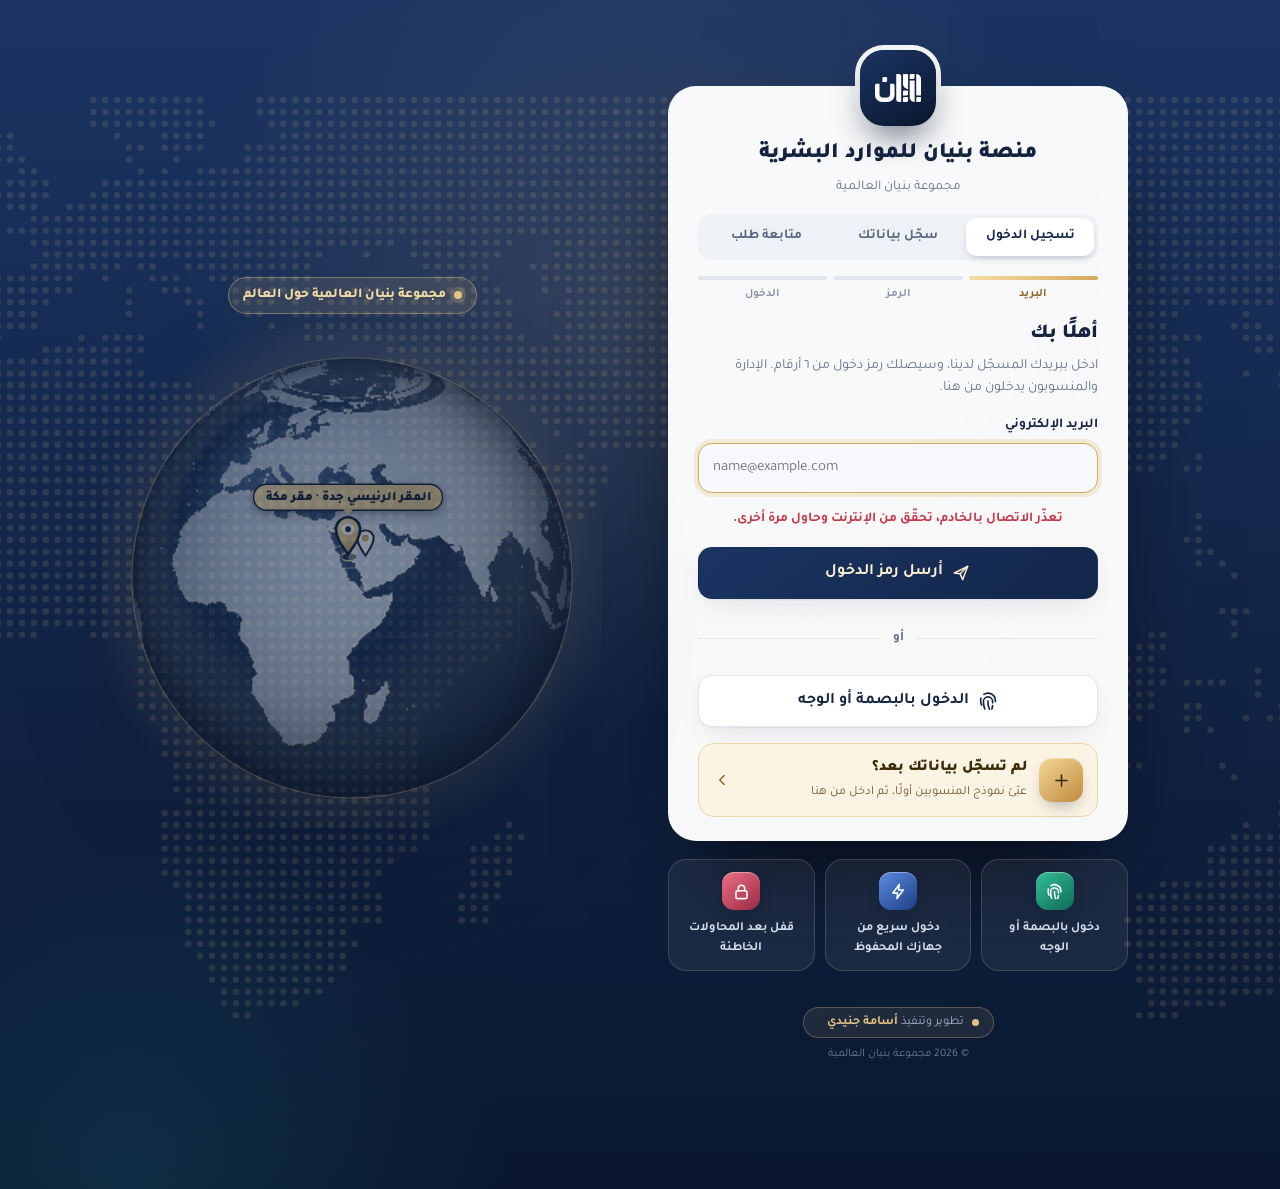
==== admin.html @ 51685d4d "إضافة «سجل الإصدارات»: تحديثات المنصة يومًا بيوم مع إرسال ملخّص للمدير - صفحة جديدة «سجل الإصدارات» " ====
<!doctype html>
<html lang="ar" dir="rtl" class="js">
<head>
<meta charset="utf-8">
<meta name="viewport" content="width=device-width, initial-scale=1, viewport-fit=cover">
<title>لوحة بيانات المنسوبين · Bonyan HR</title>
<meta name="robots" content="noindex, nofollow">
<meta name="theme-color" content="#0f1f38">
<script src="theme.js?v=20261121d"></script>
<link rel="icon" href="data:image/svg+xml,%3Csvg xmlns='http://www.w3.org/2000/svg' viewBox='0 0 32 32'%3E%3Crect width='32' height='32' rx='8' fill='%2316294a'/%3E%3Crect x='1.5' y='1.5' width='29' height='29' rx='6.5' fill='none' stroke='%23e3c485' stroke-opacity='.45'/%3E%3Ctext x='16' y='21.6' text-anchor='middle' font-family='Arial,Helvetica,sans-serif' font-weight='900' font-size='14' letter-spacing='-.3' fill='%23e3c485'%3EHR%3C/text%3E%3C/svg%3E">
<link rel="preconnect" href="https://fonts.googleapis.com">
<link rel="preconnect" href="https://fonts.gstatic.com" crossorigin>
<link rel="stylesheet" href="https://fonts.googleapis.com/css2?family=Tajawal:wght@300;400;500;700;800;900&family=IBM+Plex+Mono:wght@400;500&display=swap">
<link rel="stylesheet" href="style.css?v=20261121d">
<style>
.oj-sign{--oj-accent:#f97415;display:flex;flex-direction:column;align-items:center;gap:8px;direction:rtl;font-family:inherit;text-align:center;padding:14px 0}
.oj2{display:inline-flex;flex-direction:column;align-items:center;white-space:nowrap;font-size:12.5px;line-height:1.2;color:inherit;
  background:color-mix(in srgb,var(--oj-accent) 9%,transparent);
  border:1px solid color-mix(in srgb,var(--oj-accent) 30%,transparent);
  border-radius:22px;padding:7px 14px;text-decoration:none;transition:background .3s,box-shadow .3s}
.oj2-row{display:inline-flex;align-items:center;gap:8px}
.oj2:hover{background:color-mix(in srgb,var(--oj-accent) 16%,transparent);box-shadow:0 4px 14px color-mix(in srgb,var(--oj-accent) 22%,transparent)}
.oj2-txt{white-space:nowrap}
.oj2 b{color:var(--oj-accent);font-weight:700}
.oj2-dot{flex:none;width:7px;height:7px;border-radius:50%;background:var(--oj-accent);animation:oj2p 2s infinite}
@keyframes oj2p{0%{box-shadow:0 0 0 0 color-mix(in srgb,var(--oj-accent) 55%,transparent)}70%,100%{box-shadow:0 0 0 7px transparent}}
.oj2-mail{display:inline-block;max-width:0;overflow:hidden;opacity:0;white-space:nowrap;direction:ltr;unicode-bidi:isolate;font-size:11.5px;
  border-right:1px solid color-mix(in srgb,var(--oj-accent) 35%,transparent);transition:max-width .45s,opacity .3s,padding .45s}
.oj2:hover .oj2-mail,.oj2:focus-visible .oj2-mail{max-width:22em;opacity:.85;padding-right:9px}
.oj2-role{display:block;max-height:0;overflow:hidden;opacity:0;font-size:11px;letter-spacing:.2px;
  transition:max-height .4s,opacity .35s,margin .4s,padding .4s}
.oj2:hover .oj2-role,.oj2:focus-visible .oj2-role{max-height:2em;opacity:.8;margin-top:5px;padding-top:5px;
  border-top:1px solid color-mix(in srgb,var(--oj-accent) 25%,transparent)}
.oj2-copy{font-size:11.5px;opacity:.65}
@media (prefers-reduced-motion:reduce){.oj2-dot{animation:none}}
</style>
</head>
<body class="admin-page" data-view="admin">

<header class="top stuck adm-bar" id="top">
  <div class="wrap top-in">
    <div class="top-brand">
      <span class="logo-box" id="admLogo" style="opacity:1;transform:none"></span>
      <div class="top-txt" style="opacity:1;transform:none">
        <p class="eyebrow"><span class="lock-mini"><svg viewBox="0 0 24 24" aria-hidden="true"><rect x="5" y="10.5" width="14" height="10" rx="2.5"/><path d="M8 10.5V8a4 4 0 0 1 8 0v2.5"/></svg></span><span id="admBarE"></span></p>
        <p class="brand-title" id="admBarT"></p>
      </div>
    </div>
    <div class="top-end">
      <a href="./" class="hdr-btn hdr-back" id="admBack"><svg viewBox="0 0 24 24" aria-hidden="true"><path d="M10 6 4 12l6 6M4 12h16"/></svg><span id="admBackLbl"></span></a>
      <div class="adm-lang" id="admLang" role="group" aria-label="Language">
        <button type="button" data-lang="ar" lang="ar">ع</button><button type="button" data-lang="en">EN</button><button type="button" data-lang="id">ID</button>
      </div>
      <button type="button" class="theme-btn" id="themeBtn" aria-label="Theme">
        <svg class="moon" viewBox="0 0 24 24" aria-hidden="true"><path d="M20.5 14.2A8.5 8.5 0 1 1 9.8 3.5a7 7 0 0 0 10.7 10.7z"/></svg>
        <svg class="sun" viewBox="0 0 24 24" aria-hidden="true"><circle cx="12" cy="12" r="4.2"/><path d="M12 2.5v2.2M12 19.3v2.2M2.5 12h2.2M19.3 12h2.2M5.3 5.3l1.6 1.6M17.1 17.1l1.6 1.6M5.3 18.7l1.6-1.6M17.1 6.9l1.6-1.6"/></svg>
      </button>
    </div>
  </div>
</header>

<main class="main">
  <section id="admin" class="wrap admin"></section>
</main>

<footer class="foot">
  <div class="wrap foot-in">
    <div class="oj-sign" data-accent="#e3c485">
      <a class="oj2" href="mailto:osama.mo.bonyan@gmail.com?subject=%D8%AA%D9%88%D8%A7%D8%B5%D9%84%20%D8%A8%D8%AE%D8%B5%D9%88%D8%B5%20%D8%A7%D9%84%D9%86%D8%B8%D8%A7%D9%85">
        <span class="oj2-row">
          <span class="oj2-dot"></span>
          <span class="oj2-txt">تطوير وتنفيذ <b>أسامة جنيدي</b></span>
          <span class="oj2-mail">osama.mo.bonyan@gmail.com</span>
        </span>
        <span class="oj2-role">أخصائي بيانات ومطوّر أنظمة</span>
      </a>
      <div class="oj2-copy">© <span class="oj2-year">2026</span> مجموعة بنيان العالمية</div>
    </div>
  </div>
</footer>
<div id="toast" class="toast" role="status" aria-live="polite"></div>

<script src="config.js?v=20261121d"></script>
<script src="i18n.js?v=20261121d"></script>
<script src="countries.js?v=20261121d"></script>
<script src="logos.js?v=20261121d"></script>
<script src="centroids.js?v=20261121d"></script>
<script src="land.js?v=20261121d"></script>
<script src="globe.js?v=20261121d"></script>
<script src="entity-logos.js?v=20261121d"></script>
<script src="lib-mode.js?v=20261121d"></script>
<script src="gifenc.js?v=20261121d"></script>
<script src="app.js?v=20261121d"></script>
<script src="admin.js?v=20261121d"></script>
<script src="signature.js?v=20261121d"></script>
<script src="fancy-select.js?v=20261121d"></script>
</body>
</html>
---- style.css ----
/* ============================================================
   Bonyan HR · استبانة بيانات المنسوبين — التصميم (v5)
   الهوية: ثيم بنيان الكحلي بزخرفة ذهبية، على نهج مواقع مجموعة بنيان
   (Tajawal، كحلي عميق، ذهبي دافئ، بطاقات زجاجية بحافة ذهبية مضيئة،
   وشعار بنيان الأبيض فقط).
   ============================================================ */
/* ---------- الألوان: الوضع الليلي (افتراضي في الكود) — كحلي أفتح على نهج «مهام الربع الرابع» ---------- */
:root,
:root[data-theme="light"] :is(.top, .hero-brand, .hero-glass, .side-card, .globe-card, .adm-globe, .cta-band, .foot, .idcard-wrap, .review-card-box, .success-cardbox) {
  --bg-0: #162942;
  --bg-1: #0f1f38;
  --body-grad: radial-gradient(60% 50% at 80% 0%, rgba(227, 196, 133, .14), transparent 60%), radial-gradient(55% 45% at 10% 12%, rgba(95, 217, 230, .08), transparent 60%), radial-gradient(50% 50% at 50% 100%, rgba(169, 155, 255, .06), transparent 60%), linear-gradient(180deg, #16294a, #0f1f38);
  --pattern-op: .12;
  --card: linear-gradient(160deg, #21385a, #1b3050);
  --glass: linear-gradient(160deg, rgba(33, 56, 90, .88), rgba(27, 48, 80, .88));
  --pop: linear-gradient(180deg, #24406a, #1b3050);
  --head-bg: rgba(17, 32, 58, .82);
  --head-bg-2: rgba(17, 32, 58, .92);
  --gold-rgb: 227 196 133;
  --gold2-rgb: 243 220 166;
  --ink-rgb: 255 255 255;
  --well-rgb: 9 18 34;
  --shade-rgb: 8 18 35;
  --accent-bg: linear-gradient(135deg, #f3dca6, #e3c485);
  --on-accent: #0b0f17;
  --line: rgba(227, 196, 133, .30);
  --line-2: rgba(227, 196, 133, .48);
  --line-soft: rgba(255, 255, 255, .09);
  --tint: rgba(255, 255, 255, .04);
  --tint-gold: rgba(227, 196, 133, .08);
  --field: rgba(9, 18, 34, .32);
  --field-hover: rgba(9, 18, 34, .42);
  --gold: #e3c485;
  --gold-2: #f3dca6;
  --gold-deep: #c9a86a;
  --cyan: #5fd9e6;
  --txt: #f4f8fd;
  --txt-2: #c3d2e4;
  --txt-3: #8ba0bb;
  --ok: #5fe0a0; --ok-soft: rgba(95, 224, 160, .12);
  --warn: #ffd27a; --warn-soft: rgba(255, 210, 122, .12);
  --bad: #ff8893; --bad-soft: rgba(255, 136, 147, .12);
  --info: #9fe6f0; --info-soft: rgba(127, 216, 230, .12);
  --shadow-sm: 0 8px 22px rgba(8, 18, 35, .28);
  --shadow: 0 18px 44px rgba(8, 18, 35, .42);
  --shadow-lg: 0 24px 60px rgba(8, 18, 35, .55);
  --ink: var(--txt); --ink-2: var(--txt-2); --ink-3: var(--txt-3);
  color-scheme: dark;
}
/* ---------- الوضع النهاري — أبيض وكحلي وذهبي كما في «مهام الربع الرابع» ---------- */
:root[data-theme="light"] {
  --bg-0: #eef2f8;
  --bg-1: #e4eaf3;
  --body-grad: radial-gradient(60% 50% at 82% 0%, rgba(201, 168, 106, .16), transparent 60%), radial-gradient(55% 45% at 8% 12%, rgba(11, 120, 134, .07), transparent 60%), linear-gradient(180deg, #eef2f8, #e4eaf3);
  --pattern-op: .26;
  --card: linear-gradient(160deg, #ffffff, #f8fafc);
  --glass: linear-gradient(160deg, #ffffff, #f8fafc);
  --pop: #ffffff;
  --head-bg: #16294a;
  --head-bg-2: rgba(22, 41, 74, .96);
  --gold-rgb: 181 146 63;
  --gold2-rgb: 138 108 46;
  --ink-rgb: 22 41 74;
  --well-rgb: 255 255 255;
  --shade-rgb: 22 41 74;
  --accent-bg: linear-gradient(135deg, #21395f, #16294a);
  --on-accent: #f3dca6;
  --line: rgba(201, 168, 106, .5);
  --line-2: rgba(181, 146, 63, .7);
  --line-soft: rgba(22, 41, 74, .12);
  --tint: rgba(22, 41, 74, .035);
  --tint-gold: rgba(201, 168, 106, .14);
  --field: #ffffff;
  --field-hover: #ffffff;
  --gold: #b5923f;
  --gold-2: #8a6c2e;
  --gold-deep: #6f561f;
  --cyan: #0b7886;
  --txt: #15233c;
  --txt-2: #3c4f66;
  --txt-3: #5f7286;
  --ok: #146c3c; --ok-soft: rgba(20, 108, 60, .09);
  --warn: #8a5f00; --warn-soft: rgba(189, 132, 16, .11);
  --bad: #a32232; --bad-soft: rgba(163, 34, 50, .08);
  --info: #0b6976; --info-soft: rgba(11, 120, 134, .09);
  --shadow-sm: 0 6px 16px rgba(22, 41, 74, .07);
  --shadow: 0 14px 34px rgba(22, 41, 74, .10);
  --shadow-lg: 0 22px 50px rgba(22, 41, 74, .14);
  --ink: var(--txt); --ink-2: var(--txt-2); --ink-3: var(--txt-3);
  color-scheme: light;
}
:root {
  --navy: #2B3155;
  --navy-deep: #191D38;
  --f-display: "Tajawal", "Geeza Pro", system-ui, sans-serif;
  --f-body: "Tajawal", "Geeza Pro", system-ui, -apple-system, "Segoe UI", Tahoma, sans-serif;
  --f-mono: "IBM Plex Mono", ui-monospace, Menlo, Consolas, monospace;
  --r: 14px;
  --r-lg: 28px;
  --ease: cubic-bezier(.2, .8, .2, 1);
  --spring: cubic-bezier(.34, 1.56, .64, 1);
}

*, *::before, *::after { box-sizing: border-box; }
html { -webkit-text-size-adjust: 100%; scroll-behavior: smooth; scroll-padding-top: 96px; background: var(--bg-0); }
body {
  margin: 0; min-height: 100vh; color: var(--txt); background: var(--bg-0); font-family: var(--f-body);
  font-size: 16px; line-height: 1.7; -webkit-font-smoothing: antialiased; text-rendering: optimizeLegibility; overflow-x: hidden; position: relative;
}
/* خلفية: تدرّج كحلي + توهج ذهبي وسماوي خفيف */
body::before { content: ""; position: fixed; inset: 0; z-index: -2; pointer-events: none; background: var(--body-grad); }
/* زخرفة خطوط عربية ذهبية خافتة */
body::after {
  content: ""; position: fixed; inset: 0; z-index: -1; pointer-events: none; opacity: var(--pattern-op);
  background-repeat: repeat; background-size: 560px 560px;
  background-image: url("data:image/svg+xml,%3Csvg xmlns='http://www.w3.org/2000/svg' width='560' height='560' viewBox='0 0 560 560'%3E%3Cg fill='none' stroke='%23e3c485' stroke-width='2' stroke-linecap='round' opacity='0.5'%3E%3Cpath d='M60 120 q40 -50 80 0 t80 0'/%3E%3Cpath d='M300 90 h70 a18 18 0 0 1 18 18 v40'/%3E%3Cpath d='M430 200 q30 40 0 80 t-50 30'/%3E%3Cpath d='M120 320 h60 m-30 -20 v60'/%3E%3Cpath d='M250 380 q40 -40 80 0 q40 40 80 0'/%3E%3Cpath d='M80 460 a26 26 0 1 0 0.1 0'/%3E%3Cpath d='M420 440 h50 a16 16 0 0 1 16 16 v34'/%3E%3Cpath d='M180 200 q-30 30 0 60'/%3E%3Cpath d='M330 470 q30 -30 60 0'/%3E%3Ccircle cx='150' cy='250' r='4' fill='%23e3c485' stroke='none'/%3E%3Ccircle cx='400' cy='130' r='4' fill='%23e3c485' stroke='none'/%3E%3Ccircle cx='270' cy='320' r='4' fill='%23e3c485' stroke='none'/%3E%3C/g%3E%3C/svg%3E");
}
[hidden] { display: none !important; }
img { max-width: 100%; }
button, input, select, textarea { font: inherit; color: inherit; }
h1, h2, h3 { font-family: var(--f-display); font-weight: 800; line-height: 1.3; margin: 0; text-wrap: balance; letter-spacing: -.01em; }
p { margin: 0; }
:focus-visible { outline: 2px solid var(--gold); outline-offset: 2px; }
::selection { background: var(--gold); color: var(--on-accent); }
.wrap {
  width: 100%; max-width: 1280px; margin-inline: auto;
  padding-left: max(20px, env(safe-area-inset-left, 0px));
  padding-right: max(20px, env(safe-area-inset-right, 0px));
}
::-webkit-scrollbar { width: 10px; height: 10px; }
::-webkit-scrollbar-thumb { background: rgb(var(--gold-rgb) / .25); border-radius: 10px; border: 2px solid transparent; background-clip: padding-box; }
::-webkit-scrollbar-track { background: transparent; }

/* ============ شريط التقدّم أعلى الصفحة */
.scroll-bar { position: fixed; inset: 0 0 auto; height: 3px; z-index: 120; pointer-events: none; }
.scroll-bar i { display: block; height: 100%; transform: scaleX(0); transform-origin: right; background: linear-gradient(270deg, var(--gold-2), var(--gold), var(--cyan)); box-shadow: 0 0 12px rgb(var(--gold-rgb) / .5); transition: transform .1s linear; }
html[dir="ltr"] .scroll-bar i { transform-origin: left; background: linear-gradient(90deg, var(--gold-2), var(--gold), var(--cyan)); }

/* ============ الرأس */
.top {
  position: sticky; top: 0; z-index: 100;
  background: var(--head-bg);
  border-bottom: 1px solid rgb(var(--gold-rgb) / .18);
  padding-top: env(safe-area-inset-top, 0px);
  transition: box-shadow .3s, border-color .3s, background .3s;
}
.top.scrolled { background: var(--head-bg-2); -webkit-backdrop-filter: blur(16px) saturate(150%); backdrop-filter: blur(16px) saturate(150%); border-bottom-color: rgb(var(--gold-rgb) / .3); box-shadow: 0 8px 30px rgb(var(--shade-rgb) / .3); }
.top-in { display: flex; align-items: center; justify-content: space-between; gap: 16px; min-height: 68px; padding-block: 10px; }
.top-brand { display: flex; align-items: center; gap: 14px; min-width: 0; }
.logo-box { height: 40px; display: flex; align-items: center; flex: none; opacity: 0; transform: translateY(-8px) scale(.9); transition: opacity .4s var(--ease), transform .4s var(--ease); }
.main-logo { height: 40px; width: auto; display: block; filter: drop-shadow(0 4px 12px rgb(var(--shade-rgb) / .35)); }
.top-txt { display: grid; line-height: 1.35; min-width: 0; padding-inline-start: 14px; border-inline-start: 1px solid rgb(var(--gold-rgb) / .25); opacity: 0; transform: translateY(4px); transition: opacity .4s var(--ease) .05s, transform .4s var(--ease) .05s; }
.top.stuck .logo-box, .top.stuck .top-txt { opacity: 1; transform: none; }
.eyebrow { font-size: .76rem; color: var(--gold); font-weight: 700; }
html[dir="ltr"] .eyebrow { text-transform: uppercase; letter-spacing: .1em; font-size: .68rem; }
.brand-title { font-weight: 800; font-size: .98rem; color: var(--txt); white-space: nowrap; overflow: hidden; text-overflow: ellipsis; }

.lang { display: inline-flex; align-items: center; position: relative; padding: 4px; gap: 0; border-radius: 999px; flex: none; background: rgb(var(--gold-rgb) / .08); border: 1px solid rgb(var(--gold-rgb) / .26); direction: ltr; transition: background .3s, border-color .3s, box-shadow .3s; }
.lang.open { background: rgba(12, 22, 40, .85); border-color: var(--line-2); box-shadow: 0 10px 30px rgb(var(--shade-rgb) / .35); }
.lang-toggle { display: inline-flex; align-items: center; gap: 8px; border: 0; background: transparent; color: var(--gold-2); font-weight: 800; font-size: .86rem; padding: 7px 12px 7px 10px; border-radius: 999px; cursor: pointer; transition: background .2s, color .2s; white-space: nowrap; }
.lang-toggle:hover { background: rgb(var(--gold-rgb) / .12); color: #fff; }
.lang-ic { width: 18px; height: 18px; fill: none; stroke: currentColor; stroke-width: 1.6; stroke-linecap: round; transition: transform .6s var(--spring); }
.lang.open .lang-ic { transform: rotate(180deg); }
.lang-toggle .chev { width: 12px; height: 12px; transition: transform .35s var(--ease); }
.lang.open .lang-toggle .chev { transform: rotate(-90deg); }
.lang-opts { display: inline-flex; align-items: center; gap: 4px; max-width: 0; opacity: 0; overflow: hidden; transition: max-width .55s var(--ease), opacity .3s, margin .4s; }
.lang.open .lang-opts { max-width: 420px; opacity: 1; margin-inline-start: 4px; }
.lang-opts button { display: inline-flex; align-items: center; gap: 7px; border: 1px solid transparent; background: rgb(var(--ink-rgb) / .04); color: var(--txt-2); border-radius: 999px; padding: 6px 12px; font-size: .82rem; font-weight: 700; cursor: pointer; white-space: nowrap; transform: translateX(-8px); opacity: 0; transition: background .2s, color .2s, border-color .2s, transform .45s var(--ease), opacity .35s; }
.lang.open .lang-opts button { transform: none; opacity: 1; }
.lang.open .lang-opts button:nth-child(2) { transition-delay: .05s; }
.lang.open .lang-opts button:nth-child(3) { transition-delay: .1s; }
.lang-opts button b { font-weight: 900; font-size: .78rem; min-width: 18px; text-align: center; }
.lang-opts button:hover { border-color: var(--line-2); color: #fff; }
.lang-opts button[aria-pressed="true"] { background: var(--accent-bg); color: var(--on-accent); }

/* ============ الواجهة الافتتاحية */
.hero-sec { padding-block: 44px 10px; }
.hero-brand { display: flex; flex-direction: column; align-items: center; text-align: center; gap: 14px; margin-bottom: 34px; }
.hero-logo { height: 92px; display: inline-flex; align-items: center; justify-content: center; }
.hero-logo-img { height: 100%; width: auto; display: block; filter: drop-shadow(0 10px 28px rgb(var(--shade-rgb) / .45)); animation: logoGlow 5s ease-in-out infinite 1.2s; }
@keyframes logoGlow { 50% { filter: drop-shadow(0 10px 28px rgb(var(--shade-rgb) / .45)) drop-shadow(0 0 22px rgb(var(--gold-rgb) / .28)); } }
.hero-rule { display: flex; gap: 4px; height: 4px; width: 120px; }
.hero-rule i { flex: 1; border-radius: 4px; background: var(--gold); transform-origin: center; animation: ruleIn .9s var(--ease) both .5s; }
.hero-rule i:nth-child(1) { background: var(--gold-deep); }
.hero-rule i:nth-child(2) { background: var(--gold-2); animation-delay: .62s; }
.hero-rule i:nth-child(3) { background: var(--cyan); opacity: .8; animation-delay: .74s; }
@keyframes ruleIn { from { transform: scaleX(0); } }
.hero-org { font-size: clamp(1.7rem, 3.4vw, 2.5rem); font-weight: 900; letter-spacing: -.02em; line-height: 1.25; color: #dfe8f5; }
.hero-org .hl, .hl { color: var(--gold); }

.hero {
  position: relative; isolation: isolate; border-radius: 40px; overflow: hidden;
  background: var(--card);
  border: 1px solid rgb(var(--gold-rgb) / .26);
  box-shadow: var(--shadow-lg), inset 0 1px 0 rgb(var(--ink-rgb) / .06);
  padding: clamp(22px, 4vw, 56px);
}
.hero::before { content: ""; position: absolute; top: 0; left: 15%; right: 15%; height: 1px; background: linear-gradient(90deg, transparent, var(--gold-2), transparent); opacity: .7; }
.hero-orb { position: absolute; z-index: -1; border-radius: 50%; filter: blur(70px); pointer-events: none; }
.hero-orb.o1 { width: 380px; height: 380px; background: rgb(var(--gold-rgb) / .2); top: -160px; inset-inline-start: -100px; animation: drift 16s ease-in-out infinite; }
.hero-orb.o2 { width: 340px; height: 340px; background: rgba(95, 217, 230, .12); bottom: -160px; inset-inline-end: 10%; animation: drift 20s ease-in-out infinite reverse; }
@keyframes drift { 50% { transform: translate(40px, 30px) scale(1.12); } }
.hero-in { display: grid; grid-template-columns: minmax(0, 1.1fr) minmax(0, .9fr); gap: clamp(24px, 4vw, 48px); align-items: center; }
.hero-text { display: grid; gap: 20px; align-content: center; }
.badge { display: inline-flex; align-items: center; gap: 10px; width: fit-content; padding: 6px 16px; border-radius: 999px; background: rgb(var(--gold-rgb) / .1); border: 1px solid rgb(var(--gold-rgb) / .35); font-size: .84rem; font-weight: 800; color: var(--gold-2); }
.badge .live { width: 8px; height: 8px; border-radius: 50%; background: var(--ok); animation: live 2s infinite; }
@keyframes live { 0% { box-shadow: 0 0 0 0 rgba(95, 224, 160, .6); } 70%, 100% { box-shadow: 0 0 0 9px rgba(95, 224, 160, 0); } }
.hero h1 { font-size: clamp(2.1rem, 4.2vw, 3.3rem); font-weight: 900; line-height: 1.2; display: grid; gap: 2px; }
.hero h1 .hl { padding-bottom: .14em; margin-bottom: -.14em; line-height: 1.3; -webkit-box-decoration-break: clone; box-decoration-break: clone; background: linear-gradient(90deg, var(--gold-2), var(--gold), var(--gold-2)); background-size: 200% 100%; -webkit-background-clip: text; background-clip: text; color: transparent; animation: shine 6s linear infinite; }
@keyframes shine { to { background-position: -200% 0; } }
.hero .lead { color: var(--txt-2); font-size: 1.1rem; max-width: 54ch; line-height: 1.9; }
.hero-cta { display: grid; grid-template-columns: repeat(2, minmax(0, 1fr)); gap: 12px; max-width: 560px; padding-top: 4px; }
.hero-glass { position: relative; border-radius: 30px; padding: 14px; background: rgb(var(--well-rgb) / .28); border: 1px solid var(--line-soft); }
.hero-globe { position: relative; aspect-ratio: 1; width: 100%; }
.hero-globe canvas { width: 100%; height: 100%; display: block; cursor: grab; touch-action: pan-y; border-radius: 24px; }
.hero-globe canvas.grab { cursor: grabbing; }
.globe-chip { position: absolute; top: 18px; inset-inline-start: 18px; z-index: 2; display: inline-flex; align-items: center; gap: 8px; padding: 6px 14px; border-radius: 999px; background: rgba(12, 22, 40, .8); border: 1px solid var(--line-2); color: var(--gold-2); font-size: .8rem; font-weight: 800; -webkit-backdrop-filter: blur(8px); backdrop-filter: blur(8px); }
.globe-chip i { width: 8px; height: 8px; border-radius: 50%; background: var(--gold); box-shadow: 0 0 0 3px rgb(var(--gold-rgb) / .25); }
.globe-foot { display: flex; justify-content: space-between; align-items: center; gap: 12px; padding: 6px 8px 2px; font-size: .8rem; color: var(--txt-3); }
.globe-foot b { color: var(--gold); font-weight: 800; white-space: nowrap; }
.globe-legend { display: flex; flex-wrap: wrap; justify-content: center; gap: 8px 18px; padding: 8px 8px 2px; font-size: .8rem; font-weight: 700; color: var(--txt-2); }
.globe-legend span { display: inline-flex; align-items: center; gap: 7px; }
.globe-legend i { width: 14px; height: 14px; border-radius: 50%; border: 2px solid #10253f; box-shadow: 0 0 0 1px rgb(var(--ink-rgb) / .12); }
.globe-legend .lg-staff { background: radial-gradient(circle at 35% 30%, #fbecc6, #e3c485 70%, #c9a35e); width: 18px; height: 18px; }
.globe-legend .lg-nat { background: #7fd8e6; }
.globe-legend .lg-hq { width: 13px; height: 13px; border-radius: 50% 50% 50% 0; transform: rotate(-45deg); background: linear-gradient(135deg, #fbecc6, #e3c485 60%, #b8914d); border: 2px solid #0b1a2e; box-shadow: inset 0 0 0 2.5px #e3c485, inset 0 0 0 5px #fff; }
.globe-foot #globeSum b { color: var(--gold-2); }
.demo-tag { font-style: normal; font-size: .72rem; font-weight: 800; color: var(--warn); background: var(--warn-soft); border: 1px solid rgba(255, 210, 122, .3); padding: 2px 10px; border-radius: 999px; white-space: nowrap; }
.globe-tip { position: absolute; left: 0; top: 0; pointer-events: none; white-space: nowrap; z-index: 2; background: #0c1628; border: 1px solid var(--line-2); color: var(--gold-2); font-size: .8rem; font-weight: 800; padding: 4px 12px; border-radius: 999px; box-shadow: 0 6px 18px rgb(var(--shade-rgb) / .4); }
.globe-cap { display: none; }

/* بطاقات الأرقام بحافة ذهبية مضيئة */
.stats { list-style: none; margin: clamp(22px, 3.4vw, 40px) 0 0; padding: 0; display: grid; grid-template-columns: repeat(4, minmax(0, 1fr)); gap: 14px; }
.stat {
  position: relative; display: grid; justify-items: center; gap: 2px; padding: 18px 12px 16px; text-align: center; border-radius: 22px;
  background: linear-gradient(180deg, rgb(var(--ink-rgb) / .07), rgb(var(--ink-rgb) / .02)); border: 1px solid var(--line);
  transition: transform .45s var(--spring), border-color .3s, box-shadow .3s;
}
.stat::before { content: ""; position: absolute; top: -1px; left: 22%; right: 22%; height: 2px; border-radius: 2px; background: linear-gradient(90deg, transparent, var(--gold-2), transparent); }
.stat:hover { transform: translateY(-5px); border-color: var(--line-2); box-shadow: 0 16px 36px rgb(var(--shade-rgb) / .3), 0 0 0 1px rgb(var(--gold-rgb) / .12); }
.stat-ic { width: 26px; height: 26px; color: var(--gold); margin-bottom: 4px; }
.stat-ic svg { width: 100%; height: 100%; fill: none; stroke: currentColor; stroke-width: 1.6; stroke-linecap: round; stroke-linejoin: round; }
.stat b { font-family: var(--f-display); font-size: clamp(1.7rem, 3vw, 2.3rem); font-weight: 900; line-height: 1.1; color: var(--gold-2); font-variant-numeric: tabular-nums; letter-spacing: -.02em; }
.stat > span:last-child { font-size: .84rem; color: var(--txt-2); font-weight: 700; }

.rise { opacity: 0; transform: translateY(18px); animation: rise .9s var(--ease) forwards; animation-delay: calc(var(--d, 0) * 90ms + 80ms); }
@keyframes rise { to { opacity: 1; transform: none; } }
html.js [data-reveal] { opacity: 0; transform: translateY(26px); transition: opacity .8s var(--ease), transform .8s var(--ease); transition-delay: calc(var(--i, 0) * 70ms); }
html.js [data-reveal].in { opacity: 1; transform: none; }

/* أقسام الصفحة الافتتاحية */
.block-sec { padding-block: 60px 6px; display: grid; gap: 24px; }
.sec-head { display: flex; flex-wrap: wrap; align-items: center; gap: 10px 18px; }
.sec-head .k { display: flex; align-items: center; gap: 14px; flex-wrap: wrap; }
.sec-head h2 { font-size: clamp(1.4rem, 2.6vw, 1.9rem); font-weight: 900; color: var(--txt); }
.sec-head .eyebrow { font-size: .8rem; font-weight: 800; color: var(--gold-2); border: 1px solid var(--line); border-radius: 10px; padding: 4px 11px; background: rgb(var(--gold-rgb) / .06); text-transform: none; letter-spacing: 0; }
.sec-head::after { content: ""; flex: 1; min-width: 40px; height: 1px; background: linear-gradient(90deg, var(--line), transparent); order: 2; }
html[dir="rtl"] .sec-head::after { background: linear-gradient(270deg, var(--line), transparent); }
.sec-head p.hint { order: 3; flex-basis: 100%; max-width: 70ch; }
.prep-grid { list-style: none; margin: 0; padding: 0; display: grid; grid-template-columns: repeat(3, minmax(0, 1fr)); gap: 16px; }
.prep-card {
  position: relative; overflow: hidden; display: grid; grid-template-columns: auto minmax(0, 1fr); gap: 4px 16px; align-items: center; padding: 20px;
  background: var(--glass); border: 1px solid var(--line-soft); border-radius: 22px;
  transition: transform .45s var(--spring), border-color .3s, box-shadow .3s;
}
.prep-card::before { content: ""; position: absolute; top: 0; left: 20%; right: 20%; height: 1px; background: linear-gradient(90deg, transparent, rgb(var(--gold2-rgb) / .7), transparent); opacity: 0; transition: opacity .3s; }
.prep-card:hover { transform: translateY(-6px); border-color: var(--line-2); box-shadow: 0 20px 44px rgb(var(--shade-rgb) / .35); }
.prep-card:hover::before { opacity: 1; }
.prep-ic { grid-row: span 2; width: 54px; height: 54px; border-radius: 16px; display: grid; place-items: center; background: rgb(var(--gold-rgb) / .1); border: 1px solid var(--line); color: var(--gold); transition: transform .5s var(--spring), background .3s, color .3s; }
.prep-card:hover .prep-ic { transform: rotate(-8deg) scale(1.08); background: var(--accent-bg); color: var(--on-accent); }
.prep-ic svg { width: 26px; height: 26px; fill: none; stroke: currentColor; stroke-width: 1.6; stroke-linecap: round; stroke-linejoin: round; }
.prep-card b { font-size: 1.05rem; font-weight: 800; color: var(--txt); }
.prep-card span.s { font-size: .86rem; color: var(--txt-3); line-height: 1.6; }
.how-grid { list-style: none; margin: 0; padding: 0; display: grid; grid-template-columns: repeat(4, minmax(0, 1fr)); gap: 16px; }
.how-card { position: relative; padding: 24px 22px; border-radius: 22px; background: var(--glass); border: 1px solid var(--line-soft); display: grid; gap: 8px; align-content: start; transition: transform .45s var(--spring), border-color .3s; }
.how-card:hover { transform: translateY(-5px); border-color: var(--line); }
.how-card .n { width: 46px; height: 46px; border-radius: 14px; display: grid; place-items: center; font-size: 1.05rem; font-weight: 900; color: var(--on-accent); background: var(--accent-bg); box-shadow: 0 10px 22px rgb(var(--gold-rgb) / .25); margin-bottom: 6px; }
.how-card b { font-size: 1.05rem; font-weight: 800; color: var(--txt); }
.how-card p { font-size: .88rem; color: var(--txt-3); }
.how-card:not(:last-child)::after { content: ""; position: absolute; top: 46px; inset-inline-end: -13px; width: 10px; height: 2px; background: var(--gold); opacity: .6; }
.cta-band {
  margin-top: 26px; border-radius: 30px; padding: clamp(24px, 4vw, 40px); color: var(--txt); display: flex; flex-wrap: wrap; align-items: center; justify-content: space-between; gap: 18px; position: relative; overflow: hidden;
  background: radial-gradient(500px 220px at 85% 0%, rgb(var(--gold-rgb) / .22), transparent 70%), linear-gradient(120deg, #1d3557, #12233f);
  border: 1px solid var(--line);
}
.cta-band h3 { font-size: clamp(1.25rem, 2.4vw, 1.7rem); font-weight: 900; }
.cta-band p { color: var(--txt-2); }

/* ============ الاستبانة */
.wizard { display: grid; grid-template-columns: 290px minmax(0, 1fr); gap: 28px; align-items: start; padding-block: 30px 64px; }
.side { position: sticky; top: 88px; display: grid; gap: 16px; }
.side-card, .globe-card { border-radius: 24px; padding: 12px 12px 14px; position: relative; overflow: hidden; background: var(--glass); border: 1px solid var(--line); box-shadow: var(--shadow); }
.side-card::before, .globe-card::before { content: ""; position: absolute; top: 0; left: 20%; right: 20%; height: 1px; background: linear-gradient(90deg, transparent, var(--gold-2), transparent); }

.stepper { list-style: none; margin: 0; padding: 8px; display: grid; gap: 2px; border-radius: 22px; background: rgb(var(--well-rgb) / .25); border: 1px solid var(--line-soft); }
.stepper li { opacity: 0; animation: rise .5s var(--ease) forwards; animation-delay: calc(var(--i) * 40ms); }
.stepper button { position: relative; width: 100%; display: flex; align-items: center; gap: 12px; padding: 8px 10px; border: 1px solid transparent; border-radius: 14px; background: transparent; text-align: start; cursor: pointer; color: var(--txt-2); font-size: .93rem; font-weight: 500; transition: background .25s, color .25s, border-color .25s, padding .25s; }
.stepper button:disabled { cursor: default; color: var(--txt-3); opacity: .7; }
.stepper button:not(:disabled):hover { background: var(--tint); color: var(--txt); }
.sn { flex: none; width: 30px; height: 30px; border-radius: 9px; display: grid; place-items: center; position: relative; border: 1px solid rgb(var(--ink-rgb) / .14); font-size: .8rem; font-weight: 800; font-variant-numeric: tabular-nums; background: rgb(var(--ink-rgb) / .04); transition: background .3s, border-color .3s, color .3s, transform .45s var(--spring); }
.stepper .done .sn { border-color: rgba(95, 224, 160, .5); background: rgba(95, 224, 160, .14); color: transparent; }
.stepper .done .sn::after {
  content: ""; position: absolute; inset: 0; margin: auto; width: 14px; height: 14px; background: var(--ok);
  -webkit-mask: url("data:image/svg+xml,%3Csvg xmlns='http://www.w3.org/2000/svg' viewBox='0 0 12 12'%3E%3Cpath d='M2.5 6.5 5 9 9.5 3.5' fill='none' stroke='%23000' stroke-width='1.8' stroke-linecap='round' stroke-linejoin='round'/%3E%3C/svg%3E") center / contain no-repeat;
  mask: url("data:image/svg+xml,%3Csvg xmlns='http://www.w3.org/2000/svg' viewBox='0 0 12 12'%3E%3Cpath d='M2.5 6.5 5 9 9.5 3.5' fill='none' stroke='%23000' stroke-width='1.8' stroke-linecap='round' stroke-linejoin='round'/%3E%3C/svg%3E") center / contain no-repeat;
}
.stepper .stamp-in .sn { animation: pop .6s var(--spring); }
.stepper .cur button { background: rgb(var(--gold-rgb) / .1); border-color: var(--line-2); color: var(--gold-2); font-weight: 800; box-shadow: 0 8px 20px rgb(var(--shade-rgb) / .2); }
.stepper .cur .sn { background: var(--accent-bg); border-color: transparent; color: var(--on-accent); transform: rotate(-6deg); }
.stamp { display: none; }

.panel {
  position: relative; min-width: 0; border-radius: 30px; padding: clamp(20px, 3.4vw, 40px);
  background: var(--card);
  border: 1px solid var(--line); box-shadow: var(--shadow-lg), inset 0 1px 0 rgb(var(--ink-rgb) / .05);
}
.panel::before { content: ""; position: absolute; top: -1px; left: 12%; right: 12%; height: 2px; border-radius: 2px; background: linear-gradient(90deg, transparent, var(--gold-2), transparent); }
.progress { display: flex; align-items: center; gap: 16px; margin-bottom: 22px; }
.blocks { display: flex; gap: 6px; flex: 1; }
.blocks i { flex: 1; max-width: 46px; height: 8px; border-radius: 8px; background: rgb(var(--ink-rgb) / .08); transition: background .5s var(--ease), transform .5s var(--spring), box-shadow .5s; }
.blocks i.done { background: linear-gradient(90deg, var(--gold-deep), var(--gold)); }
.blocks i.cur { background: var(--gold-2); transform: scaleY(1.4); box-shadow: 0 0 14px rgb(var(--gold2-rgb) / .55); animation: blink 1.6s ease-in-out infinite; }
@keyframes blink { 50% { opacity: .55; } }
.progress-lbl { font-size: .82rem; color: var(--gold-2); font-weight: 700; font-variant-numeric: tabular-nums; white-space: nowrap; padding: 3px 12px; border-radius: 999px; background: rgb(var(--gold-rgb) / .08); border: 1px solid var(--line); }

#stepBody.enter .step-head, #stepBody.enter .sec, #stepBody.enter .review-lead, #stepBody.enter .rv-sec, #stepBody.enter .consents, #stepBody.enter .review-card-box { animation: stepIn .55s var(--ease) both; }
#stepBody.enter .sec:nth-of-type(2), #stepBody.enter .rv-sec:nth-of-type(2) { animation-delay: .07s; }
#stepBody.enter .sec:nth-of-type(3), #stepBody.enter .rv-sec:nth-of-type(3) { animation-delay: .14s; }
#stepBody.enter .sec:nth-of-type(4), #stepBody.enter .rv-sec:nth-of-type(4) { animation-delay: .21s; }
#stepBody.enter .sec:nth-of-type(n+5), #stepBody.enter .rv-sec:nth-of-type(n+5) { animation-delay: .26s; }
@keyframes stepIn { from { opacity: 0; transform: translateX(var(--dx, 30px)); } to { opacity: 1; transform: none; } }

.step-head { display: grid; gap: 6px; padding-bottom: 20px; border-bottom: 1px solid var(--line-soft); margin-bottom: 4px; }
.step-head h2 { font-size: clamp(1.5rem, 2.8vw, 2rem); font-weight: 900; color: var(--txt); outline: none; }
.sec { margin-top: 20px; padding: 22px; border-radius: 20px; background: rgb(var(--well-rgb) / .24); border: 1px solid var(--line-soft); display: grid; gap: 16px; }
.sec h3 { font-size: 1.04rem; font-weight: 800; color: var(--gold-2); display: flex; align-items: center; gap: 10px; }
.sec h3::before { content: ""; width: 4px; height: 18px; border-radius: 4px; background: linear-gradient(180deg, var(--gold-2), var(--gold-deep)); }
.sec-hint { margin-top: -8px; }
.lead { color: var(--txt-2); }

.grid { display: grid; grid-template-columns: repeat(2, minmax(0, 1fr)); gap: 18px 20px; }
.field { display: grid; gap: 7px; align-content: start; min-width: 0; position: relative; }
.w-full { grid-column: 1 / -1; }
.lbl { font-size: .9rem; font-weight: 700; color: var(--txt-2); transition: color .2s; }
.field:focus-within > .lbl { color: var(--gold-2); }
.req { color: var(--gold); margin-inline-start: 3px; }
.hint { font-size: .8rem; color: var(--txt-3); }
.err { font-size: .8rem; color: var(--bad); font-weight: 500; }
.err:empty { display: none; }
.has-err .err:not(:empty) { animation: shake .35s; }
@keyframes shake { 25% { transform: translateX(-4px); } 75% { transform: translateX(4px); } }

.inp {
  width: 100%; min-height: 50px; padding: 11px 14px; border: 1px solid rgb(var(--ink-rgb) / .1); border-radius: 13px;
  background-color: var(--field); color: var(--txt); font-weight: 500; transition: border-color .2s, box-shadow .2s, background-color .2s;
}
textarea.inp { resize: vertical; min-height: 92px; line-height: 1.6; }
.inp::placeholder { color: var(--txt-3); opacity: .8; }
.inp:hover { border-color: rgb(var(--gold-rgb) / .32); background-color: var(--field-hover); }
.inp:focus { outline: none; border-color: var(--gold); box-shadow: 0 0 0 4px rgb(var(--gold-rgb) / .14); }
.inp.up { text-transform: uppercase; }
.inp.up::placeholder { text-transform: none; }
.inp.mono { font-family: var(--f-mono); letter-spacing: .05em; }
.inp.mt { margin-top: 8px; }
input[type="date"].inp { direction: ltr; text-align: start; color-scheme: dark; }
html[dir="rtl"] input[type="date"].inp { text-align: right; }
input[type="date"].inp::-webkit-calendar-picker-indicator { filter: invert(80%) sepia(30%) saturate(500%) hue-rotate(5deg); cursor: pointer; opacity: .85; }
.is-ok input.inp:not([type="date"]) {
  border-color: rgba(95, 224, 160, .4);
  background-image: url("data:image/svg+xml,%3Csvg xmlns='http://www.w3.org/2000/svg' viewBox='0 0 20 20'%3E%3Ccircle cx='10' cy='10' r='9' fill='%23e3c485'/%3E%3Cpath d='m5.8 10.2 2.7 2.7 5.7-5.7' fill='none' stroke='%230b1424' stroke-width='2' stroke-linecap='round' stroke-linejoin='round'/%3E%3C/svg%3E");
  background-repeat: no-repeat; background-size: 18px; background-position: right 13px center; padding-right: 42px;
}
html[dir="rtl"] .is-ok input.inp:not([type="date"]):not([dir="ltr"]), html[dir="ltr"] .is-ok input.inp[dir="rtl"] { background-position: left 13px center; padding-right: 14px; padding-left: 42px; }
.has-err .inp, .has-err .seg button { border-color: rgba(255, 136, 147, .7); }
.meta { display: flex; flex-wrap: wrap; gap: 6px; align-items: center; font-size: .8rem; }
.meta:empty { display: none; }
.meta .chip { animation: pop .4s var(--spring); }
.hj { color: var(--txt-3); }
.chip { display: inline-flex; align-items: center; gap: 6px; padding: 3px 11px; border-radius: 999px; font-size: .78rem; font-weight: 700; background: var(--tint); border: 1px solid var(--line-soft); color: var(--txt-2); width: fit-content; }
.chip.ok { background: var(--ok-soft); color: var(--ok); border-color: rgba(95, 224, 160, .25); }
.chip.warn { background: var(--warn-soft); color: var(--warn); border-color: rgba(255, 210, 122, .25); }
.chip.bad { background: var(--bad-soft); color: var(--bad); border-color: rgba(255, 136, 147, .25); }
@keyframes pop { from { transform: scale(.6); opacity: 0; } to { transform: scale(1); opacity: 1; } }

.seg { display: flex; flex-wrap: wrap; gap: 8px; }
.seg button { min-height: 48px; padding: 8px 22px; border: 1px solid rgb(var(--ink-rgb) / .1); border-radius: 13px; background: var(--field); cursor: pointer; font-size: .95rem; font-weight: 700; color: var(--txt-2); transition: background .2s, border-color .2s, color .2s, transform .2s var(--spring), box-shadow .2s; }
.seg button:hover { border-color: var(--line-2); color: var(--txt); transform: translateY(-1px); }
.seg button[aria-checked="true"] { background: var(--accent-bg); border-color: transparent; color: var(--on-accent); font-weight: 800; animation: pop .35s var(--spring); box-shadow: 0 10px 22px rgb(var(--gold-rgb) / .25); }

/* ============ القوائم المنسدلة المخصّصة */
.grid.g4 { grid-template-columns: repeat(4, minmax(0, 1fr)); gap: 14px 14px; }
.grid.rates { row-gap: 0; }
.rating-row { grid-template-columns: minmax(0, 1fr) auto; align-items: center; gap: 4px 16px; padding: 10px 2px; border-bottom: 1px solid var(--line-soft); }
.rating-row > .lbl { font-weight: 800; color: var(--txt); }
.rating-row > .err, .rating-row > .hint { grid-column: 1 / -1; }
.seg.rate { gap: 6px; flex-wrap: nowrap; }
.seg.rate button { min-height: 38px; padding: 6px 14px; font-size: .84rem; border-radius: 11px; }
.grid.rates > .field:not(.rating-row) { padding-top: 14px; }
@media (max-width: 980px) { .grid.g4 { grid-template-columns: repeat(2, minmax(0, 1fr)); } }
@media (max-width: 620px) { .rating-row { grid-template-columns: minmax(0, 1fr); } .seg.rate { flex-wrap: wrap; } .seg.rate button { flex: 1; padding-inline: 8px; } }
.sug-note { display: none; align-items: center; gap: 5px; font-size: .74rem; font-weight: 700; color: var(--info); }
.sug-note svg { width: 12px; height: 12px; fill: currentColor; flex: none; }
.field.is-sug .sug-note { display: inline-flex; animation: rise .4s var(--ease) both; }
.field.is-sug .inp { border-style: dashed; border-color: color-mix(in srgb, var(--info) 55%, transparent); background-image: linear-gradient(90deg, color-mix(in srgb, var(--info) 7%, transparent), transparent 70%); }
.field.sug-flash .inp { animation: sugFlash .9s var(--ease); }
@keyframes sugFlash { 0% { box-shadow: 0 0 0 0 color-mix(in srgb, var(--info) 45%, transparent); } 100% { box-shadow: 0 0 0 8px transparent; } }
.combo { position: relative; }
.combo-btn { display: flex; align-items: center; gap: 10px; cursor: pointer; text-align: start; }
.combo-btn > span { flex: 1; min-width: 0; overflow: hidden; text-overflow: ellipsis; white-space: nowrap; }
.combo-btn .val { color: var(--txt); font-weight: 700; }
.combo-btn .ph { color: var(--txt-3); opacity: 1; font-weight: 500; }
.combo-btn .chev { width: 22px; height: 22px; flex: none; padding: 5px; border-radius: 7px; color: var(--gold); background: rgb(var(--gold-rgb) / .1); transition: transform .3s var(--ease), background .2s, color .2s; }
.combo-btn:hover .chev { background: rgb(var(--gold-rgb) / .2); }
.combo-btn[aria-expanded="true"] { border-color: var(--gold); box-shadow: 0 0 0 4px rgb(var(--gold-rgb) / .14); background-color: var(--field-hover); }
.combo-btn[aria-expanded="true"] .chev { transform: rotate(180deg); background: var(--gold); color: var(--on-accent); }
.combo.has-val .combo-btn { border-color: rgb(var(--gold-rgb) / .3); }
.flag { width: 22px; height: 16px; object-fit: cover; border-radius: 4px; flex: none; box-shadow: 0 0 0 1px rgb(var(--ink-rgb) / .15); }
.code { font-family: var(--f-mono); font-size: .86rem; color: var(--txt-2); }
.combo-panel {
  position: absolute; z-index: 90; top: calc(100% + 8px); inset-inline: 0; min-width: 260px; max-width: min(400px, calc(100vw - 32px));
  background: var(--pop); border: 1px solid var(--line-2); border-radius: 18px; padding: 8px;
  box-shadow: 0 26px 60px rgb(var(--shade-rgb) / .6), 0 0 0 1px rgb(var(--shade-rgb) / .2), inset 0 1px 0 rgb(var(--ink-rgb) / .06);
  animation: ddIn .22s var(--ease); transform-origin: top center;
}
.combo-panel::before { content: ""; position: absolute; top: -1px; left: 18%; right: 18%; height: 1px; background: linear-gradient(90deg, transparent, var(--gold-2), transparent); }
@keyframes ddIn { from { opacity: 0; transform: translateY(-8px) scale(.97); } to { opacity: 1; transform: none; } }
.combo-panel.up { top: auto; bottom: calc(100% + 8px); transform-origin: bottom center; animation-name: ddUp; }
@keyframes ddUp { from { opacity: 0; transform: translateY(8px) scale(.97); } to { opacity: 1; transform: none; } }
.combo.dial .combo-panel { min-width: 290px; }
html[dir="rtl"] .phone .combo-panel { direction: rtl; }
.combo-search-w { position: relative; margin-bottom: 6px; }
.combo-search-w svg { position: absolute; top: 50%; inset-inline-start: 13px; width: 17px; height: 17px; margin-top: -8.5px; color: var(--gold); pointer-events: none; }
.combo-search { width: 100%; min-height: 44px; padding: 9px 14px; padding-inline-start: 40px; border-radius: 12px; border: 1px solid rgb(var(--ink-rgb) / .1); background: rgb(var(--well-rgb) / .45); color: var(--txt); outline: none; transition: border-color .2s; }
.combo-search:focus { border-color: var(--gold); }
.combo-search::placeholder { color: var(--txt-3); }
.combo-list { list-style: none; margin: 0; padding: 2px; max-height: 300px; overflow-y: auto; overscroll-behavior: contain; outline: none; display: grid; gap: 2px; }
.combo-list li[data-cc] { display: flex; align-items: center; gap: 10px; padding: 10px 12px; border-radius: 11px; cursor: pointer; color: var(--txt-2); font-weight: 600; font-size: .95rem; transition: background .15s, color .15s, padding .2s var(--ease); }
.combo.opts .combo-list li[data-cc] { animation: optIn .3s var(--ease) both; animation-delay: calc(var(--i, 0) * 18ms); }
@keyframes optIn { from { opacity: 0; transform: translateY(-4px); } }
.combo-list li[data-cc] .nm { flex: 1; min-width: 0; unicode-bidi: plaintext; text-align: left; }
.combo-btn .val { unicode-bidi: plaintext; text-align: left; }
html[dir="rtl"] .combo-list li[data-cc] .nm, html[dir="rtl"] .combo-btn .val { text-align: right; }
.combo-list li.act { background: rgb(var(--gold-rgb) / .12); color: var(--txt); padding-inline-start: 16px; }
.combo-list li[aria-selected="true"] { color: var(--gold-2); font-weight: 800; background: rgb(var(--gold-rgb) / .1); }
.combo-list .tick { width: 18px; height: 18px; flex: none; border-radius: 6px; }
.combo-list li[aria-selected="true"] .tick { background: var(--gold); -webkit-mask: url("data:image/svg+xml,%3Csvg xmlns='http://www.w3.org/2000/svg' viewBox='0 0 12 12'%3E%3Cpath d='M2.5 6.5 5 9 9.5 3.5' fill='none' stroke='%23000' stroke-width='1.8' stroke-linecap='round' stroke-linejoin='round'/%3E%3C/svg%3E") center / 14px no-repeat; mask: url("data:image/svg+xml,%3Csvg xmlns='http://www.w3.org/2000/svg' viewBox='0 0 12 12'%3E%3Cpath d='M2.5 6.5 5 9 9.5 3.5' fill='none' stroke='%23000' stroke-width='1.8' stroke-linecap='round' stroke-linejoin='round'/%3E%3C/svg%3E") center / 14px no-repeat; }
.combo-list .grp { font-size: .74rem; color: var(--gold); padding: 10px 12px 4px; font-weight: 800; letter-spacing: .02em; display: flex; align-items: center; gap: 8px; }
.combo-list .grp::after { content: ""; flex: 1; height: 1px; background: var(--line); }
.combo-list .empty { padding: 14px 12px; color: var(--txt-3); font-size: .9rem; text-align: center; }
.phone { display: grid; grid-template-columns: 124px minmax(0, 1fr); gap: 8px; }
.phone .combo-btn { padding-inline: 10px; }
.sec, .rep-item, .field { position: relative; }
.sec.has-open, .rep-item.has-open, .field.has-open, .file-field.has-open { z-index: 50; }

.rep-list { list-style: none; margin: 0; padding: 0; display: grid; gap: 12px; }
.rep-item { border: 1px solid var(--line-soft); border-radius: 18px; padding: 14px 16px 18px; background: rgb(var(--ink-rgb) / .03); animation: rise .45s var(--ease) both; }
.rep-head { display: flex; justify-content: space-between; align-items: center; margin-bottom: 10px; }
.rep-n { font-weight: 900; font-size: .8rem; color: var(--on-accent); background: var(--gold); border-radius: 7px; min-width: 26px; height: 26px; display: grid; place-items: center; }
.rep.compact .grid { grid-template-columns: minmax(0, 1.4fr) minmax(0, 1fr); }
.add { justify-self: start; margin-top: 4px; }

.file-field { border: 1px solid var(--line-soft); border-radius: 18px; padding: 16px; gap: 10px; background: rgb(var(--ink-rgb) / .03); transition: border-color .2s, box-shadow .2s; }
.file-field:hover { border-color: var(--line); }
.ff-head { display: flex; flex-wrap: wrap; justify-content: space-between; gap: 6px 14px; align-items: baseline; }
.ff-accept { font-size: .76rem; color: var(--txt-3); }
.drop {
  display: flex; align-items: center; justify-content: center; gap: 10px; min-height: 64px; padding: 12px; position: relative;
  border: 1.5px dashed rgb(var(--gold-rgb) / .35); border-radius: 14px; cursor: pointer; color: var(--gold-2); font-weight: 700; font-size: .93rem;
  background: rgb(var(--gold-rgb) / .05); transition: background .2s, border-color .2s, transform .2s;
}
.drop:hover, .drop.over { background: rgb(var(--gold-rgb) / .12); border-color: var(--gold); }
.drop.over { transform: scale(1.01); }
.drop svg { width: 20px; height: 20px; transition: transform .3s var(--spring); }
.drop:hover svg { transform: translateY(-3px); }
.drop input { position: absolute; inset: 0; opacity: 0; cursor: pointer; width: 100%; }
.drop:focus-within { box-shadow: 0 0 0 4px rgb(var(--gold-rgb) / .14); }
.busy .drop { opacity: .55; pointer-events: none; }
.busy .drop::after { content: ""; width: 16px; height: 16px; border: 2px solid currentColor; border-top-color: transparent; border-radius: 50%; animation: spin .8s linear infinite; }
@keyframes spin { to { transform: rotate(360deg); } }
.thumbs { list-style: none; margin: 0; padding: 0; display: grid; gap: 8px; }
.thumbs:empty { display: none; }
.thumbs li { display: flex; align-items: center; gap: 12px; padding: 8px; border-radius: 12px; background: rgb(var(--well-rgb) / .35); min-width: 0; animation: rise .4s var(--ease) both; }
.thumbs img, .thumbs .pdf { width: 46px; height: 46px; border-radius: 9px; object-fit: cover; flex: none; }
.thumbs .pdf { display: grid; place-items: center; background: var(--bad-soft); color: var(--bad); font-family: var(--f-mono); font-size: .72rem; font-weight: 500; }
.thumbs .fn { flex: 1; min-width: 0; overflow: hidden; text-overflow: ellipsis; white-space: nowrap; font-size: .88rem; }
.thumbs .fs { font-size: .76rem; color: var(--txt-3); font-variant-numeric: tabular-nums; }
.photo-row { display: flex; gap: 20px; align-items: center; flex-wrap: wrap; }
.photo-frame { position: relative; width: 132px; aspect-ratio: 35 / 45; max-width: 100%; flex: none; border-radius: 12px; overflow: hidden; border: 1px solid var(--line); background: rgb(var(--well-rgb) / .4); color: var(--txt-3); display: grid; place-items: center; }
.photo-frame::before, .photo-frame::after { content: ""; position: absolute; width: 16px; height: 16px; border: 2.5px solid var(--gold); pointer-events: none; z-index: 1; }
.photo-frame::before { top: 6px; inset-inline-start: 6px; border-bottom: 0; border-inline-end: 0; }
.photo-frame::after { bottom: 22px; inset-inline-end: 6px; border-top: 0; border-inline-start: 0; }
.photo-frame svg { width: 76%; height: auto; }
.photo-frame img { width: 100%; height: 100%; object-fit: cover; animation: develop .9s var(--ease); }
@keyframes develop { from { filter: brightness(2) blur(6px); opacity: .2; } to { filter: none; opacity: 1; } }
.pf-size { position: absolute; bottom: 0; inset-inline: 0; text-align: center; font-family: var(--f-mono); font-size: .66rem; padding: 2px; background: #0c1628; color: var(--gold); direction: ltr; }
.photo-side { flex: 1; min-width: 200px; display: grid; gap: 10px; }

.note { display: flex; gap: 10px; align-items: flex-start; font-size: .9rem; color: var(--txt-2); background: rgb(var(--gold-rgb) / .07); border: 1px solid var(--line); padding: 11px 14px; border-radius: 13px; }
.note .dot { flex: none; width: 8px; height: 8px; border-radius: 50%; background: var(--gold); margin-top: .6em; box-shadow: 0 0 0 3px rgb(var(--gold-rgb) / .2); }
.note.warn .dot { background: var(--warn); }

.pv-bar { display: flex; flex-wrap: wrap; align-items: center; gap: 10px 14px; margin-bottom: 18px; padding: 12px 16px; border-radius: 16px; background: var(--warn-soft); border: 1px dashed rgb(var(--gold-rgb) / .55); }
.pv-bar p { flex: 1; min-width: 220px; font-size: .88rem; color: var(--txt-2); }
.pv-bar p b { color: var(--warn); font-weight: 800; }
.pv-ic { width: 34px; height: 34px; flex: none; border-radius: 10px; display: grid; place-items: center; background: var(--accent-bg); color: var(--on-accent); }
.pv-ic svg { width: 19px; height: 19px; fill: none; stroke: currentColor; stroke-width: 1.8; }
.pv-sw { display: inline-flex; align-items: center; gap: 9px; font-size: .84rem; font-weight: 800; color: var(--txt); cursor: pointer; white-space: nowrap; }
.pv-sw input { position: absolute; opacity: 0; width: 1px; height: 1px; }
.pv-sw .sw { position: relative; width: 40px; height: 22px; border-radius: 22px; background: rgb(var(--ink-rgb) / .18); transition: background .25s; flex: none; }
.pv-sw .sw::after { content: ""; position: absolute; top: 3px; inset-inline-start: 3px; width: 16px; height: 16px; border-radius: 50%; background: #fff; box-shadow: 0 2px 6px rgba(0, 0, 0, .25); transition: transform .3s var(--spring); }
.pv-sw input:checked + .sw { background: var(--gold); }
html[dir="rtl"] .pv-sw input:checked + .sw::after { transform: translateX(-18px); }
html[dir="ltr"] .pv-sw input:checked + .sw::after { transform: translateX(18px); }
.pv-sw input:focus-visible + .sw { outline: 2px solid var(--gold); outline-offset: 2px; }
.cond-tag { display: inline-block; margin-inline-start: 8px; padding: 1px 8px; border-radius: 999px; font-size: .68rem; font-weight: 800; color: var(--info); background: var(--info-soft); border: 1px solid rgb(var(--ink-rgb) / .08); vertical-align: 1px; }

/* ============ الأزرار */
.btn {
  position: relative; overflow: hidden; display: inline-flex; align-items: center; justify-content: center; gap: 10px; min-height: 50px; padding: 10px 26px;
  border-radius: 14px; border: 1px solid transparent; font-weight: 800; cursor: pointer; font-family: var(--f-display); font-size: .98rem; text-decoration: none;
  transition: background .25s, color .25s, border-color .25s, transform .3s var(--spring), box-shadow .3s;
}
.btn::before { content: ""; position: absolute; top: 0; bottom: 0; width: 40%; inset-inline-start: -60%; background: linear-gradient(100deg, transparent, rgba(255, 255, 255, .35), transparent); transform: skewX(-20deg); transition: inset-inline-start .7s var(--ease); pointer-events: none; }
.btn:hover::before { inset-inline-start: 120%; }
.btn:hover { transform: translateY(-2px); }
.btn:active { transform: translateY(0) scale(.98); }
.btn .arr { width: 18px; height: 18px; transition: transform .3s var(--spring); }
html[dir="rtl"] .btn .arr { transform: scaleX(-1); }
.btn:hover .arr { transform: translateX(4px); }
html[dir="rtl"] .btn:hover .arr { transform: scaleX(-1) translateX(4px); }
.btn.gold, .btn.primary { background: var(--accent-bg); color: var(--on-accent); box-shadow: 0 12px 28px rgb(var(--gold-rgb) / .28); }
.btn.gold:hover, .btn.primary:hover { box-shadow: 0 16px 36px rgb(var(--gold-rgb) / .42); }
.btn.gold.big { animation: pulseBtn 3s ease-in-out infinite 2s; }
@keyframes pulseBtn { 0%, 100% { box-shadow: 0 12px 28px rgb(var(--gold-rgb) / .28), 0 0 0 0 rgb(var(--gold-rgb) / .35); } 50% { box-shadow: 0 12px 28px rgb(var(--gold-rgb) / .28), 0 0 0 10px rgb(var(--gold-rgb) / 0); } }
.btn.primary.submit { background: linear-gradient(135deg, #7ff0bd, var(--ok)); box-shadow: 0 12px 28px rgba(95, 224, 160, .3); }
.btn.big { min-height: 58px; padding-inline: 30px; font-size: 1.06rem; }
.btn.ghost, .btn.glass { background: rgb(var(--ink-rgb) / .05); border-color: rgb(var(--ink-rgb) / .14); color: var(--txt); }
.btn.ghost:hover, .btn.glass:hover { background: rgb(var(--gold-rgb) / .1); border-color: var(--line-2); color: var(--gold-2); }
.link { border: 0; background: none; padding: 2px 0; color: var(--gold-2); font-weight: 700; cursor: pointer; font-size: .86rem; text-decoration: underline; text-decoration-color: rgb(var(--gold-rgb) / .5); text-underline-offset: 4px; text-decoration-thickness: 1.5px; }
.link.danger { color: var(--bad); text-decoration-color: currentColor; }
.nav { display: flex; justify-content: space-between; gap: 12px; margin-top: 30px; padding-top: 22px; border-top: 1px solid var(--line-soft); }
.nav #btnNext { margin-inline-start: auto; min-width: 170px; }

/* ============ بطاقة المنسوب */
.idcard-wrap { --rx: 0deg; --ry: 0deg; --gx: 30%; --gy: 20%; perspective: 1000px; width: 100%; max-width: 380px; }
.idcard { position: relative; width: 100%; aspect-ratio: 85.6 / 54; cursor: pointer; border-radius: 18px; outline-offset: 4px; transform: rotateX(var(--rx)) rotateY(var(--ry)); transition: transform .25s ease-out; transform-style: preserve-3d; }
.idcard-in { position: absolute; inset: 0; transform-style: preserve-3d; transition: transform .8s var(--spring); }
.idcard.flipped .idcard-in { transform: rotateY(180deg); }
.face { position: absolute; inset: 0; border-radius: 18px; overflow: hidden; backface-visibility: hidden; -webkit-backface-visibility: hidden; box-shadow: 0 2px 4px rgba(27, 31, 59, .15), 0 22px 44px rgba(27, 31, 59, .3); }
.front { color: #fff; padding: 12px 14px 0; display: grid; grid-template-rows: auto 1fr auto; background: linear-gradient(135deg, color-mix(in srgb, var(--c1) 80%, #000) 0%, var(--c1) 50%, var(--c2) 100%); transition: background .4s; }
.front::after { content: ""; position: absolute; inset: 0; pointer-events: none; background: radial-gradient(circle at var(--gx) var(--gy), rgba(255, 255, 255, .22), transparent 45%); mix-blend-mode: soft-light; }
.ic-guil { position: absolute; inset: 0; opacity: .55; pointer-events: none; background-image: repeating-radial-gradient(circle at 115% 125%, color-mix(in srgb, var(--ca) 14%, transparent) 0 1px, transparent 1px 8px); }
.ic-top { position: relative; display: flex; align-items: center; gap: 10px; }
.ic-logo { height: 30px; display: flex; align-items: center; }
.ic-logo-img { height: 30px; width: auto; display: block; }
.ic-logo-img.logo-fallback { font-family: var(--f-display); font-size: .7rem; font-weight: 600; color: #fff; height: auto; white-space: nowrap; }
.ic-kind { font-family: var(--f-display); font-size: .64rem; line-height: 1.2; color: rgba(255, 255, 255, .82); display: grid; padding-inline-start: 10px; border-inline-start: 1px solid color-mix(in srgb, var(--ca) 50%, transparent); }
.ic-kind b { font-family: var(--f-mono); font-weight: 500; letter-spacing: .14em; color: var(--ca); font-size: .56rem; direction: ltr; text-align: start; }
.ic-holo { margin-inline-start: auto; width: 30px; height: 30px; border-radius: 8px; opacity: .95; background: conic-gradient(from 0deg, var(--ca), #F6EEDF, color-mix(in srgb, var(--ca) 70%, #000), #F3E6CC, var(--ca)); -webkit-mask: radial-gradient(circle, transparent 36%, #000 38%); mask: radial-gradient(circle, transparent 36%, #000 38%); animation: spin 9s linear infinite; }
.ic-body { position: relative; display: flex; gap: 12px; align-items: center; min-height: 0; }
.ic-photo { flex: none; width: 23%; aspect-ratio: 35 / 45; border-radius: 8px; overflow: hidden; background: rgba(255, 255, 255, .1); border: 2px solid var(--ca); display: grid; place-items: end center; color: rgba(255, 255, 255, .35); }
.ic-photo img { width: 100%; height: 100%; object-fit: cover; }
html[dir="rtl"] .ic-photo { order: 2; } /* الصورة على يسار البطاقة */
.ic-photo svg { width: 86%; }
.ic-info { flex: 1; min-width: 0; display: grid; gap: 1px; }
.ic-info p { overflow: hidden; text-overflow: ellipsis; white-space: nowrap; }
.ic-name-ar { font-family: var(--f-display); font-weight: 900; font-size: 1.12rem; line-height: 1.35; color: #fff; text-align: start; letter-spacing: 0; }
.ic-name-ar.ic-latin { letter-spacing: .03em; }
.ic-name-en { font-family: var(--f-display); font-weight: 700; font-size: .62rem; letter-spacing: .09em; color: rgba(255, 255, 255, .72); margin-bottom: 3px; }
html[dir="rtl"] .ic-info p { text-align: right; }
html[dir="ltr"] .ic-info p { text-align: left; }
.ic-wm { position: absolute; z-index: 0; pointer-events: none; inset-inline-end: 5%; top: 30%; height: 50%; opacity: .045; -webkit-mask-image: linear-gradient(180deg, #000 40%, transparent 100%); mask-image: linear-gradient(180deg, #000 40%, transparent 100%); }
.ic-wm img { height: 100%; width: auto; display: block; }
.ic-wm.dark { inset: auto; left: 50%; translate: -50% 0; bottom: 16%; height: 54%; max-width: 80%; opacity: .045; -webkit-mask-image: none; mask-image: none; z-index: 0; }
.ic-wm.dark img { height: 100%; width: auto; max-width: 100%; object-fit: contain; }
.ic-wm.dark.ent { opacity: .1; }
.ic-wm.dark:not(.ent) img { filter: brightness(0); }
.front > :not(.ic-wm):not(.ic-guil), .back > :not(.ic-wm) { position: relative; z-index: 1; }

.ic-role { font-size: .74rem; color: var(--ca); font-weight: 600; }
.ic-ent { font-size: .7rem; color: rgba(255, 255, 255, .72); }
.ic-loc { display: flex; align-items: center; gap: 6px; font-size: .7rem; color: rgba(255, 255, 255, .86); margin-top: 2px; }
.ic-loc .flag { width: 16px; height: 12px; }
.ic-nat { display: inline-flex; padding-inline-start: 6px; border-inline-start: 1px solid rgba(255, 255, 255, .25); }
.ph { opacity: .45; }
.ic-mrz { position: relative; margin-inline: -14px; padding: 5px 14px 7px; background: color-mix(in srgb, var(--ca) 12%, transparent); display: grid; font-family: var(--f-mono); font-size: .54rem; letter-spacing: .16em; color: rgba(255, 255, 255, .75); white-space: nowrap; overflow: hidden; }
.back { transform: rotateY(180deg); color: var(--c2); padding: 0 14px 12px; display: grid; grid-template-rows: auto 1fr auto; gap: 8px;
  background: radial-gradient(120% 90% at 100% 100%, color-mix(in srgb, var(--c1) 13%, #fff) 0%, transparent 60%), radial-gradient(90% 70% at 0% 100%, color-mix(in srgb, var(--ca) 22%, #fff) 0%, transparent 55%), linear-gradient(165deg, #ffffff 0%, color-mix(in srgb, var(--c1) 5%, #fff) 100%); }
.back::after { content: ""; position: absolute; inset: 0; pointer-events: none; background-image: repeating-radial-gradient(circle at -10% 120%, color-mix(in srgb, var(--c1) 7%, transparent) 0 1px, transparent 1px 9px); }
.back dd { color: var(--c2); }
.ic-strip { margin-inline: -14px; height: 22%; min-height: 34px; background: linear-gradient(180deg, var(--c2), var(--c1) 60%, var(--c2)); }
.ic-back { margin: 0; display: grid; grid-template-columns: 1fr 1fr 1fr; gap: 3px 10px; align-content: start; font-size: .62rem; }
.ic-back div:first-child { grid-column: 1 / -1; }
.ic-back dt { color: color-mix(in srgb, var(--c1) 60%, #8a6c2e); font-weight: 700; font-size: .6rem; }
.ic-back dd { margin: 0; font-weight: 600; overflow: hidden; text-overflow: ellipsis; white-space: nowrap; }
.ic-back .mono { font-family: var(--f-mono); letter-spacing: .05em; text-align: start; }
.ic-bars { position: relative; height: 22px; direction: ltr; overflow: hidden; }
.ic-bars i { position: absolute; top: 0; bottom: 0; background: var(--c2); }
.ic-svc { display: inline-flex; align-items: center; gap: 5px; width: fit-content; margin-top: 3px; padding: 1px 8px 1px 7px; border-radius: 999px; font-size: .66rem; font-weight: 800; color: var(--c2); background: linear-gradient(135deg, color-mix(in srgb, var(--ca) 50%, #fff), var(--ca)); }
.ic-svc svg { width: 11px; height: 11px; fill: none; stroke: currentColor; stroke-width: 1.6; stroke-linecap: round; flex: none; }
.ic-svc.ph { opacity: .55; }
.ic-back dd.gold { color: var(--c1); }
.idcard { --c1: #2B3155; --c2: #191D38; --ca: #D9B67F; }
.ic-plate { height: 42px; max-width: 56%; flex: none; display: flex; align-items: center; justify-content: center; padding: 4px 9px; border-radius: 10px; background: #fff; box-shadow: 0 6px 16px rgba(0, 0, 0, .28), inset 0 0 0 1px color-mix(in srgb, var(--ca) 45%, transparent); animation: plateIn .5s var(--spring) both; }
.ic-plate.sq { width: 46px; height: 46px; padding: 5px; border-radius: 12px; }
.ic-plate img { height: 100%; width: auto; max-width: 100%; object-fit: contain; display: block; }
.ic-plate.txt { font-family: var(--f-display); font-weight: 900; font-size: .72rem; color: var(--c1); padding-inline: 12px; white-space: nowrap; overflow: hidden; text-overflow: ellipsis; }
@keyframes plateIn { from { opacity: 0; transform: scale(.7) rotate(-4deg); } }
.ic-bny { margin-inline-start: auto; height: 24px; display: flex; align-items: center; gap: 6px; opacity: .95; }
.ic-bny img { height: 100%; width: auto; display: block; }
.ic-bny::before { content: ""; width: 1px; height: 18px; background: color-mix(in srgb, var(--ca) 55%, transparent); }
.has-ent .ic-kind { border-inline-start: 0; padding-inline-start: 0; }
.back .ic-ent-logo img { height: 100%; width: auto; max-width: 100%; object-fit: contain; display: block; }
.review-card-box { display: flex; justify-content: center; padding-block: 18px 6px; }
.card-hint { font-size: .74rem; color: var(--ink-3); text-align: center; }
.card-hint { color: var(--txt-3); }

/* ============ المراجعة */
.review-lead { margin-block: 18px 4px; color: var(--txt-2); text-align: center; }
.rv-sec { padding: 16px 18px; margin-top: 12px; border-radius: 18px; border: 1px solid var(--line-soft); background: rgb(var(--well-rgb) / .24); }
.rv-head { display: flex; justify-content: space-between; align-items: baseline; gap: 12px; margin-bottom: 8px; }
.rv-head h3 { font-size: 1rem; font-weight: 800; color: var(--gold-2); }
.rv-sec dl { margin: 0; display: grid; grid-template-columns: repeat(2, minmax(0, 1fr)); gap: 6px 24px; }
.rv { display: grid; grid-template-columns: minmax(0, 11em) minmax(0, 1fr); gap: 10px; font-size: .9rem; padding-block: 3px; }
.rv dt { color: var(--txt-3); }
.rv dd { margin: 0; overflow-wrap: anywhere; font-weight: 700; color: var(--txt); }
.consents { padding-top: 18px; display: grid; gap: 10px; }
.check { display: flex; gap: 12px; align-items: flex-start; cursor: pointer; padding: 14px 16px; border: 1px solid rgb(var(--ink-rgb) / .1); border-radius: 14px; background: rgb(var(--well-rgb) / .25); transition: border-color .2s, background .2s; }
.check:hover { border-color: var(--line-2); }
.check:has(input:checked) { border-color: var(--gold); background: rgb(var(--gold-rgb) / .1); }
.check input { width: 18px; height: 18px; margin-top: .25em; accent-color: var(--gold); flex: none; }
.has-err .check { border-color: rgba(255, 136, 147, .7); }

/* ============ النجاح */
.success { display: grid; gap: 24px; max-width: 1000px; padding-block: 36px 64px; }
.success-card { position: relative; overflow: hidden; border-radius: 30px; padding: clamp(24px, 4vw, 44px); display: grid; gap: 18px; background: var(--card); border: 1px solid var(--line); box-shadow: var(--shadow-lg); }
.success-card::before { content: ""; position: absolute; top: -1px; left: 12%; right: 12%; height: 2px; background: linear-gradient(90deg, transparent, var(--gold-2), transparent); }
.success-grid { display: grid; grid-template-columns: minmax(0, 1fr) minmax(0, 360px); gap: 28px; align-items: center; }
.success-text { display: grid; gap: 14px; justify-items: start; }
.seal { width: 62px; height: 62px; border-radius: 18px; background: var(--accent-bg); color: var(--on-accent); display: grid; place-items: center; transform: rotate(-6deg); animation: pop .6s var(--spring) both .1s; box-shadow: 0 12px 28px rgb(var(--gold-rgb) / .35); }
.seal svg { width: 30px; height: 30px; stroke-dasharray: 30; stroke-dashoffset: 30; animation: draw .6s ease forwards .45s; }
@keyframes draw { to { stroke-dashoffset: 0; } }
.success-card h1 { font-size: clamp(1.6rem, 3.4vw, 2.3rem); font-weight: 900; color: var(--txt); }
.success-cardbox { position: relative; display: grid; place-items: center; animation: rise .8s var(--ease) both .2s; }
.big-stamp { position: absolute; inset-inline-end: -6px; bottom: -10px; z-index: 2; font-family: var(--f-display); font-weight: 900; font-size: 1.05rem; letter-spacing: .1em; text-transform: uppercase; color: var(--gold); border: 3px double var(--gold); border-radius: 8px; padding: 2px 12px; background: rgba(15, 31, 56, .8); transform: rotate(-12deg); animation: stampIn .6s var(--spring) both 1s; }
@keyframes stampIn { 0% { opacity: 0; transform: scale(2.6) rotate(-24deg); } 60% { opacity: 1; } 100% { opacity: 1; transform: scale(1) rotate(-12deg); } }
.ref { width: 100%; display: grid; gap: 4px; padding: 16px 18px; border-radius: 16px; background: rgb(var(--well-rgb) / .5); border: 1px solid var(--line); color: var(--txt); }
.ref-l { font-size: .8rem; color: var(--gold); font-weight: 700; }
.ref-v { font-family: var(--f-mono); font-size: clamp(1.15rem, 3vw, 1.6rem); font-weight: 500; letter-spacing: .05em; text-align: start; color: var(--gold-2); }
.mrz { font-family: var(--f-mono); font-size: .72rem; color: var(--txt-3); letter-spacing: .18em; overflow: hidden; white-space: nowrap; }
.welcome-actions { display: flex; flex-wrap: wrap; gap: 10px; }
.print-summary { border-radius: 30px; padding: 8px clamp(16px, 3vw, 28px) 20px; background: rgba(22, 41, 70, .5); border: 1px solid var(--line-soft); }
.confetti { position: fixed; inset: 0; width: 100%; height: 100%; pointer-events: none; z-index: 70; }

/* ============ الإرسال */
.overlay { position: fixed; inset: 0; z-index: 150; background: rgba(5, 11, 22, .7); display: grid; place-items: center; padding: 20px; -webkit-backdrop-filter: blur(6px); backdrop-filter: blur(6px); animation: fade .25s; }
@keyframes fade { from { opacity: 0; } }
.ov-card { width: min(440px, 100%); border-radius: 26px; padding: 28px; display: grid; gap: 14px; justify-items: center; text-align: center; background: var(--pop); border: 1px solid var(--line-2); box-shadow: var(--shadow-lg); animation: pop .4s var(--spring); }
.ov-orbit { position: relative; width: 56px; height: 56px; animation: spin 1.6s linear infinite; }
.ov-orbit span { position: absolute; width: 13px; height: 13px; border-radius: 4px; background: var(--gold); left: 22px; top: 0; transform-origin: 6px 28px; }
.ov-orbit span:nth-child(2) { transform: rotate(120deg); background: var(--cyan); }
.ov-orbit span:nth-child(3) { transform: rotate(240deg); background: var(--gold-2); }
.overlay.is-err .ov-orbit { animation: none; opacity: .3; }
.ov-track { width: 100%; height: 8px; border-radius: 8px; background: rgb(var(--ink-rgb) / .08); overflow: hidden; }
#ovBar { height: 100%; width: 0; background: linear-gradient(90deg, var(--gold-deep), var(--gold-2)); transition: width .4s var(--ease); }
.overlay.is-err #ovBar { background: var(--bad); }
.ov-actions { display: flex; justify-content: center; gap: 10px; }
.toast { position: fixed; z-index: 160; left: 50%; bottom: calc(22px + env(safe-area-inset-bottom, 0px)); transform: translate(-50%, 24px); background: var(--pop); color: var(--txt); border: 1px solid var(--line-2); padding: 12px 22px; border-radius: 30px; font-size: .9rem; font-weight: 700; opacity: 0; pointer-events: none; transition: opacity .3s, transform .35s var(--spring); max-width: calc(100% - 32px); text-align: center; box-shadow: var(--shadow-lg); }
.toast::before { content: "✦ "; color: var(--gold-2); }
.toast.show { opacity: 1; transform: translate(-50%, 0); }
.toast.bad { border-color: rgba(255, 136, 147, .6); }
.toast.bad::before { color: var(--bad); }

/* ============ التذييل */
.foot { margin-top: 70px; color: var(--txt-3); }
.foot-in { display: grid; justify-items: center; gap: 10px; text-align: center; padding-block: 28px 18px; border-top: 1px solid var(--line-soft); font-size: .84rem; position: relative; }
.foot-in::before { content: ""; position: absolute; top: -1px; left: 35%; right: 35%; height: 1px; background: linear-gradient(90deg, transparent, var(--gold), transparent); }
.foot-logo { height: 42px; width: auto; display: block; opacity: .9; transition: opacity .3s, transform .4s var(--spring); }
.foot-logo:hover { opacity: 1; transform: translateY(-2px); }
.foot-privacy { max-width: 62ch; line-height: 1.8; }
.foot .oj-sign { color: var(--txt-2); }
.hp { position: absolute; width: 1px; height: 1px; overflow: hidden; clip-path: inset(50%); white-space: nowrap; opacity: 0; pointer-events: none; }

/* ============ صفحة عرض البيانات (برمز) */
.foot-admin { display: inline-flex; align-items: center; gap: 8px; margin-top: 2px; padding: 6px 14px; border-radius: 999px; font-size: .8rem; font-weight: 700; color: var(--txt-3); text-decoration: none; border: 1px solid var(--line-soft); background: rgb(var(--ink-rgb) / .03); transition: color .2s, border-color .2s, background .2s; }
.foot-admin:hover { color: var(--gold-2); border-color: var(--line-2); background: rgb(var(--gold-rgb) / .08); }
.foot-admin svg, .lock-mini svg, .adm-actions svg, .file-btn svg, .dr-folder svg, .dr-x svg { width: 16px; height: 16px; fill: none; stroke: currentColor; stroke-width: 1.7; stroke-linecap: round; stroke-linejoin: round; flex: none; }
body[data-view="admin"] .foot-admin { display: none; }
.admin { padding-block: 34px 40px; }
.lock-wrap { min-height: calc(100vh - 260px); display: grid; place-items: center; padding-block: 20px; }
.lock-card { position: relative; width: min(460px, 100%); display: grid; gap: 12px; justify-items: center; text-align: center; padding: clamp(26px, 5vw, 42px); border-radius: 30px;
  background: var(--card); border: 1px solid var(--line); box-shadow: var(--shadow-lg); animation: rise .7s var(--ease) both; }
.lock-card::before { content: ""; position: absolute; top: -1px; left: 18%; right: 18%; height: 2px; background: linear-gradient(90deg, transparent, var(--gold-2), transparent); }
.lock-card h1 { font-size: 1.6rem; font-weight: 900; }
.lock-card .lead { color: var(--txt-2); font-size: .95rem; margin-bottom: 6px; }
.lock-card .lbl { justify-self: start; }
.lock-card .btn { width: 100%; }
.lock-card .note { text-align: start; width: 100%; }
.lock-card.is-err .code-row { animation: shake .35s; }
.lock-card.is-err .code-inp { border-color: rgba(255, 136, 147, .7); }
.lock-ic { width: 76px; height: 76px; border-radius: 24px; display: grid; place-items: center; color: var(--on-accent); background: var(--accent-bg); box-shadow: 0 16px 36px rgb(var(--gold-rgb) / .3); margin-bottom: 6px; animation: pop .7s var(--spring) both .1s; }
.lock-ic svg { width: 38px; height: 38px; fill: none; stroke: currentColor; stroke-width: 1.8; stroke-linecap: round; stroke-linejoin: round; }
.lock-ic .shackle { transform-origin: 16px 10px; animation: shackle 2.8s ease-in-out infinite 1s; }
@keyframes shackle { 0%, 70%, 100% { transform: none; } 80% { transform: translateY(-2px) rotate(-14deg); } 90% { transform: translateY(-1px) rotate(-6deg); } }
.lock-card.is-busy .lock-ic { animation: pulseBtn 1.2s ease-in-out infinite; }
.code-row { position: relative; width: 100%; }
.code-inp { text-align: center; font-family: var(--f-mono); font-size: 1.35rem; letter-spacing: .5em; min-height: 58px; padding-inline: 52px; }
.code-inp::placeholder { letter-spacing: .4em; }
.code-eye { position: absolute; top: 50%; right: 10px; transform: translateY(-50%); width: 38px; height: 38px; border-radius: 10px; border: 0; background: rgb(var(--gold-rgb) / .1); color: var(--gold); cursor: pointer; display: grid; place-items: center; }
.code-eye[aria-pressed="true"] { background: var(--gold); color: var(--on-accent); }
.code-eye svg { width: 20px; height: 20px; fill: none; stroke: currentColor; stroke-width: 1.7; }
.spin { width: 18px; height: 18px; border: 2px solid currentColor; border-top-color: transparent; border-radius: 50%; animation: spin .8s linear infinite; }
.lock-mini { display: inline-flex; vertical-align: -3px; margin-inline-end: 6px; }

.adm-head { display: flex; flex-wrap: wrap; align-items: flex-end; justify-content: space-between; gap: 16px; margin-bottom: 22px; }
.adm-head h1 { font-size: clamp(1.7rem, 3.2vw, 2.4rem); font-weight: 900; margin-block: 4px; }
.adm-head .hint { display: flex; align-items: center; gap: 8px; flex-wrap: wrap; }
.adm-actions { display: flex; flex-wrap: wrap; gap: 8px; }
.btn.sm { min-height: 42px; padding: 8px 16px; font-size: .88rem; border-radius: 12px; }
.btn.busy svg { animation: spin .8s linear infinite; }
.adm-kpis { list-style: none; margin: 0 0 22px; padding: 0; display: grid; grid-template-columns: repeat(6, minmax(0, 1fr)); gap: 12px; }
.adm-kpis .stat { background: var(--card); }
.adm-kpis .stat.warn b { color: var(--warn); }
.adm-kpis .stat.warn .stat-ic { color: var(--warn); }
.adm-geo { display: grid; grid-template-columns: minmax(0, .85fr) minmax(0, 1.15fr); gap: 18px; margin-bottom: 22px; align-items: stretch; }
.adm-rank, .adm-globe, .adm-list { border-radius: 26px; padding: 20px; background: var(--card); border: 1px solid var(--line); position: relative; }
.adm-rank { display: flex; flex-direction: column; gap: 14px; min-height: 0; }
.adm-sec-h h2 { font-size: 1.15rem; font-weight: 900; color: var(--gold-2); }
.rank-list { list-style: none; margin: 0; padding: 0; display: grid; gap: 8px; overflow-y: auto; max-height: 470px; padding-inline-end: 4px; }
.rank-item { width: 100%; display: flex; align-items: center; gap: 12px; padding: 11px 14px; border-radius: 15px; border: 1px solid var(--line-soft); background: rgb(var(--ink-rgb) / .03); color: var(--txt); cursor: pointer; text-align: start; transition: border-color .2s, background .2s, transform .3s var(--spring); }
.rank-item:hover { border-color: var(--line-2); transform: translateX(-3px); }
html[dir="ltr"] .rank-item:hover { transform: translateX(3px); }
.rank-item.on { border-color: var(--gold); background: rgb(var(--gold-rgb) / .12); }
.rk-n { flex: none; width: 28px; height: 28px; border-radius: 9px; display: grid; place-items: center; font-size: .8rem; font-weight: 900; background: var(--accent-bg); color: var(--on-accent); }
.rk-t { flex: 1; min-width: 0; display: grid; line-height: 1.4; }
.rk-t b { font-weight: 800; }
.rk-t small { color: var(--txt-3); font-size: .76rem; }
.rk-v { font-size: 1.3rem; font-weight: 900; color: var(--gold-2); }
.adm-globe { display: grid; align-content: center; }
.adm-globe .hero-globe { max-width: 520px; width: 100%; justify-self: center; }
.adm-tools { display: grid; grid-template-columns: minmax(0, 1.6fr) repeat(3, minmax(0, 1fr)); gap: 12px; align-items: end; }
.adm-search { position: relative; align-self: end; }
.adm-search svg { position: absolute; top: 50%; inset-inline-start: 15px; width: 18px; height: 18px; margin-top: -9px; color: var(--gold); pointer-events: none; }
.adm-search .inp { padding-inline-start: 44px; }
.adm-dd { position: relative; display: grid; gap: 5px; }
.adm-dd.has-open { z-index: 50; }
.adm-dd-l { font-size: .78rem; font-weight: 700; color: var(--txt-3); }
.adm-dd-btn { display: flex; align-items: center; gap: 9px; cursor: pointer; text-align: start; }
.adm-dd-btn .val { flex: 1; min-width: 0; overflow: hidden; text-overflow: ellipsis; white-space: nowrap; font-weight: 700; }
.adm-dd-btn .chev { width: 22px; height: 22px; flex: none; padding: 5px; border-radius: 7px; color: var(--gold); background: rgb(var(--gold-rgb) / .1); transition: transform .3s var(--ease); }
.adm-dd-btn[aria-expanded="true"] { border-color: var(--gold); box-shadow: 0 0 0 4px rgb(var(--gold-rgb) / .14); }
.adm-dd-btn[aria-expanded="true"] .chev { transform: rotate(180deg); background: var(--gold); color: var(--on-accent); }
.adm-dd .combo-list li[data-cc] { animation: optIn .3s var(--ease) both; animation-delay: calc(var(--i, 0) * 18ms); }
.adm-count { display: flex; align-items: center; gap: 14px; margin: 16px 2px 10px; font-size: .86rem; color: var(--txt-2); font-weight: 700; }
.adm-table-wrap { overflow-x: auto; border-radius: 16px; border: 1px solid var(--line-soft); background: rgb(var(--well-rgb) / .25); }
.adm-table { width: 100%; border-collapse: collapse; min-width: 1060px; font-size: .88rem; }
.adm-table th { position: sticky; top: 0; text-align: start; padding: 12px 14px; white-space: nowrap; font-size: .78rem; font-weight: 800; color: var(--gold-2); background: linear-gradient(180deg, rgb(var(--gold-rgb) / .16), rgb(var(--gold-rgb) / .06)); border-bottom: 1px solid var(--line); }
.adm-table td { padding: 11px 14px; border-bottom: 1px solid var(--line-soft); color: var(--txt-2); vertical-align: middle; white-space: nowrap; }
.adm-table tbody tr { cursor: pointer; transition: background .2s; animation: optIn .4s var(--ease) both; animation-delay: calc(var(--i, 0) * 20ms); }
.adm-table tbody tr:hover, .adm-table tbody tr:focus-visible { background: rgb(var(--gold-rgb) / .07); outline: none; }
.adm-table td.empty { text-align: start; padding: 34px; color: var(--txt-3); white-space: normal; }
.adm-table code, .dr-chips code { font-family: var(--f-mono); font-size: .8rem; color: var(--gold-2); }
.adm-table .mono { font-family: var(--f-mono); font-size: .82rem; }
.adm-table td:nth-child(4), .adm-table td:nth-child(5) { white-space: normal; min-width: 130px; max-width: 200px; line-height: 1.45; }
.who { display: flex; align-items: center; gap: 11px; }
.who-t { display: grid; line-height: 1.35; }
.who-t b { color: var(--txt); font-weight: 800; letter-spacing: .02em; text-align: start; }
.who-t small { color: var(--txt-3); font-size: .78rem; }
.av { position: relative; flex: none; width: 38px; height: 38px; border-radius: 12px; overflow: hidden; display: grid; place-items: center; background: linear-gradient(135deg, #2a4d7c, #152b4b); border: 1px solid var(--line); }
.av i { font-style: normal; font-weight: 900; font-size: .78rem; color: var(--gold-2); }
.av img { position: absolute; inset: 0; width: 100%; height: 100%; object-fit: cover; }
.av.big { width: 76px; height: 96px; border-radius: 16px; border: 2px solid var(--gold); }
.av.big i { font-size: 1.4rem; }
.cty { display: inline-flex; align-items: center; gap: 8px; }
.chip.info { background: rgba(127, 216, 230, .12); color: #9fe6f0; border-color: rgba(127, 216, 230, .3); }
.exp-note { font-size: .72rem; font-weight: 800; }
.exp-note.bad { color: var(--bad); } .exp-note.warn { color: var(--warn); }
.adm-more { display: flex; justify-content: center; margin-top: 14px; }
.adm-more [hidden] { display: none; }

#admDrawer { position: fixed; inset: 0; z-index: 140; }
.drawer-scrim { position: absolute; inset: 0; background: rgba(5, 11, 22, .6); -webkit-backdrop-filter: blur(4px); backdrop-filter: blur(4px); opacity: 0; transition: opacity .3s; }
.drawer { position: absolute; top: 0; bottom: 0; inset-inline-end: 0; width: min(620px, 100%); display: flex; flex-direction: column; background: var(--pop); border-inline-start: 1px solid var(--line-2); box-shadow: -30px 0 80px rgb(var(--shade-rgb) / .45); transform: translateX(-100%); transition: transform .42s var(--ease); }
html[dir="ltr"] .drawer { transform: translateX(100%); }
#admDrawer.in .drawer-scrim { opacity: 1; }
#admDrawer.in .drawer { transform: none; }
.dr-head { display: flex; gap: 16px; align-items: flex-start; padding: 22px 22px 18px; border-bottom: 1px solid var(--line); background: radial-gradient(400px 160px at 80% 0%, rgb(var(--gold-rgb) / .14), transparent 70%); }
.dr-t { flex: 1; min-width: 0; display: grid; gap: 4px; }
.dr-t h2 { font-size: 1.25rem; font-weight: 900; letter-spacing: .02em; text-align: left; }
html[dir="rtl"] .dr-t h2 { text-align: right; }
.dr-t p { color: var(--txt-2); }
.dr-chips { display: flex; flex-wrap: wrap; gap: 8px; align-items: center; margin-top: 4px; }
.dr-x { flex: none; width: 40px; height: 40px; border-radius: 12px; border: 1px solid var(--line); background: rgb(var(--ink-rgb) / .05); color: var(--txt); cursor: pointer; display: grid; place-items: center; transition: background .2s, transform .3s var(--spring); }
.dr-x:hover { background: rgb(var(--gold-rgb) / .14); transform: rotate(90deg); }
.dr-x svg { width: 20px; height: 20px; }
.dr-body { flex: 1; overflow-y: auto; padding: 18px 22px 30px; display: grid; gap: 14px; align-content: start; overscroll-behavior: contain; }
.dr-folder { justify-self: start; }
.dr-sec { border-radius: 18px; padding: 14px 16px; background: rgb(var(--well-rgb) / .28); border: 1px solid var(--line-soft); }
.dr-sec h3 { font-size: .95rem; font-weight: 900; color: var(--gold-2); margin-bottom: 10px; display: flex; align-items: center; gap: 8px; }
.dr-sec h3::before { content: ""; width: 4px; height: 16px; border-radius: 4px; background: var(--gold); }
/* بطاقة المنسوب داخل تفاصيل لوحة الموارد البشرية */
.dr-cardsec { border-radius: 18px; padding: 14px 16px; border: 1px solid var(--line-soft); background: radial-gradient(120% 90% at 50% 0%, rgb(var(--well-rgb) / .55), rgb(var(--well-rgb) / .2)); }
.dr-cardsec h3 { font-size: .95rem; font-weight: 900; color: var(--gold-2); margin-bottom: 10px; display: flex; align-items: center; gap: 8px; }
.dr-cardsec h3::before { content: ""; width: 4px; height: 16px; border-radius: 4px; background: var(--gold); }
.dr-card-box { display: flex; justify-content: center; padding: 6px 0 4px; }
.dr-card-box .idcard-wrap { max-width: 380px; }
/* وضع التعديل داخل تفاصيل المنسوب */
.drawer .dr-foot { display: flex; gap: 10px; padding: 14px 22px; border-top: 1px solid var(--line); background: var(--pop); box-shadow: 0 -10px 30px rgb(var(--shade-rgb) / .12); }
.drawer .dr-foot .btn { display: inline-flex; align-items: center; gap: 8px; }
.drawer .dr-foot .btn svg { width: 18px; height: 18px; fill: none; stroke: currentColor; stroke-width: 2; stroke-linecap: round; stroke-linejoin: round; }
.drawer .dr-foot .btn:disabled { opacity: .65; cursor: progress; }
.dr-edit svg { fill: none; stroke: currentColor; stroke-width: 1.8; stroke-linecap: round; stroke-linejoin: round; }
.ed-banner { padding: 12px 14px; border-radius: 14px; font-size: .85rem; font-weight: 700; line-height: 1.7; color: var(--gold-2); background: rgb(var(--gold-rgb) / .1); border: 1px solid rgb(var(--gold-rgb) / .35); }
.ed-dl .ed-dd { display: block; }
.ed-dl .inp { width: 100%; min-height: 42px; padding: 8px 12px; font-size: .9rem; border-radius: 12px; }
.ed-dl textarea.inp { min-height: 76px; }
.ed-dl .inp:focus { border-color: var(--gold); }
.ed-dl .inp.dirty, .ed-child .inp.dirty { border-color: var(--gold); background: rgb(var(--gold-rgb) / .07); }
.ed-note { display: block; font-size: .72rem; color: var(--txt-3); margin-top: 2px; }
.ed-file dd { display: flex; flex-wrap: wrap; gap: 8px; align-items: center; }
.ed-up { cursor: pointer; display: inline-flex; align-items: center; gap: 6px; min-height: 36px; padding: 6px 12px; }
.ed-up svg { width: 16px; height: 16px; fill: none; stroke: currentColor; stroke-width: 1.8; stroke-linecap: round; stroke-linejoin: round; }
.ed-picked { font-size: .78rem; font-weight: 700; color: var(--gold-2); flex-basis: 100%; }
.ed-picked:empty { display: none; }
.ed-child table { width: 100%; }
.ed-child td { padding: 4px !important; }
.ed-child .inp { min-height: 38px; padding: 6px 10px; font-size: .85rem; border-radius: 10px; min-width: 110px; }
.ed-del { width: 32px; height: 32px; border-radius: 10px; border: 1px solid var(--line); background: transparent; color: var(--bad, #c0392b); font-size: 1.2rem; cursor: pointer; }
.ed-add { margin-top: 10px; }
.dr-card-hint { text-align: center; font-size: .78rem; color: var(--txt-3); margin-top: 12px; }
.dr-card-act { display: flex; flex-wrap: wrap; gap: 8px; justify-content: center; margin-top: 10px; }
.dr-card-act .btn { display: inline-flex; align-items: center; gap: 6px; }
.dr-card-act .btn svg { width: 16px; height: 16px; fill: none; stroke: currentColor; stroke-width: 1.8; stroke-linecap: round; stroke-linejoin: round; flex: none; }
.dr-card-act .btn:disabled { opacity: .6; cursor: progress; }
@media print { .dr-card-act, .dr-card-hint { display: none !important; } }
.dr-sec dl { margin: 0; display: grid; grid-template-columns: repeat(2, minmax(0, 1fr)); gap: 10px 18px; }
.dr-sec dl > div { min-width: 0; display: grid; gap: 1px; }
.dr-sec dl > div.wide { grid-column: 1 / -1; }
.dr-sec dt { font-size: .74rem; color: var(--txt-3); font-weight: 700; }
.dr-sec dd { margin: 0; font-weight: 700; color: var(--txt); overflow-wrap: anywhere; display: flex; flex-wrap: wrap; gap: 6px; align-items: center; }
.dr-sec dd > span[dir="auto"] { white-space: pre-line; }
.dr-sec .money { color: var(--gold-2); font-size: 1.05rem; }
.dr-sec .muted { color: var(--txt-3); font-weight: 500; }
.file-btn { display: inline-flex; align-items: center; gap: 6px; padding: 5px 12px; border-radius: 999px; font-size: .8rem; font-weight: 800; color: var(--gold-2); background: rgb(var(--gold-rgb) / .1); border: 1px solid var(--line); text-decoration: none; transition: background .2s; }
.file-btn:hover { background: rgb(var(--gold-rgb) / .2); }
.dr-tbl { overflow-x: auto; }
.dr-tbl table { width: 100%; border-collapse: collapse; font-size: .84rem; }
.dr-tbl th { text-align: start; color: var(--gold-2); font-weight: 800; padding: 6px 8px; border-bottom: 1px solid var(--line); white-space: nowrap; }
.dr-tbl td { padding: 7px 8px; border-bottom: 1px solid var(--line-soft); color: var(--txt-2); }
body.no-scroll { overflow: hidden; }
@media (max-width: 1100px) { .adm-kpis { grid-template-columns: repeat(3, minmax(0, 1fr)); } .adm-geo { grid-template-columns: minmax(0, 1fr); } .adm-globe { order: -1; } .rank-list { max-height: 320px; } }
@media (max-width: 760px) { .adm-tools { grid-template-columns: repeat(2, minmax(0, 1fr)); } .adm-search { grid-column: 1 / -1; } }
@media (max-width: 620px) { .adm-kpis { grid-template-columns: repeat(2, minmax(0, 1fr)); } .adm-rank, .adm-globe, .adm-list { padding: 14px; border-radius: 20px; } .dr-sec dl { grid-template-columns: minmax(0, 1fr); } .adm-actions .btn { flex: 1; } .code-inp { letter-spacing: .3em; } }

/* ============ الوضع النهاري: لمسات خاصة (على نهج «مهام الربع الرابع») */
:root[data-theme="light"] :is(.top, .hero-brand, .hero-glass, .side-card, .globe-card, .adm-globe, .cta-band, .foot) { color: var(--txt); }
:root[data-theme="light"] .top { background: #16294a; border-bottom: 1px solid rgba(201, 168, 106, .55); }
:root[data-theme="light"] .top.scrolled { background: var(--head-bg-2); box-shadow: 0 10px 30px rgba(22, 41, 74, .22); }
:root[data-theme="light"] .hero-sec { padding-top: 0; }
:root[data-theme="light"] .hero-brand {
  margin-bottom: 30px; padding: 34px 20px 30px; border-radius: 0 0 32px 32px;
  background: radial-gradient(60% 120% at 80% 0%, rgba(227, 196, 133, .16), transparent 60%), #16294a;
  box-shadow: 0 18px 40px rgba(22, 41, 74, .22);
}
:root[data-theme="light"] .hero { border-color: rgba(201, 168, 106, .45); box-shadow: 0 22px 50px rgba(22, 41, 74, .12); }
:root[data-theme="light"] .hero-orb.o1 { background: rgba(201, 168, 106, .18); }
:root[data-theme="light"] .hero-orb.o2 { background: rgba(11, 120, 134, .08); }
:root[data-theme="light"] .hero h1 .hl { background-image: linear-gradient(90deg, #8a6c2e, #c9a86a, #8a6c2e); }
:root[data-theme="light"] .hero-glass, :root[data-theme="light"] .side-card, :root[data-theme="light"] .globe-card, :root[data-theme="light"] .adm-globe { background: radial-gradient(70% 60% at 50% 40%, #21395f, #16294a 70%); border-color: rgba(201, 168, 106, .45); box-shadow: 0 18px 40px rgba(22, 41, 74, .2); }
:root[data-theme="light"] .stat { background: #ffffff; box-shadow: 0 10px 26px rgba(22, 41, 74, .07); }
:root[data-theme="light"] .stat:hover { box-shadow: 0 18px 36px rgba(22, 41, 74, .12); }
:root[data-theme="light"] .sec-head .eyebrow { background: #16294a; color: #f3dca6; border-color: transparent; }
:root[data-theme="light"] .panel, :root[data-theme="light"] .success-card, :root[data-theme="light"] .lock-card { box-shadow: 0 22px 50px rgba(22, 41, 74, .12); }
:root[data-theme="light"] .sec, :root[data-theme="light"] .rv-sec, :root[data-theme="light"] .dr-sec { background: #f7f9fc; }
:root[data-theme="light"] .stepper { background: #ffffff; box-shadow: 0 10px 26px rgba(22, 41, 74, .07); }
:root[data-theme="light"] .blocks i { background: rgba(22, 41, 74, .1); }
:root[data-theme="light"] .stepper .cur button { color: var(--gold-deep); }
:root[data-theme="light"] .blocks i.cur { background: #16294a; box-shadow: 0 0 12px rgba(22, 41, 74, .3); }
:root[data-theme="light"] .blocks i.done { background: linear-gradient(90deg, #c9a86a, #e6cf9a); }
:root[data-theme="light"] .inp { border-color: rgba(22, 41, 74, .16); }
:root[data-theme="light"] .inp:hover { border-color: rgba(181, 146, 63, .55); }
:root[data-theme="light"] .inp:focus, :root[data-theme="light"] .combo-btn[aria-expanded="true"], :root[data-theme="light"] .adm-dd-btn[aria-expanded="true"] { border-color: #b5923f; box-shadow: 0 0 0 4px rgba(201, 168, 106, .2); }
:root[data-theme="light"] .combo-panel { box-shadow: 0 22px 50px rgba(22, 41, 74, .18); }
:root[data-theme="light"] .combo-list li.act { background: rgba(201, 168, 106, .16); }
:root[data-theme="light"] .combo-list li[aria-selected="true"] { color: #16294a; }
:root[data-theme="light"] .combo-search { background: #f4f6fa; border-color: rgba(22, 41, 74, .14); }
:root[data-theme="light"] .btn.ghost, :root[data-theme="light"] .hero .btn.glass { background: #ffffff; border-color: rgba(201, 168, 106, .55); color: #16294a; }
:root[data-theme="light"] .btn.ghost:hover, :root[data-theme="light"] .hero .btn.glass:hover { background: #fbf5e6; color: #6f561f; }
:root[data-theme="light"] .btn.gold, :root[data-theme="light"] .btn.primary { box-shadow: 0 12px 26px rgba(22, 41, 74, .25); }
:root[data-theme="light"] .btn.gold.big { animation: none; }
:root[data-theme="light"] .btn.primary.submit { background: linear-gradient(135deg, #1f8a52, #146c3c); color: #fff; }
:root[data-theme="light"] .cta-band .btn.gold { background: linear-gradient(135deg, #f3dca6, #e3c485); color: #0b0f17; }
:root[data-theme="light"] .drop { background: #fbf7ec; border-color: rgba(181, 146, 63, .5); color: #6f561f; }
:root[data-theme="light"] .drop:hover, :root[data-theme="light"] .drop.over { background: #f6ecd4; }
:root[data-theme="light"] .note { background: #fbf5e6; }
:root[data-theme="light"] .prep-card, :root[data-theme="light"] .how-card { border-color: rgba(22, 41, 74, .1); box-shadow: 0 10px 26px rgba(22, 41, 74, .06); }
:root[data-theme="light"] .prep-card:hover { box-shadow: 0 20px 40px rgba(22, 41, 74, .12); }
:root[data-theme="light"] .prep-ic { background: linear-gradient(135deg, #f6ecd4, #fbf5e6); color: #8a6c2e; }
:root[data-theme="light"] .adm-table th { background: #16294a; color: #f3dca6; }
:root[data-theme="light"] .adm-table-wrap { background: #ffffff; }
:root[data-theme="light"] .rank-item { background: #ffffff; }
:root[data-theme="light"] .rank-item.on { background: #fbf5e6; }
:root[data-theme="light"] .av { background: linear-gradient(135deg, #21395f, #16294a); }
:root[data-theme="light"] .av i { color: #f3dca6; }
:root[data-theme="light"] .drawer { box-shadow: 30px 0 80px rgba(22, 41, 74, .2); }
:root[data-theme="light"] .dr-head { background: linear-gradient(180deg, #fbf5e6, #ffffff); }
:root[data-theme="light"] .foot { background: radial-gradient(60% 120% at 50% 0%, rgba(227, 196, 133, .12), transparent 60%), #16294a; border-radius: 32px 32px 0 0; margin-top: 70px; }
:root[data-theme="light"] .foot-in { border-top: 0; }
:root[data-theme="light"] .toast { color: var(--txt); box-shadow: 0 16px 40px rgba(22, 41, 74, .2); }
:root[data-theme="light"] .big-stamp { background: rgba(255, 255, 255, .85); }
:root[data-theme="light"] .pf-size { background: #16294a; color: #f3dca6; }
:root[data-theme="light"] .chip.info { background: var(--info-soft); color: var(--info); border-color: rgba(11, 120, 134, .25); }
:root[data-theme="light"] .demo-tag { color: #8a5f00; }
:root[data-theme="light"] .overlay { background: rgba(22, 41, 74, .45); }

/* زر الوضع النهاري/الليلي */
.top-end { display: flex; align-items: center; gap: 8px; }
.theme-btn { position: relative; width: 44px; height: 44px; flex: none; border-radius: 50%; border: 1px solid rgba(227, 196, 133, .3); background: rgba(227, 196, 133, .08); color: #f3dca6; cursor: pointer; display: grid; place-items: center; overflow: hidden; transition: background .3s, transform .4s var(--spring), border-color .3s; }
.theme-btn:hover { background: rgba(227, 196, 133, .18); transform: rotate(-12deg); }
.theme-btn svg { position: absolute; width: 20px; height: 20px; fill: none; stroke: currentColor; stroke-width: 1.8; stroke-linecap: round; stroke-linejoin: round; transition: transform .55s var(--spring), opacity .35s; }
.theme-btn .sun { transform: translateY(26px) rotate(-90deg); opacity: 0; }
.theme-btn .moon { transform: none; opacity: 1; }
:root[data-theme="dark"] .theme-btn .sun { transform: none; opacity: 1; }
:root[data-theme="dark"] .theme-btn .moon { transform: translateY(-26px) rotate(90deg); opacity: 0; }
html.theme-anim, html.theme-anim *, html.theme-anim *::before, html.theme-anim *::after { transition: background-color .45s ease, border-color .45s ease, color .3s ease, box-shadow .45s ease !important; }
html.theme-anim .theme-btn svg { transition: transform .55s var(--spring), opacity .35s !important; }

.side-card { display: grid; gap: 12px; justify-items: center; padding: 4px 0 0; background: none !important; border: 0 !important; box-shadow: none !important; overflow: visible; }
.side-card::before { display: none; }
.side-card-box { width: 100%; aspect-ratio: 85.6 / 54; position: relative; }
.side-card-box > .idcard-wrap { position: absolute; top: 0; inset-inline-start: 0; width: 380px; max-width: none; transform: scale(var(--s, .8)); transform-origin: top right; }
html[dir="ltr"] .side-card-box > .idcard-wrap { transform-origin: top left; }
.side-card-h { display: flex; align-items: center; gap: 8px; justify-self: start; font-size: .82rem; font-weight: 800; color: var(--gold); }
.side-card-h .live { width: 8px; height: 8px; border-radius: 50%; background: var(--ok); animation: live 2s infinite; }
.side-card .card-hint { color: var(--txt-3); margin-top: -2px; }
.wizard { grid-template-columns: 330px minmax(0, 1fr); }
@media (max-width: 980px) {
  .side-card { max-width: 340px; width: 100%; justify-self: center; margin-inline: auto; }
  .side-card-h { justify-self: center; }
}
.globe-tip.rich { white-space: normal; text-align: start; padding: 10px 14px; border-radius: 14px; min-width: 150px; display: grid; gap: 4px; font-weight: 600; line-height: 1.4; }
.globe-tip.rich b { display: flex; align-items: center; gap: 7px; font-size: .9rem; font-weight: 900; color: #f3dca6; padding-bottom: 5px; margin-bottom: 2px; border-bottom: 1px solid rgba(227, 196, 133, .3); }
.globe-tip.rich b .flag { width: 18px; height: 13px; }
.globe-tip.rich span { display: flex; justify-content: space-between; gap: 16px; font-size: .8rem; color: #dbe5f2; }
.globe-tip.rich span i { font-style: normal; color: #a9bbd2; }
.globe-tip.rich span em { font-style: normal; font-weight: 900; color: #fff; }
.how-card p { text-wrap: pretty; line-height: 1.75; }
.how-card b { text-wrap: balance; }

/* ============ اقتراحات الكتابة */
.sug-w { position: relative; }
.sug-w .inp { padding-inline-end: 38px; }
.sug-chev { position: absolute; top: 50%; inset-inline-end: 14px; width: 12px; height: 12px; margin-top: -6px; color: var(--gold); pointer-events: none; opacity: .8; }
.sug-panel { position: absolute; z-index: 90; top: calc(100% + 6px); inset-inline: 0; max-height: 264px; overflow-y: auto; overscroll-behavior: contain; margin: 0; padding: 6px; list-style: none; background: var(--pop); border: 1px solid var(--line-2); border-radius: 16px; box-shadow: 0 22px 50px rgb(var(--shade-rgb) / .5), 0 0 0 1px rgb(var(--shade-rgb) / .15); animation: ddIn .2s var(--ease); scrollbar-width: thin; }
.sug-panel.up { top: auto; bottom: calc(100% + 6px); animation-name: ddUp; }
.sug-panel li { padding: 10px 12px; border-radius: 10px; cursor: pointer; color: var(--txt-2); font-weight: 600; font-size: .95rem; unicode-bidi: plaintext; text-align: start; transition: background .15s, color .15s; }
.is-ok .sug-chev { display: none; }
.sug-panel li:hover, .sug-panel li.act { background: rgb(var(--gold-rgb) / .13); color: var(--txt); }

/* ============ أدوات الكرة الأرضية: تكبير وتصغير وملء الشاشة */
.globe-ctl { position: absolute; bottom: 8px; right: 8px; left: auto; z-index: 3; display: flex; flex-direction: row; direction: ltr; padding: 3px; border-radius: 14px; background: rgba(10, 19, 35, .8); border: 1px solid rgba(227, 196, 133, .32); box-shadow: 0 8px 22px rgba(3, 9, 20, .35); -webkit-backdrop-filter: blur(8px); backdrop-filter: blur(8px); }
.globe-ctl button { width: 38px; height: 38px; display: grid; place-items: center; border: 0; border-radius: 11px; background: transparent; color: #f3dca6; cursor: pointer; -webkit-tap-highlight-color: transparent; transition: background .2s, color .2s, transform .25s var(--spring); }
.globe-ctl button + button { box-shadow: inset 1px 0 0 rgba(227, 196, 133, .18); }
.globe-ctl button:hover { background: rgba(227, 196, 133, .16); color: #fff; }
.globe-ctl button:active { transform: scale(.92); }
.globe-ctl button:focus-visible { outline: 2px solid #e3c485; outline-offset: -2px; }
.globe-ctl svg { width: 18px; height: 18px; fill: none; stroke: currentColor; stroke-width: 2; stroke-linecap: round; stroke-linejoin: round; }
.globe-ctl .co, .is-full .globe-ctl .ex { display: none; }
.is-full .globe-ctl .co { display: block; }
.globe-zlbl { position: absolute; bottom: 16px; right: 136px; left: auto; z-index: 3; pointer-events: none; padding: 3px 10px; border-radius: 999px; background: rgba(10, 19, 35, .8); border: 1px solid rgba(227, 196, 133, .3); color: #f3dca6; font: 700 .76rem/1.4 "IBM Plex Mono", monospace; direction: ltr; opacity: 0; transform: translateY(4px); transition: opacity .25s, transform .25s; }
.globe-zlbl.on { opacity: 1; transform: none; }
.hero-glass.is-full { position: fixed; inset: 0; z-index: 160; margin: 0; max-width: none; width: auto; border-radius: 0; padding: max(14px, env(safe-area-inset-top)) 14px max(14px, env(safe-area-inset-bottom)); display: grid; grid-template-rows: auto minmax(0, 1fr) auto auto; align-items: center; justify-items: center; background: radial-gradient(60% 55% at 50% 45%, #21395f, #0d1a2f 75%); border: 0; animation: fade .25s; opacity: 1; transform: none; }
.hero-glass.is-full .globe-chip { position: static; justify-self: start; }
.hero-glass.is-full .hero-globe { width: 100%; height: 100%; aspect-ratio: auto; min-height: 0; align-self: stretch; }
.hero-glass.is-full .hero-globe canvas { border-radius: 0; }
.hero-glass.is-full .globe-ctl { bottom: 14px; right: 14px; }
.hero-glass.is-full .globe-ctl button { width: 46px; height: 46px; }
.hero-glass.is-full .globe-zlbl { bottom: 26px; right: 168px; }
.hero-glass.is-full .hero-globe canvas { touch-action: none; }
.hero-glass.is-full .globe-legend, .hero-glass.is-full .globe-foot { width: min(100%, 720px); }
.hero-glass.is-full .globe-tip { z-index: 5; }

/* ============ نافذة تصدير البطاقة */
.ex-ov { z-index: 170; overflow-y: auto; align-items: start; }
.ex-card { width: min(980px, 100%); margin-block: auto; border-radius: 26px; padding: 18px; display: grid; gap: 14px; background: var(--pop); border: 1px solid var(--line-2); box-shadow: var(--shadow-lg); animation: pop .4s var(--spring); }
.ex-head { display: flex; align-items: center; justify-content: space-between; gap: 12px; }
.ex-head b { font-size: 1.1rem; font-weight: 900; color: var(--txt); }
.ex-body { display: grid; gap: 14px; justify-items: center; min-height: 160px; align-content: center; }
.ex-wait { display: inline-flex; align-items: center; gap: 10px; font-weight: 700; color: var(--txt-2); }
.ex-img { width: 100%; height: auto; display: block; border-radius: 16px; border: 1px solid var(--line); box-shadow: 0 10px 30px rgb(var(--shade-rgb) / .25); background: #eef2f8; }
.ex-actions { display: grid; gap: 8px; justify-items: center; text-align: center; }
.ex-actions .hint { font-size: .8rem; color: var(--txt-3); }
.ex-ic { width: 18px; height: 18px; flex: none; fill: none; stroke: currentColor; stroke-width: 1.7; stroke-linecap: round; stroke-linejoin: round; }

/* ============ صفحة لوحة البيانات المستقلة */
.admin-page .main { min-height: calc(100vh - 220px); }
.adm-bar { position: sticky; top: 0; }
.adm-bar .top-in { gap: 12px; }
.adm-bar .top-brand { min-width: 0; }
.adm-bar .brand-title { white-space: nowrap; overflow: hidden; text-overflow: ellipsis; }
.adm-lang { display: inline-flex; align-items: center; gap: 2px; padding: 4px; border-radius: 999px; background: rgb(var(--gold-rgb) / .08); border: 1px solid rgb(var(--gold-rgb) / .26); direction: ltr; flex: none; }
.adm-lang button { min-width: 38px; height: 34px; padding: 0 10px; border: 0; border-radius: 999px; background: transparent; color: #f3dca6; font: 800 .82rem/1 inherit; font-family: inherit; cursor: pointer; transition: background .2s, color .2s; }
.adm-lang button:hover { background: rgba(227, 196, 133, .14); color: #fff; }
.adm-lang button[aria-pressed="true"] { background: linear-gradient(135deg, #f3dca6, #e3c485); color: #16294a; }
@media (max-width: 620px) {
  .adm-bar .top-txt { display: none; }
  .adm-lang button { min-width: 32px; padding: 0 7px; }
  .globe-ctl button { width: 36px; height: 36px; }
  .hero-glass:not(.is-full) .hero-globe { margin-bottom: 46px; }
  .hero-glass:not(.is-full) .globe-ctl { bottom: -46px; right: 0; }
  .hero-glass:not(.is-full) .globe-zlbl { bottom: -36px; right: 124px; }
}

/* ============ تباين أوضح في الوضع النهاري + سطر ملخص الكرة */
:root[data-theme="light"] .req { color: #a0471c; }
:root[data-theme="light"] .rep-n { background: #16294a; color: #f3dca6; }
:root[data-theme="light"] .side-card-h { color: #7a5a1c; }
:root[data-theme="light"] .side-card .card-hint, :root[data-theme="light"] .card-hint { color: #556479; }
.globe-foot { flex-wrap: wrap; row-gap: 6px; }
.globe-foot #globeSum { display: inline-flex; flex-wrap: wrap; column-gap: 6px; row-gap: 2px; }
.globe-foot #globeSum > span { white-space: nowrap; }
@media (max-width: 980px) { body[data-step="review"] .side-card { display: none; } }
@media (max-width: 420px) { .globe-foot { justify-content: center; text-align: center; } .globe-foot #globeSum { justify-content: center; } }

/* ============ لوحة المشرف — التصميم الجديد */
.adm-panel { --bar: #d9a441; --c1: #2f95c8; --c2: #bb8629; --c0: rgba(195, 210, 228, .35); }
:root[data-theme="light"] .adm-panel { --bar: #b8862a; --c1: #1f86b8; --c2: #b8862a; --c0: rgba(60, 79, 102, .25); }
.chip.info { background: var(--info-soft); color: var(--info); border-color: color-mix(in srgb, var(--info) 30%, transparent); }

.adm-hero { position: relative; overflow: hidden; isolation: isolate; border-radius: 32px; padding: clamp(20px, 3vw, 34px); margin-bottom: 18px; color: #f4f8fd;
  background: radial-gradient(900px 380px at 85% -10%, rgba(227, 196, 133, .22), transparent 60%), radial-gradient(700px 400px at 0% 120%, rgba(47, 149, 200, .25), transparent 60%), linear-gradient(150deg, #1d3558, #10213b 70%);
  border: 1px solid rgba(227, 196, 133, .35); box-shadow: 0 30px 70px rgba(10, 22, 40, .28); display: grid; gap: 22px; }
.adm-hero::before { content: ""; position: absolute; inset: 0; z-index: -1; opacity: .5; background-image: radial-gradient(rgba(227, 196, 133, .18) 1px, transparent 1px); background-size: 22px 22px; -webkit-mask: linear-gradient(180deg, #000, transparent 75%); mask: linear-gradient(180deg, #000, transparent 75%); }
.adm-hero-glow { position: absolute; z-index: -1; width: 420px; height: 420px; border-radius: 50%; inset-inline-end: -120px; top: -180px; background: radial-gradient(circle, rgba(227, 196, 133, .35), transparent 65%); filter: blur(10px); animation: glowDrift 12s ease-in-out infinite alternate; }
@keyframes glowDrift { to { transform: translate(-60px, 40px) scale(1.1); } }
.adm-hero-top { display: flex; align-items: center; justify-content: space-between; gap: 20px; }
.adm-hero .eyebrow { color: #e3c485; }
.adm-hero h1 { font-size: clamp(1.8rem, 3.6vw, 2.8rem); font-weight: 900; line-height: 1.15; margin: 6px 0 8px; background: linear-gradient(90deg, #fff, #f3dca6); -webkit-background-clip: text; background-clip: text; color: transparent; padding-bottom: .08em; }
.adm-hello { display: flex; flex-wrap: wrap; align-items: center; gap: 6px; font-size: .88rem; color: #c3d2e4; font-weight: 600; }
.adm-hero .demo-tag { color: #f3dca6; border-color: rgba(227, 196, 133, .45); }
.adm-ring { position: relative; flex: none; width: 116px; height: 116px; display: grid; place-items: center; align-content: center; text-align: center; }
.adm-ring svg { position: absolute; inset: 0; width: 100%; height: 100%; transform: rotate(-90deg); }
.adm-ring circle { fill: none; stroke-width: 9; }
.adm-ring .trk { stroke: rgba(255, 255, 255, .1); }
.adm-ring .val { stroke: #e3c485; stroke-linecap: round; filter: drop-shadow(0 0 6px rgba(227, 196, 133, .55)); animation: ringIn 1.2s var(--ease) both; }
@keyframes ringIn { from { stroke-dasharray: 0 314.16; } }
.adm-ring b { position: relative; font-size: 1.55rem; font-weight: 900; color: #fff; line-height: 1; }
.adm-ring span { position: relative; font-size: .68rem; color: #c3d2e4; font-weight: 700; max-width: 76px; line-height: 1.3; margin-top: 4px; }
.adm-hero .adm-kpis { margin: 0; grid-template-columns: repeat(6, minmax(0, 1fr)); gap: 10px; }
.kpi { list-style: none; }
.kpi-in { width: 100%; height: 100%; display: grid; justify-items: start; gap: 4px; padding: 14px 15px 13px; border-radius: 18px; text-align: start; font: inherit; color: inherit; background: rgba(255, 255, 255, .06); border: 1px solid rgba(227, 196, 133, .2); -webkit-backdrop-filter: blur(6px); backdrop-filter: blur(6px); transition: transform .35s var(--spring), background .25s, border-color .25s; }
button.kpi-in { cursor: pointer; }
button.kpi-in:hover { transform: translateY(-3px); background: rgba(255, 255, 255, .1); border-color: rgba(227, 196, 133, .5); }
.kpi-ic { width: 34px; height: 34px; border-radius: 11px; display: grid; place-items: center; background: rgba(227, 196, 133, .14); color: #e3c485; }
.kpi-ic svg { width: 18px; height: 18px; fill: none; stroke: currentColor; stroke-width: 1.7; stroke-linecap: round; stroke-linejoin: round; }
.kpi b { font-size: clamp(1.5rem, 2.6vw, 2rem); font-weight: 900; color: #fff; line-height: 1.1; font-variant-numeric: tabular-nums; }
.kpi span:last-child { font-size: .78rem; color: #c3d2e4; font-weight: 700; line-height: 1.4; }
.kpi.warn .kpi-ic { background: rgba(255, 210, 122, .16); color: #ffd27a; }
.kpi.warn b { color: #ffd27a; }
.kpi.bad .kpi-ic { background: rgba(255, 136, 147, .16); color: #ff9aa3; }
.kpi.bad b { color: #ff9aa3; }
.adm-hero .adm-actions { justify-content: flex-end; }
.adm-hero .btn.ghost { color: #f3dca6; border-color: rgba(227, 196, 133, .35); background: rgba(255, 255, 255, .05); }
.adm-hero .btn.ghost:hover { background: rgba(227, 196, 133, .14); color: #fff; }

.adm-tabs { position: sticky; top: 76px; z-index: 40; display: flex; gap: 6px; padding: 6px; margin-bottom: 18px; border-radius: 18px; overflow-x: auto; scrollbar-width: none; background: var(--pop); border: 1px solid var(--line); box-shadow: 0 10px 30px rgb(var(--shade-rgb) / .12); }
.adm-tabs::-webkit-scrollbar { display: none; }
.adm-tabs button { flex: 1 0 auto; display: inline-flex; align-items: center; justify-content: center; gap: 8px; padding: 11px 16px; border: 0; border-radius: 13px; background: transparent; color: var(--txt-2); font: 800 .9rem/1 inherit; font-family: inherit; cursor: pointer; white-space: nowrap; transition: background .25s, color .25s; }
.adm-tabs button svg { width: 18px; height: 18px; fill: none; stroke: currentColor; stroke-width: 1.8; stroke-linecap: round; stroke-linejoin: round; }
.adm-tabs button:hover { background: rgb(var(--gold-rgb) / .1); color: var(--txt); }
.adm-tabs button[aria-selected="true"] { background: linear-gradient(135deg, #1d3558, #10213b); color: #f3dca6; box-shadow: 0 8px 20px rgba(16, 33, 59, .3), inset 0 0 0 1px rgba(227, 196, 133, .35); }
.adm-tabs em { font-style: normal; min-width: 22px; height: 22px; padding: 0 6px; border-radius: 999px; display: inline-grid; place-items: center; font-size: .72rem; background: var(--bad); color: #fff; }
.adm-panel { animation: fade .35s; }

.adm-cards { display: grid; grid-template-columns: repeat(3, minmax(0, 1fr)); gap: 16px; margin-bottom: 18px; }
.adm-card { border-radius: 24px; padding: 20px; background: var(--card); border: 1px solid var(--line); display: grid; align-content: start; gap: 14px; min-width: 0; }
.adm-card.span2 { grid-column: span 2; }
.adm-card.span3 { grid-column: 1 / -1; }
.adm-panel .adm-table th, .adm-panel .adm-table td { padding: 10px 10px; }
:root:not([data-theme="light"]) .adm-tabs button[aria-selected="true"] { background: linear-gradient(135deg, #f3dca6, #e3c485); color: #16294a; box-shadow: 0 8px 20px rgba(227, 196, 133, .25); }
.adm-card h3 { font-size: 1rem; font-weight: 900; color: var(--gold-2); }
.hb { list-style: none; margin: 0; padding: 0; display: grid; gap: 4px; }
.hb-row { width: 100%; display: grid; grid-template-columns: minmax(90px, 34%) minmax(0, 1fr) auto; align-items: center; gap: 10px; padding: 6px 8px; border: 0; border-radius: 10px; background: transparent; color: var(--txt); font: inherit; text-align: start; }
button.hb-row { cursor: pointer; transition: background .2s; }
button.hb-row:hover { background: rgb(var(--gold-rgb) / .1); }
.hb-l { display: inline-flex; align-items: center; gap: 7px; min-width: 0; font-size: .84rem; font-weight: 700; color: var(--txt-2); overflow: hidden; text-overflow: ellipsis; white-space: nowrap; }
.hb-l .flag { flex: none; }
.hb-t { height: 12px; border-radius: 999px; background: rgb(var(--ink-rgb) / .07); overflow: hidden; }
.hb-t i { display: block; height: 100%; border-radius: 4px 999px 999px 4px; background: var(--bar); transform-origin: left; animation: barIn .9s var(--ease) both; animation-delay: calc(var(--i, 0) * 50ms); }
html[dir="rtl"] .hb-t i { border-radius: 999px 4px 4px 999px; margin-inline-start: 0; transform-origin: right; }
@keyframes barIn { from { transform: scaleX(0); } }
.hb-v { font-size: .86rem; font-weight: 900; color: var(--txt); font-variant-numeric: tabular-nums; min-width: 28px; text-align: end; }
.split { display: flex; gap: 2px; height: 18px; border-radius: 999px; overflow: hidden; }
.split i { min-width: 6px; animation: barIn .9s var(--ease) both; }
.split .c1, .split-lg .c1 { background: var(--c1); }
.split .c2, .split-lg .c2 { background: var(--c2); }
.split .c0, .split-lg .c0 { background: var(--c0); }
.split .s-ok, .split-lg .s-ok { background: var(--ok); }
.split .s-info, .split-lg .s-info { background: var(--info); }
.split .s-warn, .split-lg .s-warn { background: var(--warn); }
.split-lg { list-style: none; margin: 0; padding: 0; display: grid; gap: 8px; }
.split-lg li { display: grid; grid-template-columns: 12px minmax(0, 1fr) auto auto; align-items: center; gap: 10px; font-size: .86rem; color: var(--txt-2); font-weight: 700; }
.split-lg li i { width: 12px; height: 12px; border-radius: 4px; }
.split-lg b { color: var(--txt); font-weight: 900; }
.split-lg small { color: var(--txt-3); font-weight: 700; min-width: 38px; text-align: end; }
.cols { display: flex; direction: ltr; align-items: flex-end; gap: 8px; height: 190px; padding-top: 18px; }
.col { flex: 1; height: 100%; display: grid; grid-template-rows: 18px minmax(0, 1fr) 18px; justify-items: center; align-items: end; min-width: 0; }
.col i { width: min(100%, 34px); border-radius: 6px 6px 3px 3px; background: linear-gradient(180deg, var(--bar), color-mix(in srgb, var(--bar) 70%, transparent)); transform-origin: bottom; animation: colIn .8s var(--ease) both; animation-delay: calc(var(--i, 0) * 40ms); align-self: end; }
.col.last i { box-shadow: 0 0 0 2px var(--pop), 0 0 0 3.5px var(--bar); }
@keyframes colIn { from { transform: scaleY(0); } }
.col-v { font-size: .74rem; font-weight: 900; color: var(--txt); align-self: end; }
.col small { font-size: .68rem; color: var(--txt-3); font-weight: 700; white-space: nowrap; align-self: start; padding-top: 4px; }
.rank-item { position: relative; overflow: hidden; }
.rank-item::after { content: ""; position: absolute; inset-block: 0; inset-inline-start: 0; width: var(--s, 0%); background: linear-gradient(90deg, rgb(var(--gold-rgb) / .1), transparent); pointer-events: none; }
.rk-v small { display: block; font-size: .68rem; color: var(--txt-3); font-weight: 700; text-align: end; }

.adm-tools { grid-template-columns: minmax(0, 1fr) auto; align-items: center; }
.adm-filters { display: grid; grid-template-columns: repeat(auto-fit, minmax(150px, 1fr)); gap: 10px; margin-top: 14px; }
.adm-dd.is-on .adm-dd-btn { border-color: var(--gold); background: rgb(var(--gold-rgb) / .08); }
.adm-view { display: inline-flex; padding: 4px; gap: 4px; border-radius: 14px; background: rgb(var(--ink-rgb) / .05); border: 1px solid var(--line-soft); }
.adm-view button { display: inline-flex; align-items: center; gap: 7px; padding: 9px 14px; border: 0; border-radius: 10px; background: transparent; color: var(--txt-2); font: 800 .84rem/1 inherit; font-family: inherit; cursor: pointer; }
.adm-view button svg { width: 17px; height: 17px; fill: none; stroke: currentColor; stroke-width: 1.8; stroke-linecap: round; stroke-linejoin: round; }
.adm-view button[aria-pressed="true"] { background: var(--pop); color: var(--gold-2); box-shadow: 0 4px 12px rgb(var(--shade-rgb) / .15); }
.adm-count { flex-wrap: wrap; }
.adm-chips { display: inline-flex; flex-wrap: wrap; gap: 6px; }
.fchip { display: inline-flex; align-items: center; gap: 6px; padding: 4px 6px 4px 12px; border-radius: 999px; border: 1px solid var(--gold); background: rgb(var(--gold-rgb) / .12); color: var(--txt); font: 700 .78rem/1.3 inherit; font-family: inherit; cursor: pointer; }
.fchip i { font-style: normal; width: 18px; height: 18px; border-radius: 50%; display: grid; place-items: center; background: rgb(var(--ink-rgb) / .1); font-size: .9rem; line-height: 1; }
.fchip:hover i { background: var(--bad); color: #fff; }
.th-sort { display: inline-flex; align-items: center; gap: 6px; border: 0; background: none; padding: 0; font: inherit; color: inherit; cursor: pointer; white-space: nowrap; }
.th-sort i { font-style: normal; font-size: .7rem; opacity: .45; }
/* كشف الرواتب التفصيلي */
.pay-list { margin-bottom: 18px; }
.pay-list-h { display: flex; flex-wrap: wrap; align-items: center; justify-content: space-between; gap: 10px; }
.pay-list-tools { display: flex; flex-wrap: wrap; align-items: center; gap: 10px; }
.pay-list-tools .muted { font-size: .82rem; color: var(--txt-3); font-weight: 700; }
.pay-list-tools .chip.on { background: rgb(var(--gold-rgb) / .16); border-color: rgb(var(--gold-rgb) / .45); color: var(--gold-2); cursor: pointer; font-family: inherit; }
.pay-table { min-width: 980px; }
.pay-table .money { color: var(--gold-2); font-weight: 900; font-variant-numeric: tabular-nums; white-space: nowrap; }
.pay-table .money small { font-size: .72rem; color: var(--txt-3); font-weight: 800; }
.pay-table tfoot td { padding: 12px 14px; border-top: 2px solid rgb(var(--gold-rgb) / .35); background: rgb(var(--gold-rgb) / .07); color: var(--txt); }
.pay-table tbody tr:hover, .pay-table tbody tr:focus-visible { background: rgb(var(--gold-rgb) / .07); outline: none; }
.pay-miss h3 em { font-style: normal; display: inline-grid; place-items: center; min-width: 24px; height: 24px; padding: 0 7px; margin-inline-start: 6px; border-radius: 999px; font-size: .78rem; background: rgb(var(--gold-rgb) / .16); color: var(--gold-2); }
.miss-list { display: flex; flex-wrap: wrap; gap: 10px; }
.miss-list .pay-row { display: grid; gap: 2px; text-align: start; padding: 10px 14px; border-radius: 14px; border: 1px dashed var(--line); background: rgb(var(--well-rgb) / .35); color: var(--txt); font: inherit; cursor: pointer; transition: border-color .2s, transform .2s; }
.miss-list .pay-row:hover { border-color: var(--gold); transform: translateY(-1px); }
.miss-list .pay-row b { font-weight: 800; }
.miss-list .pay-row small { font-size: .76rem; color: var(--txt-3); }
.th-sort.on i { opacity: 1; }
.adm-table tr.static { cursor: default; animation: none; }
.adm-empty { padding: 40px 20px; text-align: center; color: var(--txt-3); font-weight: 700; border-radius: 20px; border: 1px dashed var(--line); background: var(--card); }
.adm-empty.ok { color: var(--ok); }
.p-cards { list-style: none; margin: 0; padding: 0; display: grid; grid-template-columns: repeat(auto-fill, minmax(230px, 1fr)); gap: 14px; }
.p-cards li { animation: optIn .45s var(--ease) both; animation-delay: calc(var(--i, 0) * 25ms); }
.p-card { width: 100%; height: 100%; display: grid; gap: 4px; align-content: start; text-align: start; padding: 16px; border-radius: 20px; border: 1px solid var(--line); background: var(--card); color: var(--txt); font: inherit; cursor: pointer; position: relative; overflow: hidden; transition: transform .35s var(--spring), box-shadow .3s, border-color .3s; }
.p-card::before { content: ""; position: absolute; inset-inline: 0; top: 0; height: 4px; background: linear-gradient(90deg, #e3c485, #b8862a); opacity: .8; }
.p-card:hover { transform: translateY(-4px); box-shadow: 0 18px 40px rgb(var(--shade-rgb) / .18); border-color: var(--gold); }
.p-top { display: flex; align-items: center; justify-content: space-between; gap: 8px; margin-bottom: 8px; }
.p-top .av { width: 52px; height: 52px; border-radius: 16px; }
.p-name { font-size: 1rem; font-weight: 900; line-height: 1.4; }
.p-latin { font-size: .76rem; color: var(--txt-3); font-weight: 700; letter-spacing: .03em; text-align: start; }
.p-job { margin-top: 6px; font-size: .86rem; color: var(--txt-2); font-weight: 700; }
.p-ent { font-size: .78rem; color: var(--txt-3); }
.p-foot { display: flex; flex-wrap: wrap; align-items: center; justify-content: space-between; gap: 6px; margin-top: 10px; padding-top: 10px; border-top: 1px solid var(--line-soft); font-size: .8rem; color: var(--txt-2); }

.d-tiles { display: grid; grid-template-columns: repeat(3, minmax(0, 1fr)); gap: 14px; margin-bottom: 16px; }
.d-tile { display: grid; grid-template-columns: auto 1fr; grid-template-rows: auto auto; column-gap: 14px; align-items: center; padding: 18px 20px; border-radius: 22px; background: var(--card); border: 1px solid var(--line); position: relative; overflow: hidden; }
.d-tile::after { content: ""; position: absolute; inset-block: 0; inset-inline-start: 0; width: 5px; background: currentColor; }
.d-tile.bad { color: var(--bad); } .d-tile.warn { color: var(--warn); } .d-tile.info { color: var(--info); }
.d-ic { grid-row: span 2; width: 46px; height: 46px; border-radius: 14px; display: grid; place-items: center; background: color-mix(in srgb, currentColor 14%, transparent); }
.d-ic svg { width: 22px; height: 22px; fill: none; stroke: currentColor; stroke-width: 1.8; stroke-linecap: round; stroke-linejoin: round; }
.d-tile b { font-size: 2rem; font-weight: 900; line-height: 1; }
.d-tile > span:last-child { font-size: .84rem; font-weight: 700; color: var(--txt-2); }
.d-kinds { display: flex; flex-wrap: wrap; align-items: center; gap: 8px; margin-bottom: 14px; }
.d-kinds button:not(.btn) { display: inline-flex; align-items: center; gap: 7px; padding: 8px 14px; border-radius: 999px; border: 1px solid var(--line); background: var(--pop); color: var(--txt-2); font: 800 .84rem/1 inherit; font-family: inherit; cursor: pointer; transition: background .2s, border-color .2s, color .2s; }
.d-kinds button em { font-style: normal; font-size: .74rem; padding: 2px 7px; border-radius: 999px; background: rgb(var(--ink-rgb) / .08); }
.d-kinds button[aria-pressed="true"] { background: linear-gradient(135deg, #1d3558, #10213b); border-color: transparent; color: #f3dca6; }
.d-kinds button[aria-pressed="true"] em { background: rgba(227, 196, 133, .2); }
.d-kinds button:disabled { opacity: .45; cursor: default; }
.d-exp { margin-inline-start: auto; white-space: nowrap; }
.d-list { list-style: none; margin: 0; padding: 0; display: grid; gap: 8px; }
.d-list li { animation: optIn .4s var(--ease) both; animation-delay: calc(var(--i, 0) * 20ms); }
.d-row { width: 100%; display: grid; grid-template-columns: 5px minmax(160px, 1.4fr) minmax(90px, .8fr) minmax(110px, 1fr) auto auto; align-items: center; gap: 14px; padding: 12px 16px 12px 0; padding-inline-start: 0; border-radius: 16px; border: 1px solid var(--line-soft); background: var(--card); color: var(--txt); font: inherit; text-align: start; cursor: pointer; overflow: hidden; transition: border-color .2s, transform .3s var(--spring); }
.d-row:hover { border-color: var(--gold); transform: translateX(-2px); }
.d-bar { align-self: stretch; margin-block: -12px; }
.d-row.bad .d-bar { background: var(--bad); } .d-row.warn .d-bar { background: var(--warn); } .d-row.info .d-bar { background: var(--info); }
.d-kind { font-weight: 800; color: var(--txt-2); font-size: .86rem; }
.d-date { font-family: var(--f-mono); font-size: .82rem; color: var(--txt-2); }

.cur-chips { margin-bottom: 16px; }
.pay-stats { list-style: none; margin: 0 0 16px; padding: 0; display: grid; grid-template-columns: repeat(6, minmax(0, 1fr)); gap: 12px; }
.pay-stats li { display: grid; gap: 4px; padding: 16px; border-radius: 20px; background: var(--card); border: 1px solid var(--line); }
.pay-stats li:first-child { background: linear-gradient(150deg, #1d3558, #10213b); border-color: rgba(227, 196, 133, .4); }
.pay-stats li:first-child span, .pay-stats li:first-child b { color: #f3dca6; }
.pay-stats span { font-size: .8rem; font-weight: 700; color: var(--txt-3); }
.pay-stats b { font-size: 1.35rem; font-weight: 900; color: var(--txt); font-variant-numeric: tabular-nums; text-align: start; }
.pay-stats small { font-size: .72rem; color: var(--txt-3); font-weight: 800; letter-spacing: .05em; }
.pay-note { margin-top: -4px; }
.dr-print { margin-inline-start: auto; }
.dr-head .dr-print + .dr-x { margin-inline-start: 0; }

@media (max-width: 1100px) {
  .adm-hero .adm-kpis { grid-template-columns: repeat(3, minmax(0, 1fr)); }
  .adm-cards { grid-template-columns: repeat(2, minmax(0, 1fr)); }
  .pay-stats { grid-template-columns: repeat(3, minmax(0, 1fr)); }
}
@media (max-width: 720px) {
  .adm-hero { border-radius: 24px; }
  .adm-hero-top { align-items: flex-start; }
  .adm-ring { width: 92px; height: 92px; }
  .adm-ring b { font-size: 1.2rem; }
  .adm-ring span { font-size: .6rem; }
  .adm-hero .adm-kpis { grid-template-columns: repeat(2, minmax(0, 1fr)); }
  .adm-hero .adm-actions { justify-content: stretch; }
  .adm-hero .adm-actions .btn { flex: 1; }
  .adm-tabs { top: 66px; }
  .adm-tabs button span { font-size: .82rem; }
  .adm-cards { grid-template-columns: minmax(0, 1fr); }
  .adm-card.span2, .adm-card.span3 { grid-column: auto; }
  .adm-tools { grid-template-columns: minmax(0, 1fr); }
  .adm-view { justify-self: start; }
  .adm-filters { grid-template-columns: repeat(2, minmax(0, 1fr)); }
  .d-tiles { grid-template-columns: minmax(0, 1fr); }
  .d-row { grid-template-columns: 5px minmax(0, 1fr) auto; row-gap: 4px; padding-block: 12px; }
  .d-row .who-t { grid-column: 2; }
  .d-row .chip { grid-column: 3; grid-row: 1; }
  .d-row .d-kind, .d-row .cty, .d-row .d-date { grid-column: 2 / span 2; font-size: .8rem; }
  .d-bar { grid-row: 1 / span 4; }
  .pay-stats { grid-template-columns: repeat(2, minmax(0, 1fr)); }
  .cols { gap: 4px; }
}
@media print {
  body.admin-page > *:not(#admDrawer) { display: none !important; }
  #admDrawer, #admDrawer .drawer { position: static !important; transform: none !important; width: auto !important; box-shadow: none !important; background: #fff !important; color: #000 !important; }
  #admDrawer .drawer-scrim, #admDrawer .dr-x { display: none !important; }
  #admDrawer * { color: #000 !important; }
}

/* ============ أزرار الرأس: رجوع والموارد البشرية */
.top-end { display: flex; align-items: center; gap: 8px; }
.hdr-btn { display: inline-flex; align-items: center; gap: 7px; height: 44px; padding: 0 14px; border-radius: 999px; border: 1px solid rgba(227, 196, 133, .3); background: rgba(227, 196, 133, .08); color: #f3dca6; font: 800 .84rem/1 inherit; font-family: inherit; text-decoration: none; cursor: pointer; white-space: nowrap; transition: background .25s, border-color .25s, transform .3s var(--spring); }
.hdr-btn:hover { background: rgba(227, 196, 133, .18); border-color: rgba(227, 196, 133, .55); color: #fff; }
.hdr-btn svg { width: 18px; height: 18px; flex: none; fill: none; stroke: currentColor; stroke-width: 1.9; stroke-linecap: round; stroke-linejoin: round; }
html[dir="rtl"] .hdr-btn.hdr-back svg { transform: scaleX(-1); }
.hdr-btn.hr { background: linear-gradient(135deg, #f3dca6, #e3c485); color: #16294a; border-color: transparent; box-shadow: 0 6px 16px rgba(227, 196, 133, .25); }
.hdr-btn.hr:hover { color: #16294a; transform: translateY(-1px); background: linear-gradient(135deg, #fff1cf, #ecd29a); }
.hdr-btn[hidden] { display: none; }
@media (max-width: 620px) {
  .top-end { gap: 6px; }
  .hdr-btn { height: 40px; padding: 0 11px; }
  .hdr-btn.hdr-back span { display: none; }
  .hdr-btn.hr span { display: none; }
  .hdr-btn.upd-btn span { display: none; }
  .hdr-btn.hr::after { content: "HR"; font-weight: 900; letter-spacing: .02em; }
  .theme-btn { width: 40px; height: 40px; }
}
@media (max-width: 480px) {
  .top-in { gap: 10px; }
  .top-brand { flex: 1 1 auto; min-width: 0; }
  .logo-box { min-width: 0; flex: 0 1 auto; }
  .logo-box img, .logo-box .main-logo { max-width: 100%; height: 30px; width: auto; object-fit: contain; }
  .top-end { gap: 5px; flex: none; }
  .hdr-btn { height: 38px; padding: 0 10px; }
  .theme-btn { width: 38px; height: 38px; }
  #langNow, .lang-toggle .chev { display: none; }
  .lang { padding: 2px; }
  .lang-toggle { padding: 7px 8px; }
}
@media (max-width: 380px) { .hdr-btn.hr svg { display: none; } .top-end { gap: 4px; } .hdr-btn { padding: 0 9px; } }

/* ============ منتقي التاريخ: ميلادي / هجري */
.dp { display: grid; gap: 8px; }
.dp-row { display: grid; grid-template-columns: minmax(0, .8fr) minmax(0, 1.5fr) minmax(0, 1fr); gap: 8px; }
.dp-s { appearance: none; -webkit-appearance: none; cursor: pointer; padding-inline: 12px 28px; text-overflow: ellipsis; font-variant-numeric: tabular-nums;
  background-image: url("data:image/svg+xml,%3Csvg xmlns='http://www.w3.org/2000/svg' viewBox='0 0 12 12'%3E%3Cpath d='M3 4.5 6 7.5 9 4.5' fill='none' stroke='%23c9a35e' stroke-width='1.6' stroke-linecap='round' stroke-linejoin='round'/%3E%3C/svg%3E");
  background-repeat: no-repeat; background-size: 11px; background-position: left 10px center; }
html[dir="ltr"] .dp-s { background-position: right 10px center; }
.field:has(.dp) > .lbl { min-height: 36px; display: flex; align-items: center; padding-inline-end: 150px; }
.dp-s:invalid, .dp-s option[value=""] { color: var(--txt-3); }
.dp-s option { color: var(--txt); background: var(--pop); }
.dp-cal { position: absolute; top: 0; inset-inline-end: 0; display: inline-flex; gap: 2px; padding: 3px; border-radius: 999px; background: rgb(var(--gold-rgb) / .1); border: 1px solid rgb(var(--gold-rgb) / .28); }
.dp-cal button { border: 0; background: transparent; color: var(--txt-2); font: 800 .72rem/1 inherit; font-family: inherit; padding: 5px 10px; border-radius: 999px; cursor: pointer; transition: background .2s, color .2s; }
.dp-cal button[aria-checked="true"] { background: linear-gradient(135deg, #f3dca6, #e3c485); color: #16294a; box-shadow: 0 2px 8px rgb(var(--gold-rgb) / .3); }
.dp.is-h .dp-s { border-color: rgb(var(--gold-rgb) / .45); }
.rep-item .dp-cal { top: -4px; }
@media (max-width: 420px) { .dp-row { grid-template-columns: minmax(0, .75fr) minmax(0, 1.45fr) minmax(0, 1.2fr); gap: 6px; } .dp-s { padding-inline: 8px 22px; background-position: left 7px center; font-size: .9rem; } html[dir="ltr"] .dp-s { background-position: right 7px center; } }

/* ============ الشاشات الصغيرة */
@media (max-width: 980px) {
  .hero-in { grid-template-columns: minmax(0, 1fr); }
  .hero-glass { max-width: 460px; width: 100%; justify-self: center; }
  .stats { grid-template-columns: repeat(2, minmax(0, 1fr)); }
  .wizard { grid-template-columns: minmax(0, 1fr); gap: 16px; padding-block: 18px 48px; }
  .side { position: static; }
  .stepper { display: none; }
  .prep-grid { grid-template-columns: repeat(2, minmax(0, 1fr)); }
  .how-grid { grid-template-columns: repeat(2, minmax(0, 1fr)); }
  .how-card::after { display: none; }
  .success-grid { grid-template-columns: minmax(0, 1fr); }
  .success-cardbox { max-width: 360px; width: 100%; justify-self: center; }
}
@media (max-width: 620px) {
  body { font-size: 15px; }
  .top-in { min-height: 60px; }
  .top-txt { display: none; }
  .lang-opts button span { display: none; }
  .lang.open #langNow, .lang.open .lang-toggle .chev { display: none; }
  .lang.open .lang-toggle { padding-inline: 9px; }
  .top-in:has(.lang.open) .logo-box { opacity: 0; }
  .main-logo { height: 34px; }
  .hero-sec { padding-top: 30px; }
  .hero-logo { height: 70px; }
  .hero { border-radius: 28px; padding: 20px 16px; }
  .hero-cta { grid-template-columns: minmax(0, 1fr); }
  .hero-cta .btn { width: 100%; }
  .stats { gap: 10px; }
  .stat { padding: 14px 8px 12px; border-radius: 18px; }
  .grid, .rep.compact .grid, .rv-sec dl { grid-template-columns: minmax(0, 1fr); }
  .prep-grid, .how-grid { grid-template-columns: minmax(0, 1fr); }
  .panel { border-radius: 22px; padding: 18px 14px; }
  .sec { padding: 16px 14px; border-radius: 16px; }
  .rv { grid-template-columns: minmax(0, 1fr); gap: 0; }
  .nav .btn { flex: 1; }
  .nav #btnNext { min-width: 0; }
  .combo-panel { min-width: 0; }
}
@media (prefers-reduced-motion: reduce) {
  *, *::before, *::after { animation-duration: .01ms !important; animation-iteration-count: 1 !important; animation-delay: 0s !important; transition-duration: .01ms !important; scroll-behavior: auto !important; }
}

/* ============ الطباعة */
@media print {
  .top, .scroll-bar, .foot, .welcome-actions, .overlay, .toast, .confetti, .big-stamp { display: none !important; }
  body { background: #fff; color: #000; }
  body::before, body::after { display: none; }
  .success-card, .print-summary { border: 0; padding: 0; box-shadow: none; background: #fff; color: #000; }
  .rv dd, .success-card h1 { color: #000; }
}
.drawer .dr-body { overflow-x: hidden; }
.ed-child .dr-tbl { overflow-x: auto; max-width: 100%; }
.ed-dl > div { min-width: 0; }
.drawer .dr-body > * { min-width: 0; }
.dr-tools { display: flex; flex-wrap: wrap; gap: 10px; }
.dr-tools .dr-folder { margin: 0; }
.dr-editbtn { display: inline-flex; align-items: center; gap: 6px; }
.dr-editbtn svg { width: 16px; height: 16px; fill: none; stroke: currentColor; stroke-width: 1.8; stroke-linecap: round; stroke-linejoin: round; }

/* ============================================================ صفحة «تحديث بياناتي» */
.upd { padding-block: 28px 120px; }
.upd .rise { animation: rise .6s var(--ease) both; }
.upd-verify { display: grid; place-items: center; min-height: 58vh; }
.upd-card { width: min(520px, 100%); padding: 30px 28px; border-radius: 26px; background: var(--card); border: 1px solid var(--line); box-shadow: 0 24px 60px rgb(var(--shade-rgb) / .14); text-align: center; }
.upd-card h1, .upd-done h1 { font-size: clamp(1.35rem, 3vw, 1.75rem); font-weight: 900; color: var(--txt); margin: 12px 0 6px; }
.upd-lead { color: var(--txt-2); line-height: 1.85; font-size: .95rem; }
.upd-ic { display: inline-grid; place-items: center; width: 62px; height: 62px; border-radius: 20px; background: linear-gradient(135deg, #1d3558, #10213b); color: #f3dca6; box-shadow: 0 10px 24px rgba(22, 41, 74, .3); font-size: 1.6rem; font-weight: 900; }
.upd-ic svg { width: 28px; height: 28px; fill: none; stroke: currentColor; stroke-width: 1.8; stroke-linecap: round; stroke-linejoin: round; }
.upd-ic.ok { background: linear-gradient(135deg, #1e7a52, #145a3c); color: #fff; }
#updForm { display: grid; gap: 14px; margin-top: 20px; text-align: start; }
.upd-f { display: grid; gap: 6px; min-width: 0; }
.upd-f > span { font-size: .82rem; font-weight: 800; color: var(--txt-2); }
.upd-f small { font-size: .76rem; color: var(--txt-3); line-height: 1.6; }
.upd-f .inp { width: 100%; min-height: 46px; }
.upd-f textarea.inp { min-height: 84px; }
#updRef { font-family: var(--f-mono); letter-spacing: .06em; text-transform: uppercase; text-align: center; font-size: 1.05rem; }
.upd-err { color: var(--bad, #c0392b); font-weight: 700; font-size: .86rem; }
.upd-head { display: grid; grid-template-columns: minmax(0, 1fr) minmax(0, 380px); gap: 24px; align-items: center; padding: 22px; border-radius: 26px; background: var(--card); border: 1px solid var(--line); margin-bottom: 18px; }
.upd-hi { font-size: 1.25rem; font-weight: 800; color: var(--txt); }
.upd-hi b { font-weight: 900; }
.upd-who code { display: inline-block; margin: 6px 0 10px; padding: 4px 12px; border-radius: 999px; background: rgb(var(--gold-rgb) / .12); color: var(--gold-2); font-family: var(--f-mono); letter-spacing: .05em; }
.upd-cardbox { display: flex; justify-content: center; width: 100%; }
.upd-cardbox .idcard-wrap { width: 100%; max-width: 380px; }
.upd-secs { display: grid; gap: 14px; }
.upd-sec { border-radius: 22px; background: var(--card); border: 1px solid var(--line); padding: 16px 18px; transition: border-color .25s, box-shadow .25s; }
.upd-sec.open { border-color: rgb(var(--gold-rgb) / .55); box-shadow: 0 12px 34px rgb(var(--shade-rgb) / .1); }
.upd-sec > header { display: flex; align-items: center; justify-content: space-between; gap: 10px; }
.upd-sec h2 { font-size: 1.02rem; font-weight: 900; color: var(--gold-2); display: flex; align-items: center; gap: 8px; }
.upd-sec h2::before { content: ""; width: 4px; height: 16px; border-radius: 4px; background: var(--gold); }
.upd-pv { margin: 12px 0 0; display: grid; grid-template-columns: repeat(auto-fit, minmax(160px, 1fr)); gap: 8px 18px; }
.upd-pv dt { font-size: .74rem; color: var(--txt-3); font-weight: 700; }
.upd-pv dd { margin: 0; font-weight: 800; color: var(--txt); font-size: .9rem; overflow-wrap: anywhere; }
.upd-empty { margin-top: 10px; color: var(--txt-3); font-size: .85rem; }
.upd-list { margin: 10px 0 0; padding-inline-start: 18px; color: var(--txt-2); font-size: .88rem; line-height: 1.9; }
.upd-body { margin-top: 14px; display: grid; gap: 12px; }
.upd-grid { display: grid; grid-template-columns: repeat(2, minmax(0, 1fr)); gap: 12px 16px; }
.upd-grid .upd-f.wide { grid-column: 1 / -1; }
.upd .inp.dirty { border-color: var(--gold); background: rgb(var(--gold-rgb) / .07); }
.upd-tbl { overflow-x: auto; }
.upd-tbl td { padding: 4px !important; }
.upd-tbl .inp { min-height: 40px; padding: 6px 10px; font-size: .86rem; min-width: 120px; border-radius: 10px; }
.upd-file { display: flex; flex-wrap: wrap; align-items: center; justify-content: space-between; gap: 10px; padding: 10px 0; border-bottom: 1px solid var(--line-soft); }
.upd-file:last-child { border-bottom: 0; }
.upd-file > div { display: flex; align-items: center; gap: 10px; flex-wrap: wrap; }
.upd-file b { font-weight: 800; color: var(--txt); font-size: .92rem; }
.upd-file .chip.ok { background: #EEF7F1; border-color: #CFE7D8; color: #1E6B49; }
.upd-file label.btn { cursor: pointer; }
.upd-picked { flex-basis: 100%; color: var(--gold-2); font-weight: 700; font-size: .78rem; }
.upd-picked:empty { display: none; }
.upd-bar { position: fixed; inset-inline: 0; bottom: 0; z-index: 30; display: flex; align-items: center; justify-content: center; gap: 14px; flex-wrap: wrap; padding: 12px 16px calc(12px + env(safe-area-inset-bottom)); background: var(--pop); border-top: 1px solid var(--line); box-shadow: 0 -12px 30px rgb(var(--shade-rgb) / .14); }
.upd-bar .btn { min-width: 220px; justify-content: center; }
.upd-bar .btn:disabled { opacity: .7; cursor: progress; }
.upd-count { font-weight: 800; color: var(--gold-2); font-size: .9rem; }
.upd-done { text-align: center; display: grid; justify-items: center; gap: 8px; padding: 20px 0; }
.upd-cap { margin-top: 10px; font-size: .85rem; font-weight: 800; color: var(--txt-3); }
.upd-actions { display: flex; flex-wrap: wrap; gap: 10px; justify-content: center; margin-top: 16px; }
@media (max-width: 760px) {
  .upd-head { grid-template-columns: minmax(0, 1fr); }
  .upd-grid { grid-template-columns: minmax(0, 1fr); }
  .upd-bar .btn { min-width: 0; flex: 1; }
}

/* ============================================================ لوحة «النظام والبيانات» و«سجل العمليات» */
.sys-grid { align-items: start; }
.sys-where { list-style: none; margin: 0; padding: 0; display: grid; grid-template-columns: repeat(4, minmax(0, 1fr)); gap: 12px; }
.sys-where li { display: flex; gap: 12px; align-items: flex-start; padding: 14px; border-radius: 18px; background: var(--tint); border: 1px solid var(--line-soft); min-width: 0; }
.sys-where svg, .sys-exp svg { width: 22px; height: 22px; flex: none; fill: none; stroke: var(--gold-2); stroke-width: 1.7; stroke-linecap: round; stroke-linejoin: round; margin-top: 2px; }
.sys-where div, .sys-exp-b div { display: grid; gap: 4px; min-width: 0; }
.sys-where b, .sys-exp b { font-weight: 800; color: var(--txt); }
.sys-where span, .sys-exp span { font-size: .82rem; color: var(--txt-2); line-height: 1.6; }
.sys-where code { font-family: var(--f-mono); font-size: .74rem; color: var(--txt-2); background: rgb(var(--well-rgb) / .6); border: 1px solid var(--line-soft); border-radius: 8px; padding: 3px 8px; width: fit-content; max-width: 100%; overflow: hidden; text-overflow: ellipsis; white-space: nowrap; }
.sys-tiles { list-style: none; margin: 4px 0 0; padding: 0; display: grid; grid-template-columns: repeat(6, minmax(0, 1fr)); gap: 10px; }
.sys-tiles li { display: grid; gap: 2px; padding: 12px 14px; border-radius: 16px; background: var(--accent-bg); color: #fff; }
.sys-tiles b { font-size: 1.5rem; font-weight: 900; color: var(--on-accent); font-variant-numeric: tabular-nums; }
.sys-tiles span { font-size: .78rem; color: rgba(255, 255, 255, .78); }
.sys-exp { list-style: none; margin: 0; padding: 0; display: grid; gap: 10px; }
.sys-exp-b { display: flex; gap: 12px; align-items: flex-start; width: 100%; padding: 14px; border-radius: 16px; border: 1px solid var(--line); background: var(--card); text-align: start; color: inherit; text-decoration: none; cursor: pointer; transition: border-color .2s, transform .2s, box-shadow .2s; font: inherit; }
.sys-exp-b:hover { border-color: var(--gold); transform: translateY(-1px); box-shadow: var(--shadow-sm); }
.sys-exp-b.static { cursor: default; border-style: dashed; }
.sys-exp-b.static:hover { transform: none; box-shadow: none; border-color: var(--line); }
.sys-bk-top { display: flex; justify-content: flex-start; }
.sys-bk { list-style: none; margin: 0; padding: 0; display: grid; gap: 6px; }
.sys-bk li { display: grid; grid-template-columns: 1fr auto auto; gap: 12px; align-items: center; padding: 9px 12px; border-radius: 12px; background: var(--tint); font-size: .86rem; }
.sys-bk small { color: var(--txt-3); }
.sys-health { list-style: none; margin: 0; padding: 0; display: grid; grid-template-columns: repeat(2, minmax(0, 1fr)); gap: 8px; }
.sys-health li { display: flex; gap: 10px; align-items: flex-start; padding: 10px 12px; border-radius: 14px; background: var(--ok-soft); }
.sys-health li.bad { background: var(--warn-soft); }
.sys-health i { width: 22px; height: 22px; border-radius: 50%; display: grid; place-items: center; font-style: normal; font-weight: 900; font-size: .75rem; background: var(--ok); color: #fff; flex: none; }
.sys-health li.bad i { background: var(--warn); }
.sys-health div { display: grid; gap: 2px; min-width: 0; }
.sys-health b { font-size: .86rem; } .sys-health span { font-size: .78rem; color: var(--txt-2); overflow-wrap: anywhere; }
.sys-users { min-width: 860px; }
.sys-users select.inp { min-height: 38px; padding: 6px 10px; width: auto; }
.sys-sub { display: block; color: var(--txt-3); font-size: .76rem; }
.sys-act { display: flex; gap: 14px; flex-wrap: wrap; }
.sys-add { display: grid; grid-template-columns: auto repeat(3, minmax(0, 1fr)) auto auto; gap: 10px; align-items: center; padding: 14px; border-radius: 16px; border: 1px dashed var(--line); }
.sys-add .inp { min-height: 42px; padding: 8px 12px; }
.sys-perms summary { cursor: pointer; font-weight: 800; color: var(--gold-2); }
.sys-perms ul { list-style: none; margin: 10px 0 0; padding: 0; display: grid; gap: 8px; }
.sys-perms li { display: grid; grid-template-columns: 140px 1fr; gap: 10px; font-size: .84rem; }
.sys-perms span { color: var(--txt-2); }
.sys-bar { display: flex; gap: 12px; align-items: center; justify-content: space-between; flex-wrap: wrap; margin-bottom: 12px; }
.sys-q { flex: 1; min-width: 240px; display: flex; align-items: center; gap: 8px; padding: 0 14px; border-radius: 14px; border: 1px solid var(--line); background: var(--field); }
.sys-q svg, .sys-bar .chip svg { width: 18px; height: 18px; fill: none; stroke: currentColor; stroke-width: 1.8; stroke-linecap: round; }
.sys-q input { flex: 1; border: 0; background: none; min-height: 46px; font: inherit; color: var(--txt); outline: none; }
.sys-tbl { min-width: 900px; }
.sys-det { max-width: 420px; white-space: normal; color: var(--txt-2); }
.sys-more { display: flex; justify-content: center; padding: 14px; }
@media (max-width: 1100px) { .sys-where { grid-template-columns: repeat(2, minmax(0, 1fr)); } .sys-tiles { grid-template-columns: repeat(3, minmax(0, 1fr)); } .sys-add { grid-template-columns: 1fr 1fr; } .sys-add b { grid-column: 1 / -1; } }
@media (max-width: 700px) { .sys-where, .sys-health { grid-template-columns: minmax(0, 1fr); } .sys-tiles { grid-template-columns: repeat(2, minmax(0, 1fr)); } .sys-add { grid-template-columns: minmax(0, 1fr); } }
.sys-bk-top .btn { white-space: nowrap; width: auto; }
.sys-bk-top .btn svg, .sys-exp-b svg { width: 18px; height: 18px; }
.adm-actions a.btn svg { fill: none; stroke: currentColor; stroke-width: 1.8; stroke-linecap: round; stroke-linejoin: round; }
.sys-health { grid-template-columns: repeat(4, minmax(0, 1fr)); }
@media (max-width: 1100px) { .sys-health { grid-template-columns: repeat(2, minmax(0, 1fr)); } }
@media (max-width: 700px) { .sys-health { grid-template-columns: minmax(0, 1fr); } }
.sys-users .sw { position: relative; width: 46px; height: 26px; border-radius: 99px; background: rgb(var(--ink-rgb) / .12); border: 1px solid var(--line-soft); padding: 0; cursor: pointer; transition: background .2s; vertical-align: middle; }
.sys-users .sw::after { content: ""; position: absolute; top: 2px; right: 2px; width: 20px; height: 20px; border-radius: 50%; background: #fff; box-shadow: 0 2px 5px rgba(0, 0, 0, .25); transition: right .2s; }
.sys-users .sw[aria-checked="true"] { background: linear-gradient(140deg, #34bf97, #0d6a58); border-color: transparent; }
.sys-users .sw[aria-checked="true"]::after { right: 22px; }
.sys-users .sw:focus-visible { outline: 2px solid var(--gold); outline-offset: 2px; }

/* وضوح التركيز عند التنقل بلوحة المفاتيح في كل الصفحات */
.btn:focus-visible, .hdr-btn:focus-visible, a:focus-visible, button:focus-visible, select:focus-visible { outline: 3px solid var(--gold); outline-offset: 3px; }

/* ملف المنسوب داخل المنصة (admin.html?embed=1): تظهر نافذة الملف وحدها */
html.embed, html.embed body { background: transparent !important; }
html.embed #top, html.embed .main, html.embed .foot, html.embed #scrollBar, html.embed .bg-deco { display: none !important; }
html.embed .drawer-scrim { display: none; }
html.embed .drawer { width: 100%; border: 0; box-shadow: none; }
html.embed .drawer-scrim { display: block; }
html.embed .drawer { width: min(920px, 100%); }

/* إزالة مرفق (لمالك المنصة) */
.file-it { display: inline-flex; align-items: center; gap: 4px; margin: 2px 0 2px 6px; }
.file-rm { display: inline-flex; align-items: center; gap: 6px; height: 30px; min-width: 30px; padding: 0 7px; border-radius: 999px; border: 1px solid transparent; background: transparent; color: var(--muted, #7a8599); font: inherit; font-size: .78rem; font-weight: 800; cursor: pointer; transition: background .2s, color .2s, border-color .2s, padding .2s; }
.file-rm svg { width: 16px; height: 16px; fill: none; stroke: currentColor; stroke-width: 1.7; stroke-linecap: round; stroke-linejoin: round; flex: none; }
.file-rm span { display: none; white-space: nowrap; }
.file-rm:hover, .file-rm:focus-visible { color: #c0392b; background: rgba(192, 57, 43, .08); border-color: rgba(192, 57, 43, .25); }
.file-rm.arm { color: #fff; background: #c0392b; border-color: #c0392b; padding: 0 12px; }
.file-rm.arm span { display: inline; }
.file-rm.busy { opacity: .6; pointer-events: none; }
@media (max-width: 560px) {
  .dr-chips code { white-space: nowrap; font-size: .78rem; }
  .dr-head .dr-t h2 { font-size: 1.15rem; line-height: 1.35; overflow-wrap: anywhere; }
}
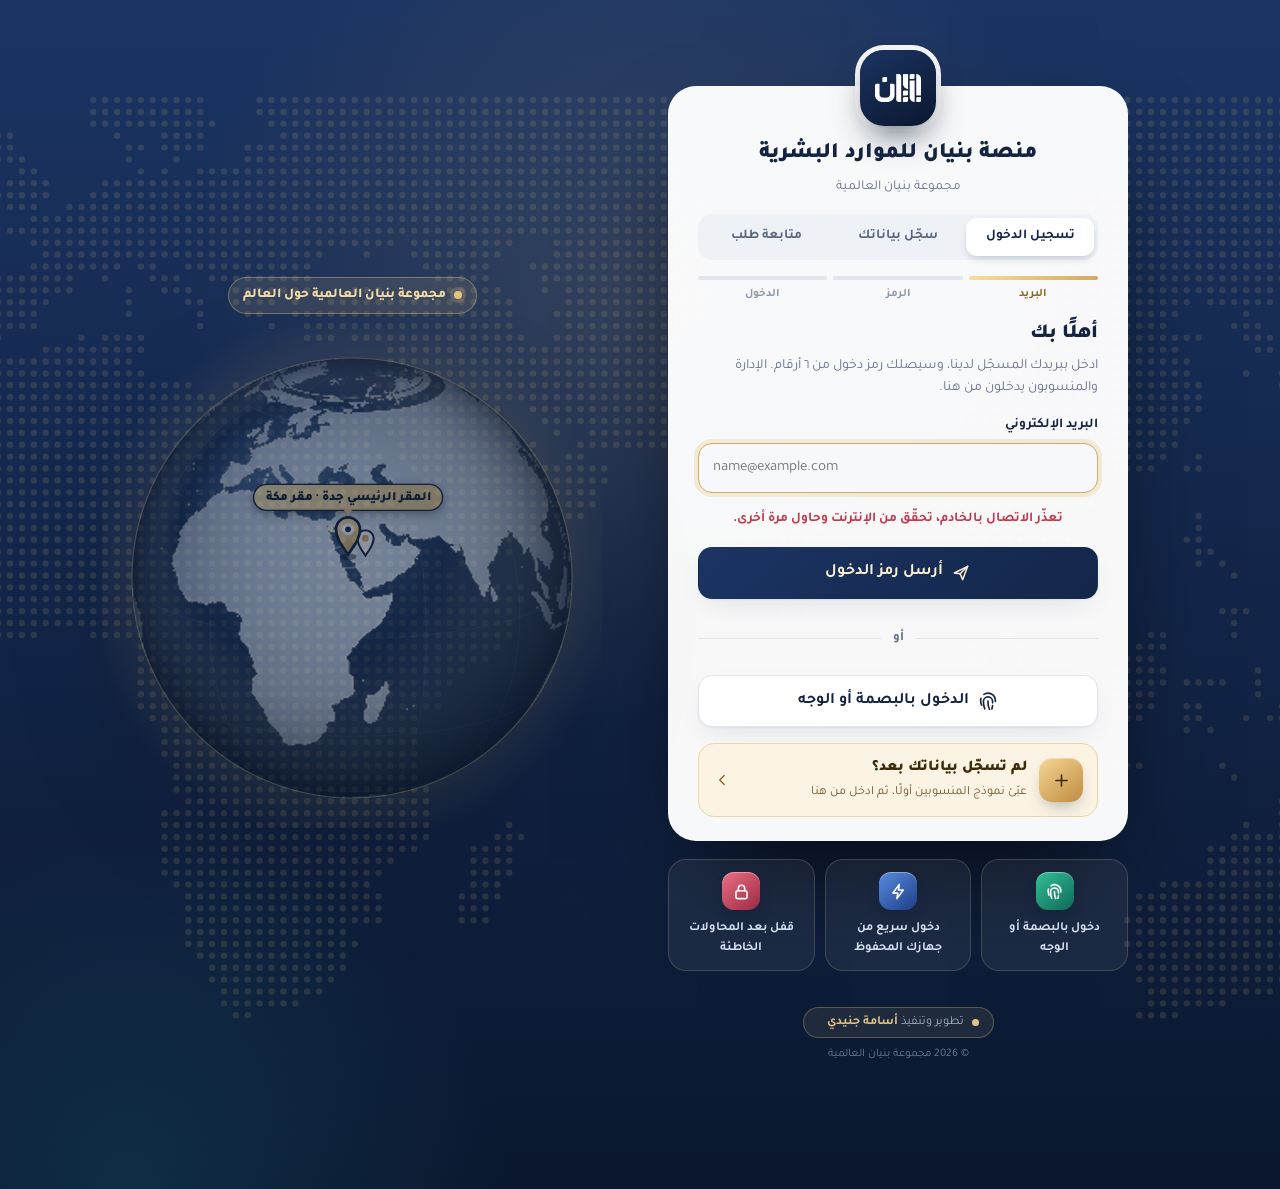
==== commit ef857834: "إيقاف طارئ لطلبات توقيع الاستلام + دائن/مدين بدل «صُرف لك/عليك» - إيقاف تلقائي مرة واحدة لكل طلبات ا" ====
--- a/admin.html
+++ b/admin.html
@@ -6,12 +6,12 @@
 <title>لوحة بيانات المنسوبين · Bonyan HR</title>
 <meta name="robots" content="noindex, nofollow">
 <meta name="theme-color" content="#0f1f38">
-<script src="theme.js?v=20261121d"></script>
+<script src="theme.js?v=20261121e"></script>
 <link rel="icon" href="data:image/svg+xml,%3Csvg xmlns='http://www.w3.org/2000/svg' viewBox='0 0 32 32'%3E%3Crect width='32' height='32' rx='8' fill='%2316294a'/%3E%3Crect x='1.5' y='1.5' width='29' height='29' rx='6.5' fill='none' stroke='%23e3c485' stroke-opacity='.45'/%3E%3Ctext x='16' y='21.6' text-anchor='middle' font-family='Arial,Helvetica,sans-serif' font-weight='900' font-size='14' letter-spacing='-.3' fill='%23e3c485'%3EHR%3C/text%3E%3C/svg%3E">
 <link rel="preconnect" href="https://fonts.googleapis.com">
 <link rel="preconnect" href="https://fonts.gstatic.com" crossorigin>
 <link rel="stylesheet" href="https://fonts.googleapis.com/css2?family=Tajawal:wght@300;400;500;700;800;900&family=IBM+Plex+Mono:wght@400;500&display=swap">
-<link rel="stylesheet" href="style.css?v=20261121d">
+<link rel="stylesheet" href="style.css?v=20261121e">
 <style>
 .oj-sign{--oj-accent:#f97415;display:flex;flex-direction:column;align-items:center;gap:8px;direction:rtl;font-family:inherit;text-align:center;padding:14px 0}
 .oj2{display:inline-flex;flex-direction:column;align-items:center;white-space:nowrap;font-size:12.5px;line-height:1.2;color:inherit;
@@ -80,19 +80,19 @@
 </footer>
 <div id="toast" class="toast" role="status" aria-live="polite"></div>
 
-<script src="config.js?v=20261121d"></script>
-<script src="i18n.js?v=20261121d"></script>
-<script src="countries.js?v=20261121d"></script>
-<script src="logos.js?v=20261121d"></script>
-<script src="centroids.js?v=20261121d"></script>
-<script src="land.js?v=20261121d"></script>
-<script src="globe.js?v=20261121d"></script>
-<script src="entity-logos.js?v=20261121d"></script>
-<script src="lib-mode.js?v=20261121d"></script>
-<script src="gifenc.js?v=20261121d"></script>
-<script src="app.js?v=20261121d"></script>
-<script src="admin.js?v=20261121d"></script>
-<script src="signature.js?v=20261121d"></script>
-<script src="fancy-select.js?v=20261121d"></script>
+<script src="config.js?v=20261121e"></script>
+<script src="i18n.js?v=20261121e"></script>
+<script src="countries.js?v=20261121e"></script>
+<script src="logos.js?v=20261121e"></script>
+<script src="centroids.js?v=20261121e"></script>
+<script src="land.js?v=20261121e"></script>
+<script src="globe.js?v=20261121e"></script>
+<script src="entity-logos.js?v=20261121e"></script>
+<script src="lib-mode.js?v=20261121e"></script>
+<script src="gifenc.js?v=20261121e"></script>
+<script src="app.js?v=20261121e"></script>
+<script src="admin.js?v=20261121e"></script>
+<script src="signature.js?v=20261121e"></script>
+<script src="fancy-select.js?v=20261121e"></script>
 </body>
 </html>
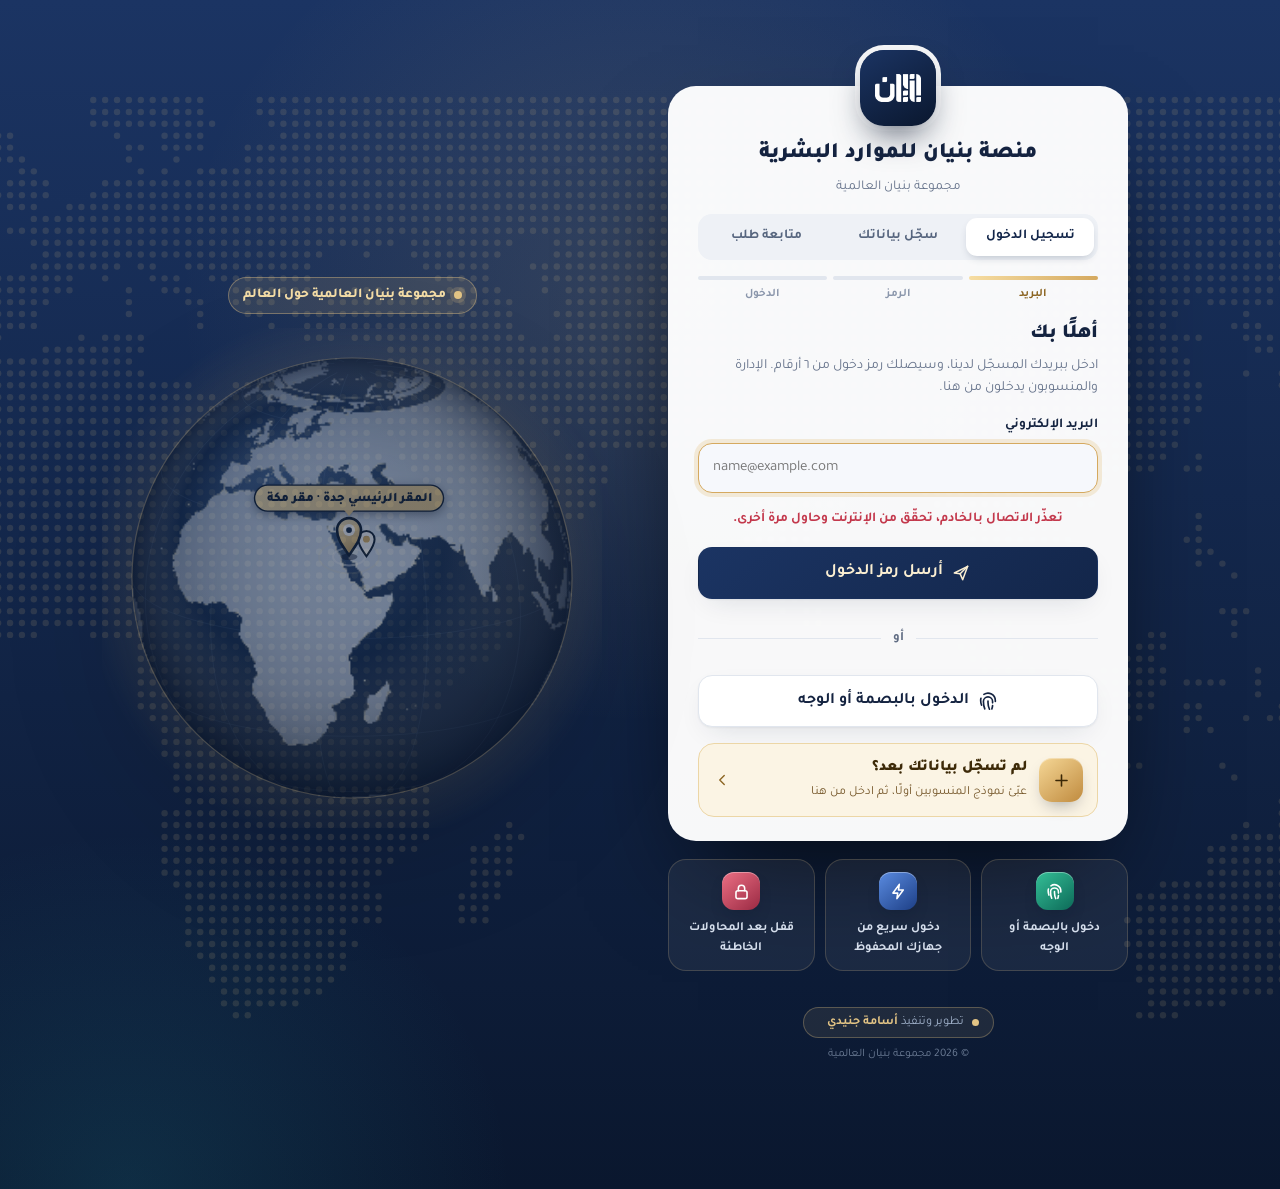
==== commit 48cdd327: "ختم توقيع واضح، وحصر التوقيع نيابةً على حساب النظام، وجدول بلا تمرير أفقي 1) توحيد المصطلح: «دائن» و" ====
--- a/admin.html
+++ b/admin.html
@@ -6,12 +6,12 @@
 <title>لوحة بيانات المنسوبين · Bonyan HR</title>
 <meta name="robots" content="noindex, nofollow">
 <meta name="theme-color" content="#0f1f38">
-<script src="theme.js?v=20261121e"></script>
+<script src="theme.js?v=20261121f"></script>
 <link rel="icon" href="data:image/svg+xml,%3Csvg xmlns='http://www.w3.org/2000/svg' viewBox='0 0 32 32'%3E%3Crect width='32' height='32' rx='8' fill='%2316294a'/%3E%3Crect x='1.5' y='1.5' width='29' height='29' rx='6.5' fill='none' stroke='%23e3c485' stroke-opacity='.45'/%3E%3Ctext x='16' y='21.6' text-anchor='middle' font-family='Arial,Helvetica,sans-serif' font-weight='900' font-size='14' letter-spacing='-.3' fill='%23e3c485'%3EHR%3C/text%3E%3C/svg%3E">
 <link rel="preconnect" href="https://fonts.googleapis.com">
 <link rel="preconnect" href="https://fonts.gstatic.com" crossorigin>
 <link rel="stylesheet" href="https://fonts.googleapis.com/css2?family=Tajawal:wght@300;400;500;700;800;900&family=IBM+Plex+Mono:wght@400;500&display=swap">
-<link rel="stylesheet" href="style.css?v=20261121e">
+<link rel="stylesheet" href="style.css?v=20261121f">
 <style>
 .oj-sign{--oj-accent:#f97415;display:flex;flex-direction:column;align-items:center;gap:8px;direction:rtl;font-family:inherit;text-align:center;padding:14px 0}
 .oj2{display:inline-flex;flex-direction:column;align-items:center;white-space:nowrap;font-size:12.5px;line-height:1.2;color:inherit;
@@ -80,19 +80,19 @@
 </footer>
 <div id="toast" class="toast" role="status" aria-live="polite"></div>
 
-<script src="config.js?v=20261121e"></script>
-<script src="i18n.js?v=20261121e"></script>
-<script src="countries.js?v=20261121e"></script>
-<script src="logos.js?v=20261121e"></script>
-<script src="centroids.js?v=20261121e"></script>
-<script src="land.js?v=20261121e"></script>
-<script src="globe.js?v=20261121e"></script>
-<script src="entity-logos.js?v=20261121e"></script>
-<script src="lib-mode.js?v=20261121e"></script>
-<script src="gifenc.js?v=20261121e"></script>
-<script src="app.js?v=20261121e"></script>
-<script src="admin.js?v=20261121e"></script>
-<script src="signature.js?v=20261121e"></script>
-<script src="fancy-select.js?v=20261121e"></script>
+<script src="config.js?v=20261121f"></script>
+<script src="i18n.js?v=20261121f"></script>
+<script src="countries.js?v=20261121f"></script>
+<script src="logos.js?v=20261121f"></script>
+<script src="centroids.js?v=20261121f"></script>
+<script src="land.js?v=20261121f"></script>
+<script src="globe.js?v=20261121f"></script>
+<script src="entity-logos.js?v=20261121f"></script>
+<script src="lib-mode.js?v=20261121f"></script>
+<script src="gifenc.js?v=20261121f"></script>
+<script src="app.js?v=20261121f"></script>
+<script src="admin.js?v=20261121f"></script>
+<script src="signature.js?v=20261121f"></script>
+<script src="fancy-select.js?v=20261121f"></script>
 </body>
 </html>
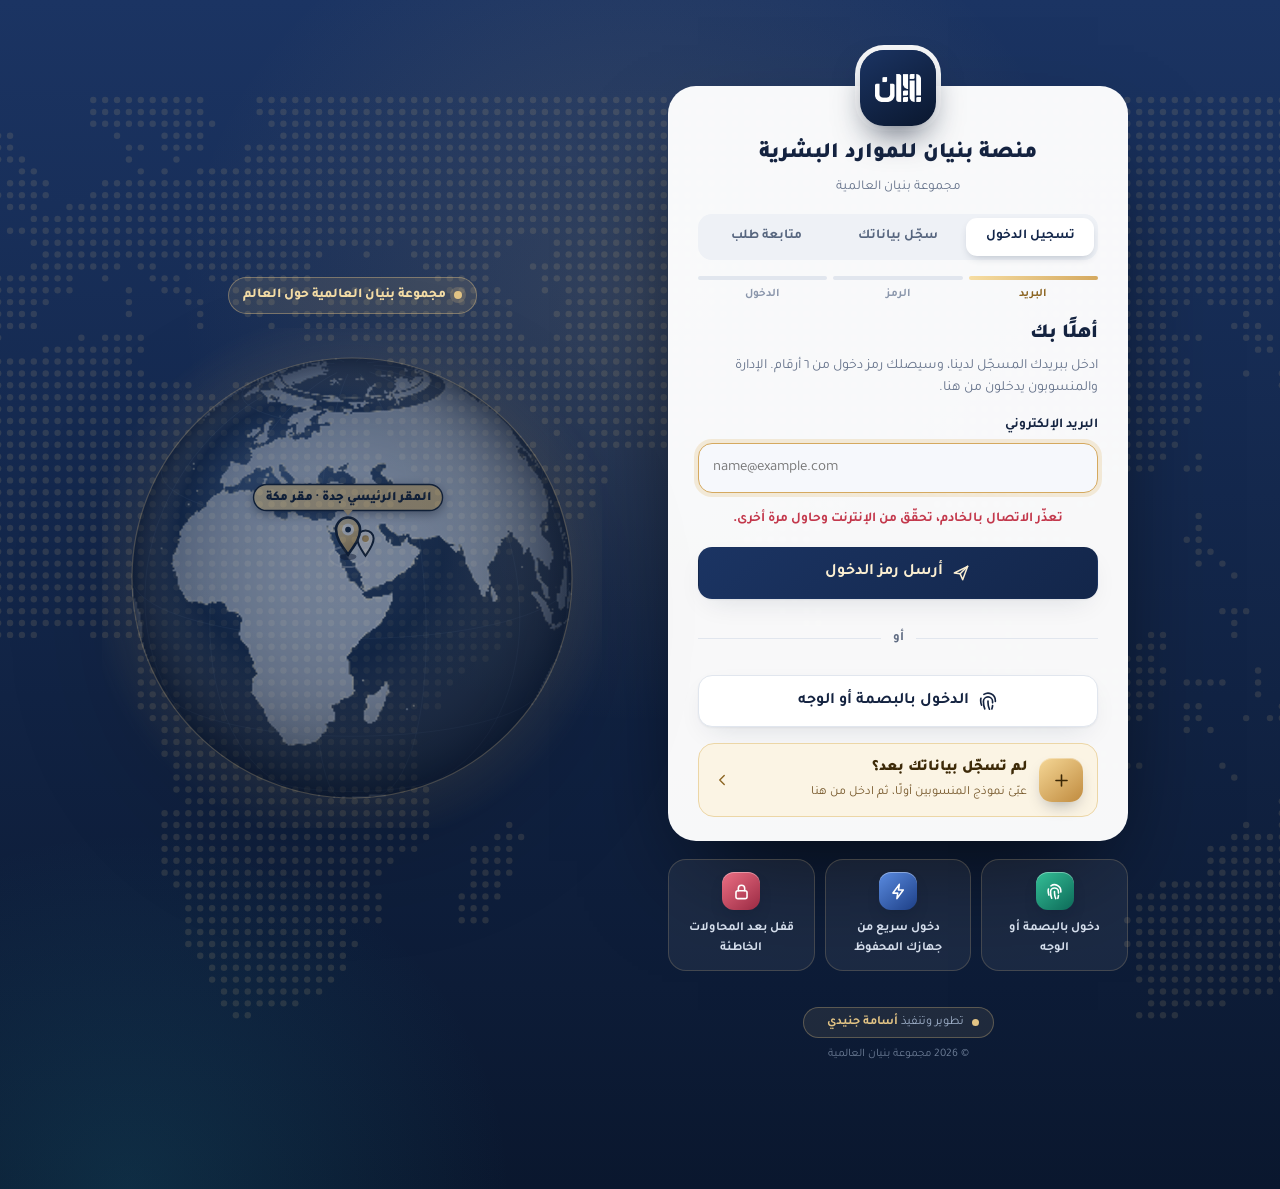
==== commit da006185: "توحيد شكل وسوم كشف التوقيع (مستطيل دائري الأطراف) مع شعار الجهة وختم أجمل - وسوم بنمط واحد: الجهة (ب" ====
--- a/admin.html
+++ b/admin.html
@@ -6,12 +6,12 @@
 <title>لوحة بيانات المنسوبين · Bonyan HR</title>
 <meta name="robots" content="noindex, nofollow">
 <meta name="theme-color" content="#0f1f38">
-<script src="theme.js?v=20261121f"></script>
+<script src="theme.js?v=20261121g"></script>
 <link rel="icon" href="data:image/svg+xml,%3Csvg xmlns='http://www.w3.org/2000/svg' viewBox='0 0 32 32'%3E%3Crect width='32' height='32' rx='8' fill='%2316294a'/%3E%3Crect x='1.5' y='1.5' width='29' height='29' rx='6.5' fill='none' stroke='%23e3c485' stroke-opacity='.45'/%3E%3Ctext x='16' y='21.6' text-anchor='middle' font-family='Arial,Helvetica,sans-serif' font-weight='900' font-size='14' letter-spacing='-.3' fill='%23e3c485'%3EHR%3C/text%3E%3C/svg%3E">
 <link rel="preconnect" href="https://fonts.googleapis.com">
 <link rel="preconnect" href="https://fonts.gstatic.com" crossorigin>
 <link rel="stylesheet" href="https://fonts.googleapis.com/css2?family=Tajawal:wght@300;400;500;700;800;900&family=IBM+Plex+Mono:wght@400;500&display=swap">
-<link rel="stylesheet" href="style.css?v=20261121f">
+<link rel="stylesheet" href="style.css?v=20261121g">
 <style>
 .oj-sign{--oj-accent:#f97415;display:flex;flex-direction:column;align-items:center;gap:8px;direction:rtl;font-family:inherit;text-align:center;padding:14px 0}
 .oj2{display:inline-flex;flex-direction:column;align-items:center;white-space:nowrap;font-size:12.5px;line-height:1.2;color:inherit;
@@ -80,19 +80,19 @@
 </footer>
 <div id="toast" class="toast" role="status" aria-live="polite"></div>
 
-<script src="config.js?v=20261121f"></script>
-<script src="i18n.js?v=20261121f"></script>
-<script src="countries.js?v=20261121f"></script>
-<script src="logos.js?v=20261121f"></script>
-<script src="centroids.js?v=20261121f"></script>
-<script src="land.js?v=20261121f"></script>
-<script src="globe.js?v=20261121f"></script>
-<script src="entity-logos.js?v=20261121f"></script>
-<script src="lib-mode.js?v=20261121f"></script>
-<script src="gifenc.js?v=20261121f"></script>
-<script src="app.js?v=20261121f"></script>
-<script src="admin.js?v=20261121f"></script>
-<script src="signature.js?v=20261121f"></script>
-<script src="fancy-select.js?v=20261121f"></script>
+<script src="config.js?v=20261121g"></script>
+<script src="i18n.js?v=20261121g"></script>
+<script src="countries.js?v=20261121g"></script>
+<script src="logos.js?v=20261121g"></script>
+<script src="centroids.js?v=20261121g"></script>
+<script src="land.js?v=20261121g"></script>
+<script src="globe.js?v=20261121g"></script>
+<script src="entity-logos.js?v=20261121g"></script>
+<script src="lib-mode.js?v=20261121g"></script>
+<script src="gifenc.js?v=20261121g"></script>
+<script src="app.js?v=20261121g"></script>
+<script src="admin.js?v=20261121g"></script>
+<script src="signature.js?v=20261121g"></script>
+<script src="fancy-select.js?v=20261121g"></script>
 </body>
 </html>
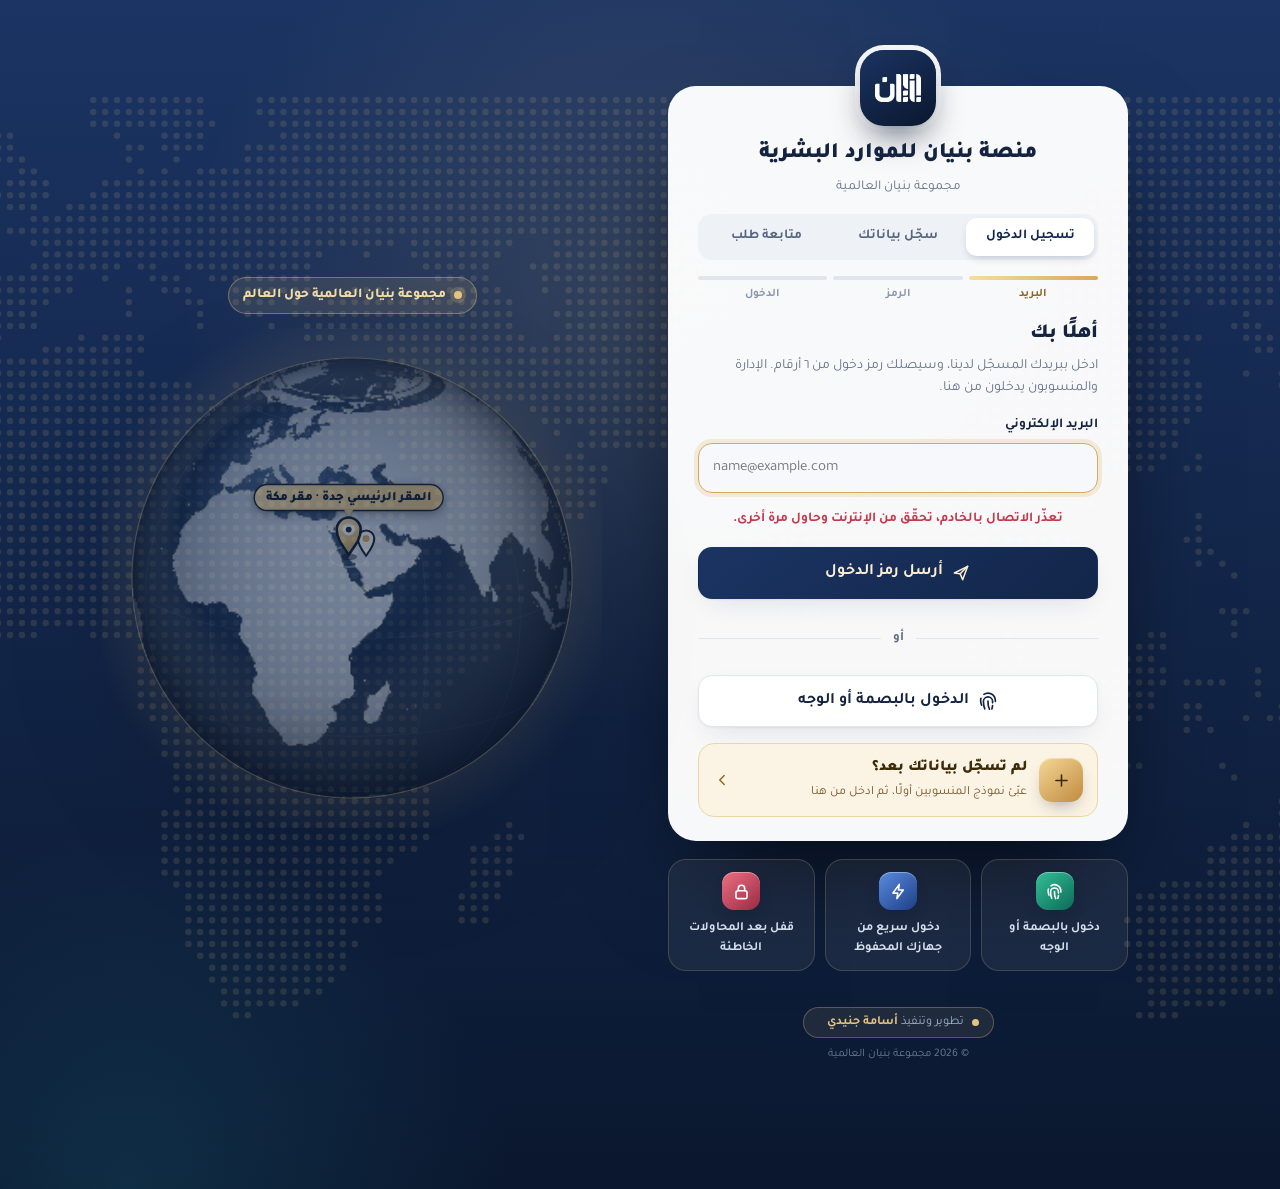
==== commit 31d6aa08: "ختم استلام أنيق في قائمة رواتب المنسوب - حالة «تم الاستلام» في قائمة استلام الرواتب صارت ختمًا أخضر " ====
--- a/admin.html
+++ b/admin.html
@@ -6,12 +6,12 @@
 <title>لوحة بيانات المنسوبين · Bonyan HR</title>
 <meta name="robots" content="noindex, nofollow">
 <meta name="theme-color" content="#0f1f38">
-<script src="theme.js?v=20261121g"></script>
+<script src="theme.js?v=20261122a"></script>
 <link rel="icon" href="data:image/svg+xml,%3Csvg xmlns='http://www.w3.org/2000/svg' viewBox='0 0 32 32'%3E%3Crect width='32' height='32' rx='8' fill='%2316294a'/%3E%3Crect x='1.5' y='1.5' width='29' height='29' rx='6.5' fill='none' stroke='%23e3c485' stroke-opacity='.45'/%3E%3Ctext x='16' y='21.6' text-anchor='middle' font-family='Arial,Helvetica,sans-serif' font-weight='900' font-size='14' letter-spacing='-.3' fill='%23e3c485'%3EHR%3C/text%3E%3C/svg%3E">
 <link rel="preconnect" href="https://fonts.googleapis.com">
 <link rel="preconnect" href="https://fonts.gstatic.com" crossorigin>
 <link rel="stylesheet" href="https://fonts.googleapis.com/css2?family=Tajawal:wght@300;400;500;700;800;900&family=IBM+Plex+Mono:wght@400;500&display=swap">
-<link rel="stylesheet" href="style.css?v=20261121g">
+<link rel="stylesheet" href="style.css?v=20261122a">
 <style>
 .oj-sign{--oj-accent:#f97415;display:flex;flex-direction:column;align-items:center;gap:8px;direction:rtl;font-family:inherit;text-align:center;padding:14px 0}
 .oj2{display:inline-flex;flex-direction:column;align-items:center;white-space:nowrap;font-size:12.5px;line-height:1.2;color:inherit;
@@ -80,19 +80,19 @@
 </footer>
 <div id="toast" class="toast" role="status" aria-live="polite"></div>
 
-<script src="config.js?v=20261121g"></script>
-<script src="i18n.js?v=20261121g"></script>
-<script src="countries.js?v=20261121g"></script>
-<script src="logos.js?v=20261121g"></script>
-<script src="centroids.js?v=20261121g"></script>
-<script src="land.js?v=20261121g"></script>
-<script src="globe.js?v=20261121g"></script>
-<script src="entity-logos.js?v=20261121g"></script>
-<script src="lib-mode.js?v=20261121g"></script>
-<script src="gifenc.js?v=20261121g"></script>
-<script src="app.js?v=20261121g"></script>
-<script src="admin.js?v=20261121g"></script>
-<script src="signature.js?v=20261121g"></script>
-<script src="fancy-select.js?v=20261121g"></script>
+<script src="config.js?v=20261122a"></script>
+<script src="i18n.js?v=20261122a"></script>
+<script src="countries.js?v=20261122a"></script>
+<script src="logos.js?v=20261122a"></script>
+<script src="centroids.js?v=20261122a"></script>
+<script src="land.js?v=20261122a"></script>
+<script src="globe.js?v=20261122a"></script>
+<script src="entity-logos.js?v=20261122a"></script>
+<script src="lib-mode.js?v=20261122a"></script>
+<script src="gifenc.js?v=20261122a"></script>
+<script src="app.js?v=20261122a"></script>
+<script src="admin.js?v=20261122a"></script>
+<script src="signature.js?v=20261122a"></script>
+<script src="fancy-select.js?v=20261122a"></script>
 </body>
 </html>
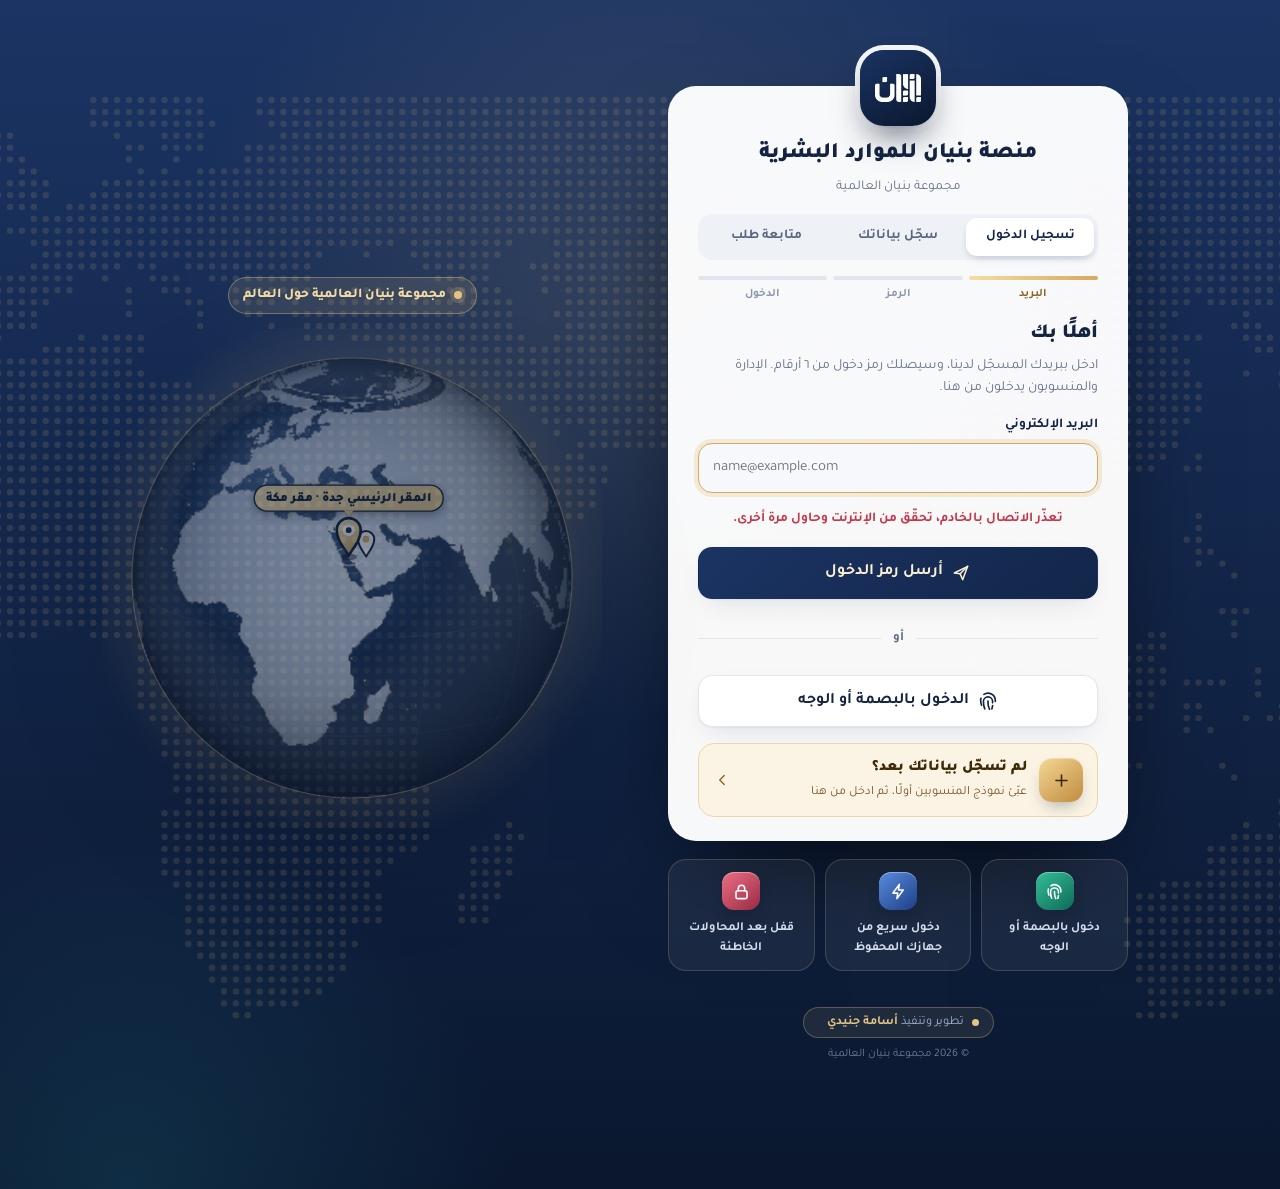
==== commit b8878773: "جعل ختم الاستلام يبدو كخاتم حبري حقيقي - ختم مائل بإطار مزدوج وحبر أخضر أحادي اللون، وعلامة ✓ داخل ح" ====
--- a/admin.html
+++ b/admin.html
@@ -6,12 +6,12 @@
 <title>لوحة بيانات المنسوبين · Bonyan HR</title>
 <meta name="robots" content="noindex, nofollow">
 <meta name="theme-color" content="#0f1f38">
-<script src="theme.js?v=20261122a"></script>
+<script src="theme.js?v=20261122b"></script>
 <link rel="icon" href="data:image/svg+xml,%3Csvg xmlns='http://www.w3.org/2000/svg' viewBox='0 0 32 32'%3E%3Crect width='32' height='32' rx='8' fill='%2316294a'/%3E%3Crect x='1.5' y='1.5' width='29' height='29' rx='6.5' fill='none' stroke='%23e3c485' stroke-opacity='.45'/%3E%3Ctext x='16' y='21.6' text-anchor='middle' font-family='Arial,Helvetica,sans-serif' font-weight='900' font-size='14' letter-spacing='-.3' fill='%23e3c485'%3EHR%3C/text%3E%3C/svg%3E">
 <link rel="preconnect" href="https://fonts.googleapis.com">
 <link rel="preconnect" href="https://fonts.gstatic.com" crossorigin>
 <link rel="stylesheet" href="https://fonts.googleapis.com/css2?family=Tajawal:wght@300;400;500;700;800;900&family=IBM+Plex+Mono:wght@400;500&display=swap">
-<link rel="stylesheet" href="style.css?v=20261122a">
+<link rel="stylesheet" href="style.css?v=20261122b">
 <style>
 .oj-sign{--oj-accent:#f97415;display:flex;flex-direction:column;align-items:center;gap:8px;direction:rtl;font-family:inherit;text-align:center;padding:14px 0}
 .oj2{display:inline-flex;flex-direction:column;align-items:center;white-space:nowrap;font-size:12.5px;line-height:1.2;color:inherit;
@@ -80,19 +80,19 @@
 </footer>
 <div id="toast" class="toast" role="status" aria-live="polite"></div>
 
-<script src="config.js?v=20261122a"></script>
-<script src="i18n.js?v=20261122a"></script>
-<script src="countries.js?v=20261122a"></script>
-<script src="logos.js?v=20261122a"></script>
-<script src="centroids.js?v=20261122a"></script>
-<script src="land.js?v=20261122a"></script>
-<script src="globe.js?v=20261122a"></script>
-<script src="entity-logos.js?v=20261122a"></script>
-<script src="lib-mode.js?v=20261122a"></script>
-<script src="gifenc.js?v=20261122a"></script>
-<script src="app.js?v=20261122a"></script>
-<script src="admin.js?v=20261122a"></script>
-<script src="signature.js?v=20261122a"></script>
-<script src="fancy-select.js?v=20261122a"></script>
+<script src="config.js?v=20261122b"></script>
+<script src="i18n.js?v=20261122b"></script>
+<script src="countries.js?v=20261122b"></script>
+<script src="logos.js?v=20261122b"></script>
+<script src="centroids.js?v=20261122b"></script>
+<script src="land.js?v=20261122b"></script>
+<script src="globe.js?v=20261122b"></script>
+<script src="entity-logos.js?v=20261122b"></script>
+<script src="lib-mode.js?v=20261122b"></script>
+<script src="gifenc.js?v=20261122b"></script>
+<script src="app.js?v=20261122b"></script>
+<script src="admin.js?v=20261122b"></script>
+<script src="signature.js?v=20261122b"></script>
+<script src="fancy-select.js?v=20261122b"></script>
 </body>
 </html>
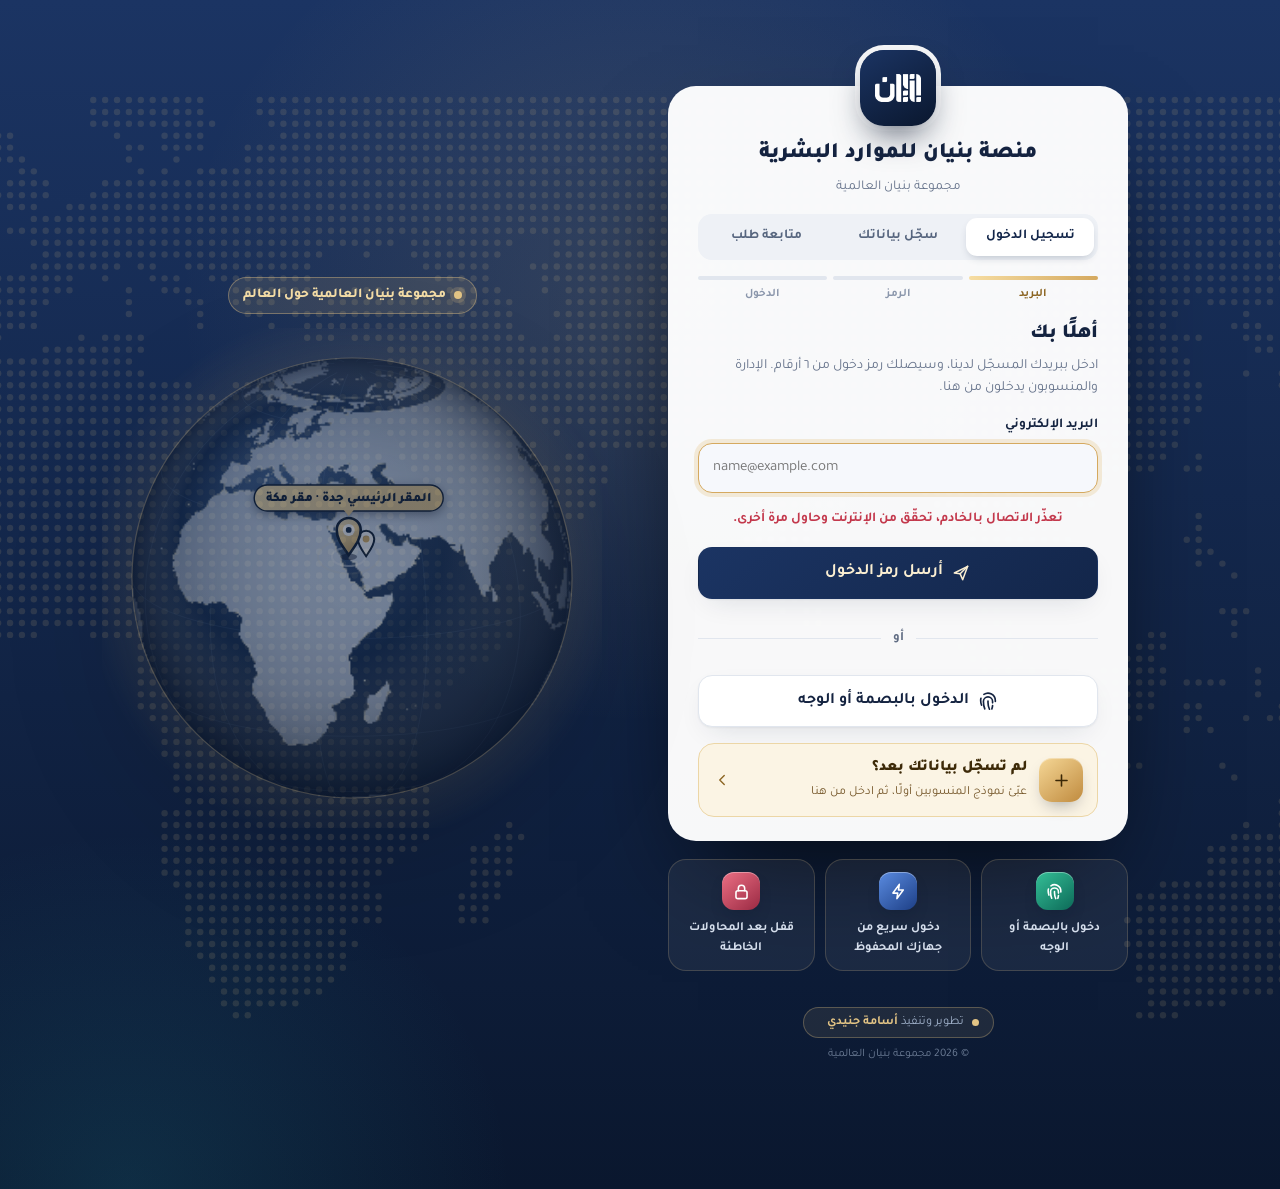
==== commit a24cffff: "تقسيم المصاريف لأربعة أقسام دون الرواتب، وأختام أنيقة لحالات الطلبات - المصاريف ضمن أربعة أقسام فقط:" ====
--- a/admin.html
+++ b/admin.html
@@ -6,12 +6,12 @@
 <title>لوحة بيانات المنسوبين · Bonyan HR</title>
 <meta name="robots" content="noindex, nofollow">
 <meta name="theme-color" content="#0f1f38">
-<script src="theme.js?v=20261122b"></script>
+<script src="theme.js?v=20261122c"></script>
 <link rel="icon" href="data:image/svg+xml,%3Csvg xmlns='http://www.w3.org/2000/svg' viewBox='0 0 32 32'%3E%3Crect width='32' height='32' rx='8' fill='%2316294a'/%3E%3Crect x='1.5' y='1.5' width='29' height='29' rx='6.5' fill='none' stroke='%23e3c485' stroke-opacity='.45'/%3E%3Ctext x='16' y='21.6' text-anchor='middle' font-family='Arial,Helvetica,sans-serif' font-weight='900' font-size='14' letter-spacing='-.3' fill='%23e3c485'%3EHR%3C/text%3E%3C/svg%3E">
 <link rel="preconnect" href="https://fonts.googleapis.com">
 <link rel="preconnect" href="https://fonts.gstatic.com" crossorigin>
 <link rel="stylesheet" href="https://fonts.googleapis.com/css2?family=Tajawal:wght@300;400;500;700;800;900&family=IBM+Plex+Mono:wght@400;500&display=swap">
-<link rel="stylesheet" href="style.css?v=20261122b">
+<link rel="stylesheet" href="style.css?v=20261122c">
 <style>
 .oj-sign{--oj-accent:#f97415;display:flex;flex-direction:column;align-items:center;gap:8px;direction:rtl;font-family:inherit;text-align:center;padding:14px 0}
 .oj2{display:inline-flex;flex-direction:column;align-items:center;white-space:nowrap;font-size:12.5px;line-height:1.2;color:inherit;
@@ -80,19 +80,19 @@
 </footer>
 <div id="toast" class="toast" role="status" aria-live="polite"></div>
 
-<script src="config.js?v=20261122b"></script>
-<script src="i18n.js?v=20261122b"></script>
-<script src="countries.js?v=20261122b"></script>
-<script src="logos.js?v=20261122b"></script>
-<script src="centroids.js?v=20261122b"></script>
-<script src="land.js?v=20261122b"></script>
-<script src="globe.js?v=20261122b"></script>
-<script src="entity-logos.js?v=20261122b"></script>
-<script src="lib-mode.js?v=20261122b"></script>
-<script src="gifenc.js?v=20261122b"></script>
-<script src="app.js?v=20261122b"></script>
-<script src="admin.js?v=20261122b"></script>
-<script src="signature.js?v=20261122b"></script>
-<script src="fancy-select.js?v=20261122b"></script>
+<script src="config.js?v=20261122c"></script>
+<script src="i18n.js?v=20261122c"></script>
+<script src="countries.js?v=20261122c"></script>
+<script src="logos.js?v=20261122c"></script>
+<script src="centroids.js?v=20261122c"></script>
+<script src="land.js?v=20261122c"></script>
+<script src="globe.js?v=20261122c"></script>
+<script src="entity-logos.js?v=20261122c"></script>
+<script src="lib-mode.js?v=20261122c"></script>
+<script src="gifenc.js?v=20261122c"></script>
+<script src="app.js?v=20261122c"></script>
+<script src="admin.js?v=20261122c"></script>
+<script src="signature.js?v=20261122c"></script>
+<script src="fancy-select.js?v=20261122c"></script>
 </body>
 </html>
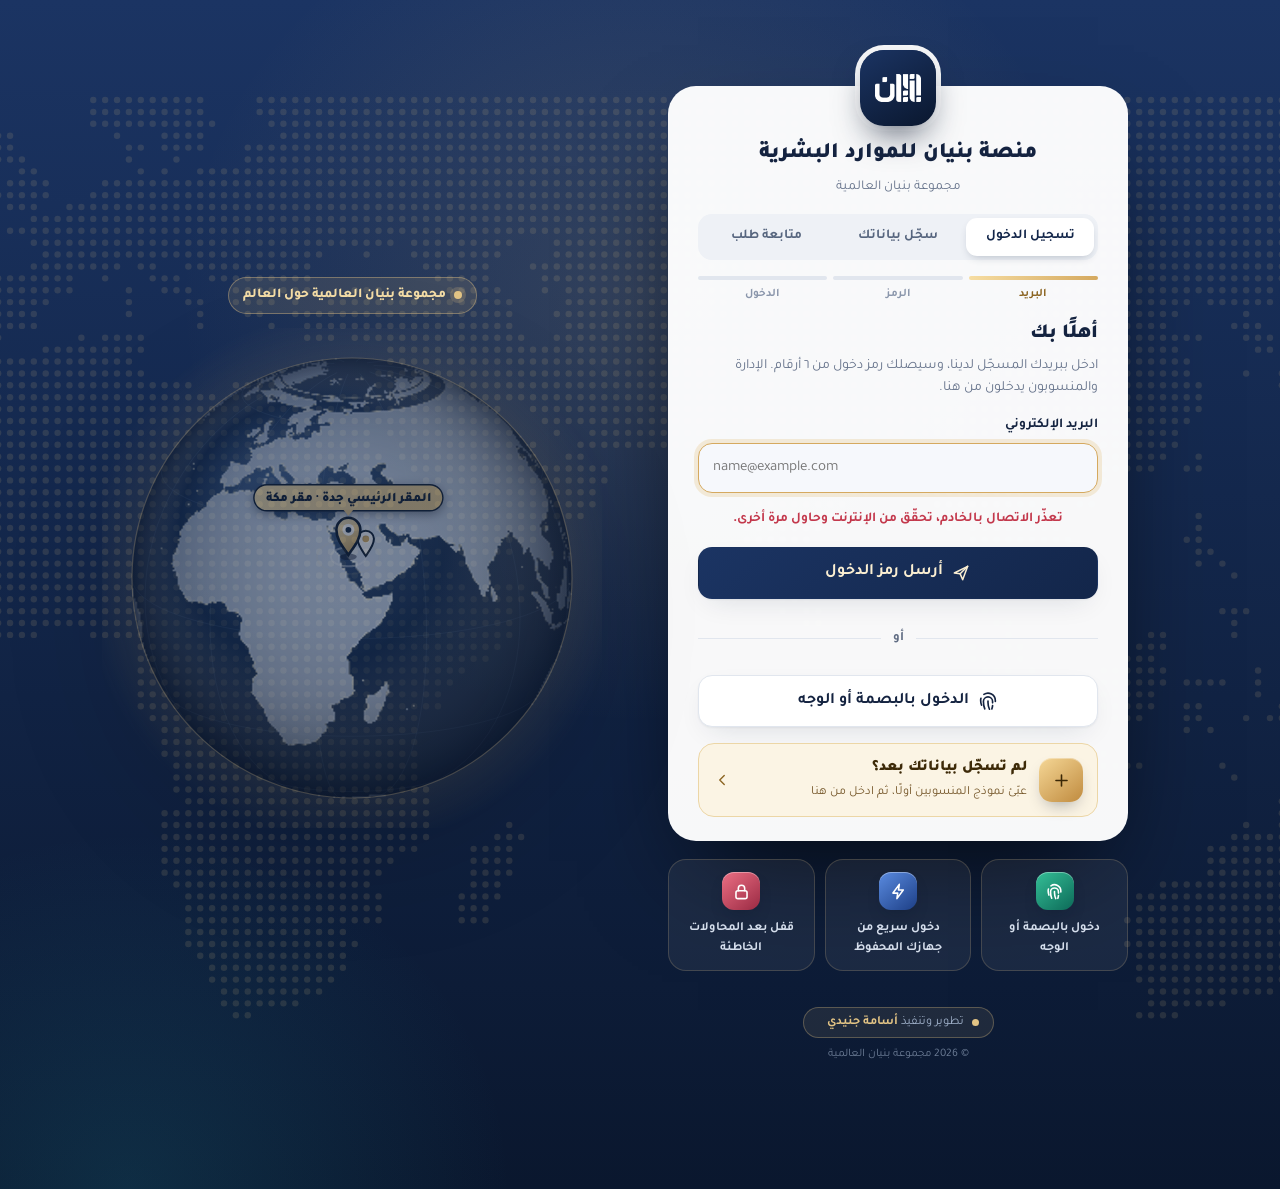
==== commit ebcfa0f3: "سجل الإصدارات: تحديث تلقائي وتصميم خط زمني، وضبط شعار التطبيق - سجل الإصدارات صار يُزامَن تلقائيًا م" ====
--- a/admin.html
+++ b/admin.html
@@ -7,7 +7,8 @@
 <meta name="robots" content="noindex, nofollow">
 <meta name="theme-color" content="#0f1f38">
 <script src="theme.js?v=20261122c"></script>
-<link rel="icon" href="data:image/svg+xml,%3Csvg xmlns='http://www.w3.org/2000/svg' viewBox='0 0 32 32'%3E%3Crect width='32' height='32' rx='8' fill='%2316294a'/%3E%3Crect x='1.5' y='1.5' width='29' height='29' rx='6.5' fill='none' stroke='%23e3c485' stroke-opacity='.45'/%3E%3Ctext x='16' y='21.6' text-anchor='middle' font-family='Arial,Helvetica,sans-serif' font-weight='900' font-size='14' letter-spacing='-.3' fill='%23e3c485'%3EHR%3C/text%3E%3C/svg%3E">
+<link rel="icon" type="image/png" sizes="64x64" href="favicon-64.png?v=3">
+<link rel="icon" type="image/png" sizes="32x32" href="favicon-32.png?v=3">
 <link rel="preconnect" href="https://fonts.googleapis.com">
 <link rel="preconnect" href="https://fonts.gstatic.com" crossorigin>
 <link rel="stylesheet" href="https://fonts.googleapis.com/css2?family=Tajawal:wght@300;400;500;700;800;900&family=IBM+Plex+Mono:wght@400;500&display=swap">
